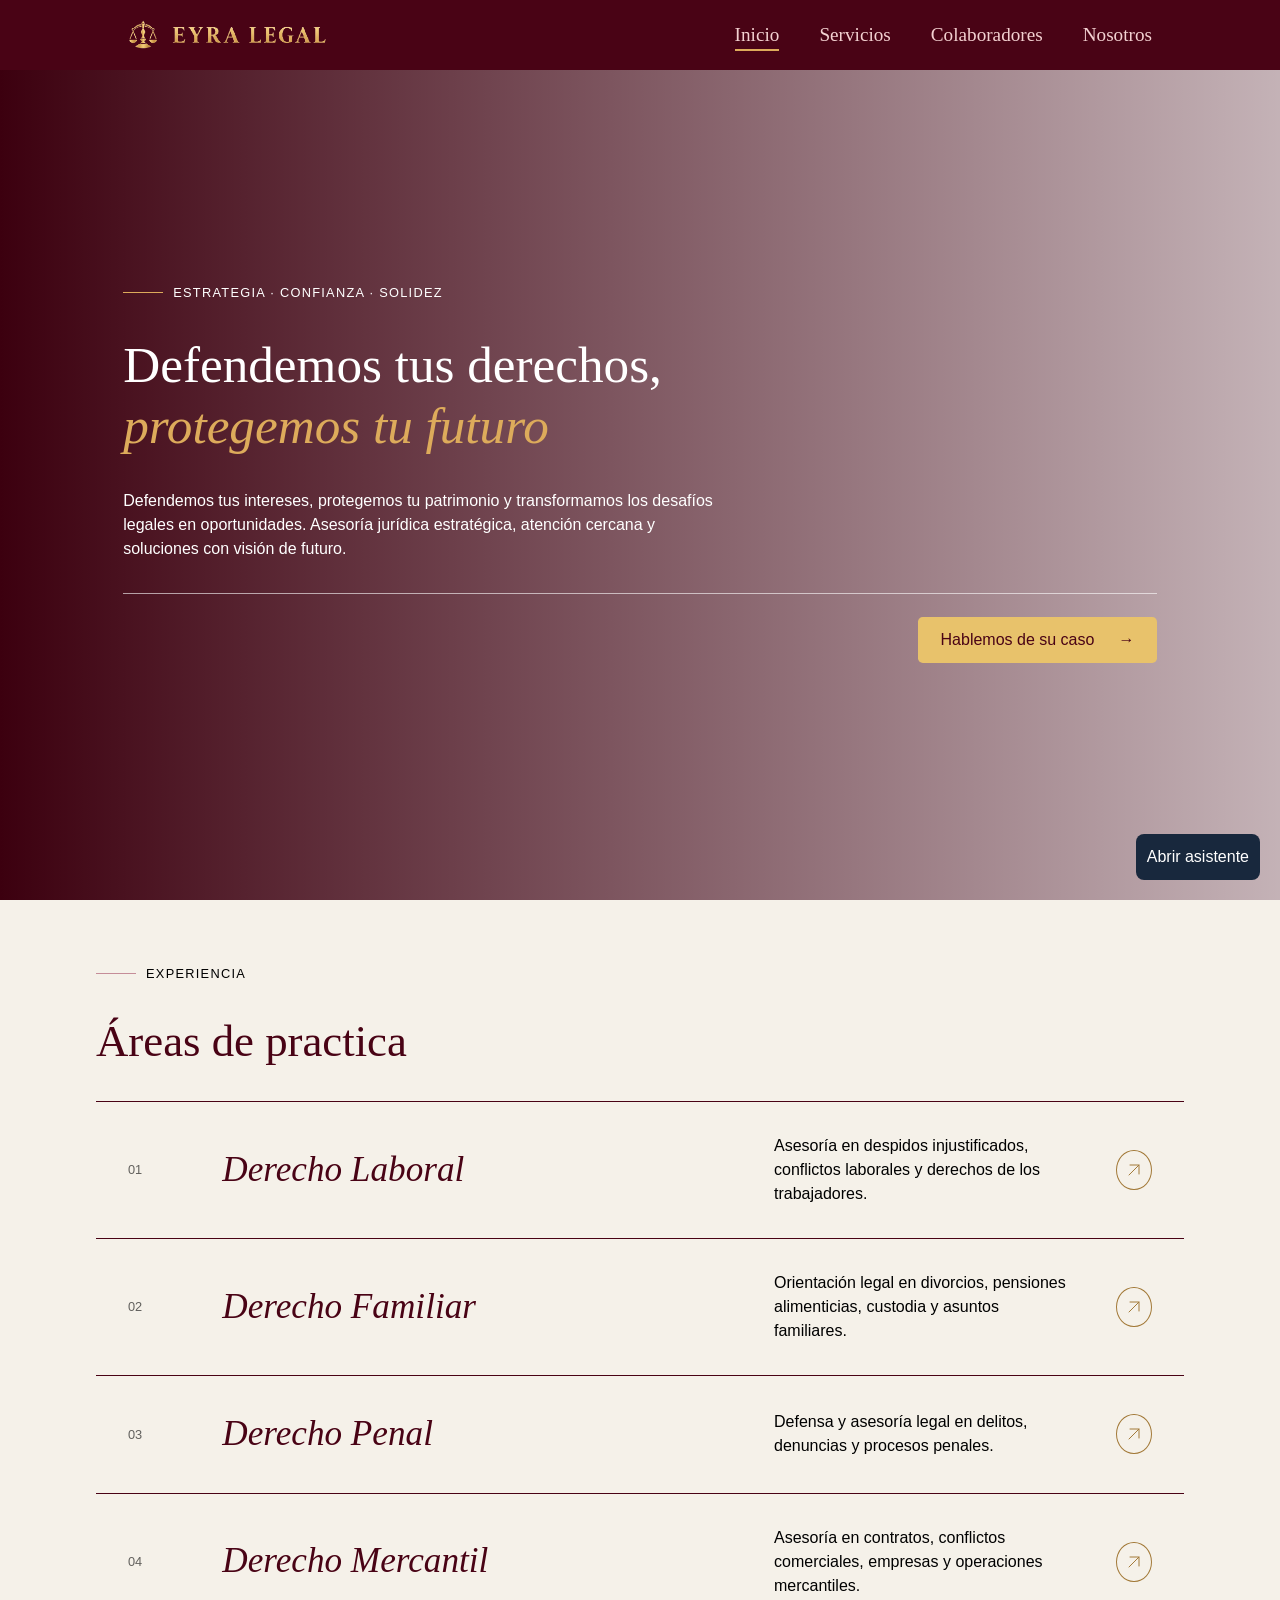
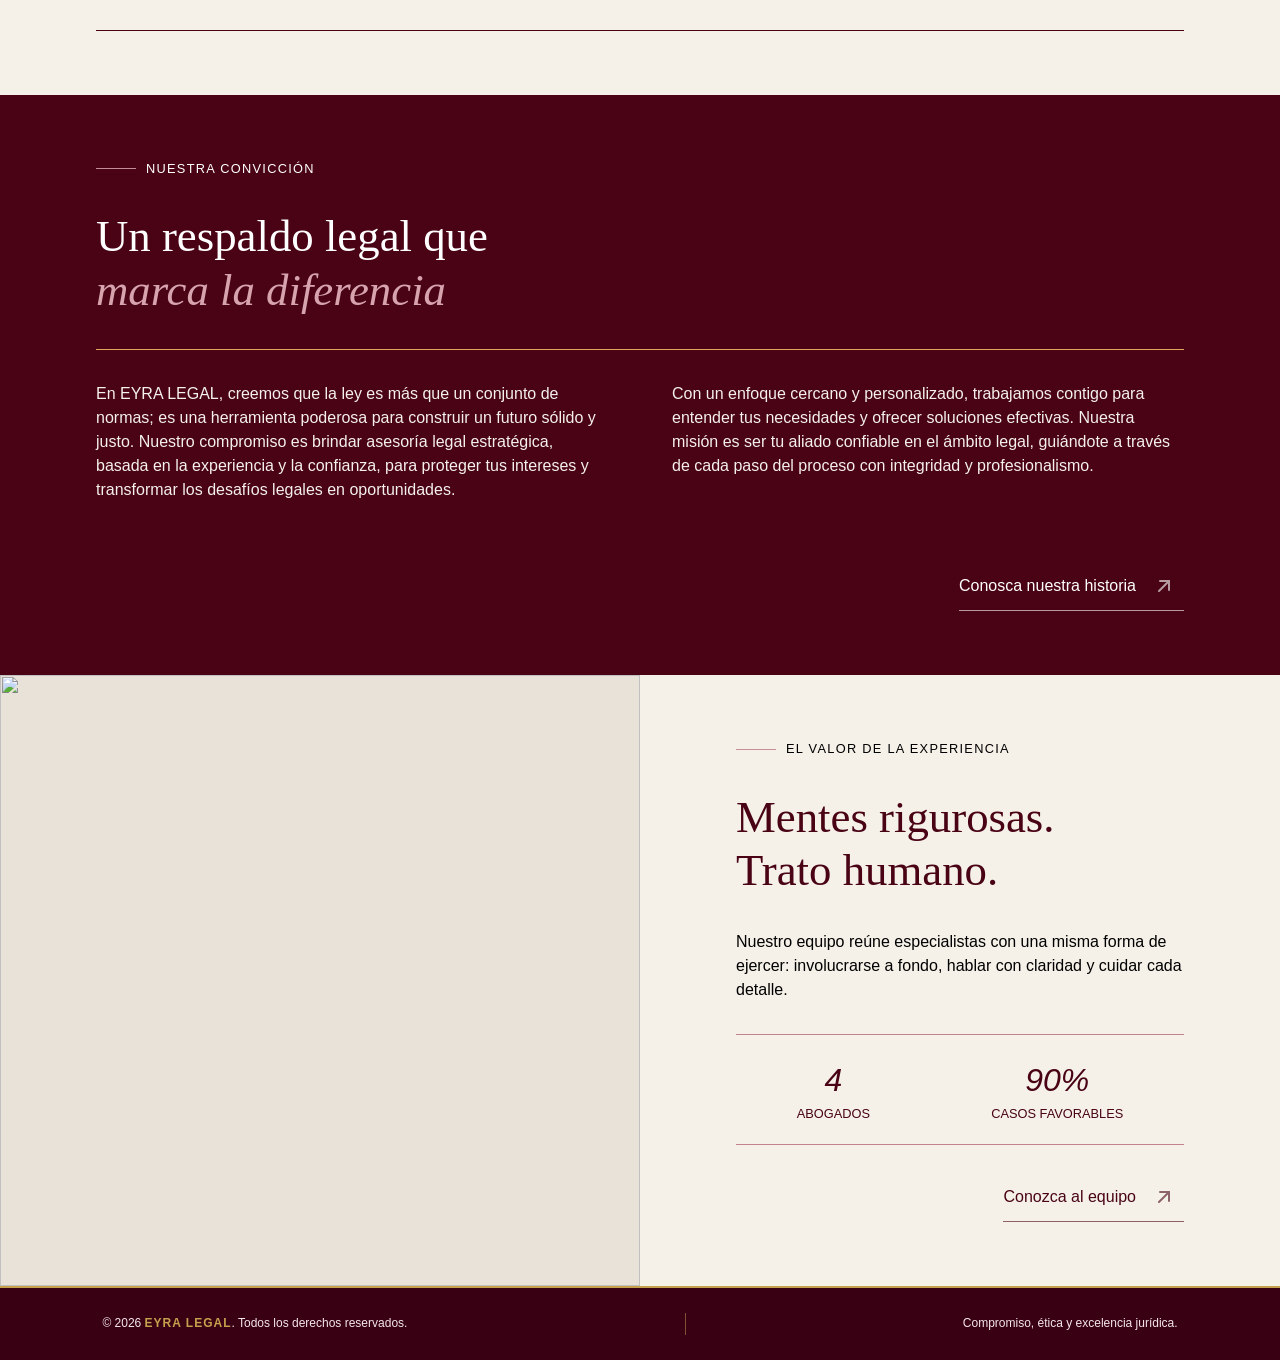
==== index.html @ f51a642e "Footer" ====
<!doctype html>
<html lang="es">
<head>
  <meta charset="utf-8">
  <meta name="viewport" content="width=device-width, initial-scale=1">

  <title>Asistente del despacho</title>

  <!-- Conexión con CSS -->
  <link rel="stylesheet" href="assets/styles/reset.css">
  <link rel="stylesheet" href="assets/styles/styles.css">
  <link rel="stylesheet" href="assets/styles/responsive.css">

  <!-- Conexión con JavaScript -->
  <script src="script.js" type="module"></script>
  <script src="header.js" type="module"></script>
</head>

<body>

  <!-- PÁGINA ORIGINAL: NO MODIFICAR -->
  <main class="legal-page">

    <section class="legal-hero" id="inicio">
      
      <header class="header" id="header"></header>

      <div class="legal-hero__background"></div>

      <div class="legal-hero__content">

        <div class="legal-hero__inner">
          <p class="legal-hero__eyebrow">
              ESTRATEGIA · CONFIANZA · SOLIDEZ
          </p>

          <h1 class="legal-hero__title">
              Defendemos tus derechos, <br>
              <span class="legal-hero__highlight">
                protegemos tu futuro
              </span>
          </h1>

          <p class="legal-hero__description">
              Defendemos tus intereses, protegemos tu patrimonio
              y transformamos los desafíos legales en oportunidades.
              Asesoría jurídica estratégica, atención cercana y
              soluciones con visión de futuro.
          </p>

          <div class="legal-hero__container-link">
            <a href="" class="legal-hero__link">Hablemos de su caso <span class="legal-hero__arrow-link">&rarr;</span></a>
          </div>



        </div>
      </div>
    </section>

    <section class="legal-areas">

      <div class="legal-areas__inner">
        <p class="legal-areas__eyebrow">EXPERIENCIA</p>
        <h2 class="legal-areas__title">Áreas de practica</h2>

        <div class="legal-areas__list">
          <a href="servicios.html#laboral" class="legal-areas__item">
            <div class="legal-areas__heading">
              <p class="legal-areas__num">01</p>
              <h3 class="legal-areas__subtitle">Derecho Laboral</h3>
            </div>
            <p class="legal-areas__description">
              Asesoría en despidos injustificados, conflictos laborales y derechos de los trabajadores.
              <span class="legal-areas__icon"><svg xmlns="http://www.w3.org/2000/svg" width="24" height="24" viewBox="0 0 24 24" fill="none" stroke="currentColor" stroke-width="1" stroke-linecap="round" stroke-linejoin="round" aria-hidden="true"><path d="M17 7l-10 10" /><path d="M8 7h9v9" /></svg></span>
            </p>
          </a>
          <a href="servicios.html#familiar" class="legal-areas__item">
            <div class="legal-areas__heading">
              <p class="legal-areas__num">02</p>
              <h3 class="legal-areas__subtitle">Derecho Familiar</h3>
            </div>
            <p class="legal-areas__description">
              Orientación legal en divorcios, pensiones alimenticias, custodia y asuntos familiares.
              <span class="legal-areas__icon"><svg xmlns="http://www.w3.org/2000/svg" width="24" height="24" viewBox="0 0 24 24" fill="none" stroke="currentColor" stroke-width="1" stroke-linecap="round" stroke-linejoin="round" aria-hidden="true"><path d="M17 7l-10 10" /><path d="M8 7h9v9" /></svg></span>
            </p>
          </a>
          <a href="servicios.html#penal" class="legal-areas__item">
            <div class="legal-areas__heading">
              <p class="legal-areas__num">03</p>
              <h3 class="legal-areas__subtitle">Derecho Penal</h3>
            </div>
            <p class="legal-areas__description">
              Defensa y asesoría legal en delitos, denuncias y procesos penales.
              <span class="legal-areas__icon"><svg xmlns="http://www.w3.org/2000/svg" width="24" height="24" viewBox="0 0 24 24" fill="none" stroke="currentColor" stroke-width="1" stroke-linecap="round" stroke-linejoin="round" aria-hidden="true"><path d="M17 7l-10 10" /><path d="M8 7h9v9" /></svg></span>
            </p>
          </a>
          <a href="servicios.html#mercantil" class="legal-areas__item">
            <div class="legal-areas__heading">
              <p class="legal-areas__num">04</p>
              <h3 class="legal-areas__subtitle">Derecho Mercantil</h3>
            </div>
            <p class="legal-areas__description">
              Asesoría en contratos, conflictos comerciales, empresas y operaciones mercantiles.
              <span class="legal-areas__icon"><svg xmlns="http://www.w3.org/2000/svg" width="24" height="24" viewBox="0 0 24 24" fill="none" stroke="currentColor" stroke-width="1" stroke-linecap="round" stroke-linejoin="round" aria-hidden="true"><path d="M17 7l-10 10" /><path d="M8 7h9v9" /></svg></span>
            </p>
          </a>
        </div>
      </div>
    </section>
    
    <section class="legal-about">
      <div class="legal-about__inner">
        <p class="legal-about__eyebrow">NUESTRA CONVICCIÓN</p>
        <h2 class="legal-about__title">Un respaldo legal que <br/> <span class="legal-about__highlight">marca la diferencia</span></h2>
        <div class="legal-about__content">
          <p class="legal-about__description">
            En EYRA LEGAL, creemos que la ley es más que un conjunto de normas; es una herramienta poderosa para construir un futuro sólido y justo. Nuestro compromiso es brindar asesoría legal estratégica, basada en la experiencia y la confianza, para proteger tus intereses y transformar los desafíos legales en oportunidades.
          </p>
          <p class="legal-about__description">
            Con un enfoque cercano y personalizado, trabajamos contigo para entender tus necesidades y ofrecer soluciones efectivas. Nuestra misión es ser tu aliado confiable en el ámbito legal, guiándote a través de cada paso del proceso con integridad y profesionalismo.
          </p>
        </div>
        <div class="legal-about__container-link">
          <a href="nosotros.html" class="legal-about__link">Conosca nuestra historia
            <span class="legal-about__link-icon">
              <svg xmlns="http://www.w3.org/2000/svg" class="legal-about__icon" width="24" height="24" viewBox="0 0 24 24" fill="none" stroke="currentColor" stroke-width="1" stroke-linecap="round" stroke-linejoin="round" aria-hidden="true">
                <path d="M17 7l-10 10" />
                <path d="M8 7h9v9" />
              </svg>
            </span>
          </a>
        </div>
      </div>
    </section>

    <section class="legal-collaborators">
      <div class="legal-collaborators__container-img">
        <img class="legal-collaborators__img" src="https://images.unsplash.com/photo-1505664194779-8beaceb93744?crop=entropy&cs=tinysrgb&fit=max&fm=jpg&ixlib=rb-4.1.0&q=85&w=1200" alt="">
      </div>
      <div class="legal-collaborators__content">
          <p class="legal-collaborators__eyebrow">EL VALOR DE LA EXPERIENCIA</p>
          <h2 class="legal-collaborators__title">Mentes rigurosas. <br>Trato humano.</h2>
          <p class="legal-collaborators__description">Nuestro equipo reúne especialistas con una misma forma de ejercer: involucrarse a fondo, hablar con claridad y cuidar cada detalle.</p>
        <div class="legal-collaborators__data">
          <p class="legal-collaborators__num">4<span class="legal-collaborators__num-title">ABOGADOS</span></p>
          <p class="legal-collaborators__num">90%<span class="legal-collaborators__num-title">CASOS FAVORABLES</span></p>
        </div>
        <div class="legal-collaborators__container-link">
          <a class="legal-collaborators__link" href="colaboradores.html">Conozca al equipo
            <span class="legal-collaborators__link-icon">
                <svg xmlns="http://www.w3.org/2000/svg" class="legal-collaborators__icon" width="24" height="24" viewBox="0 0 24 24" fill="none" stroke="currentColor" stroke-width="1" stroke-linecap="round" stroke-linejoin="round" aria-hidden="true">
                  <path d="M17 7l-10 10" />
                  <path d="M8 7h9v9" />
                </svg>
              </span>
          </a>
        </div>
      </div>
    </section>

  </main>


























  <!-- BOTÓN ORIGINAL: NO MODIFICAR -->
  <button
    id="legal-launch"
    class="legal-launch"
    type="button"
    aria-controls="legal-chat"
    aria-expanded="false">
    Abrir asistente
  </button>

  <!-- ATENEA: ASISTENTE VIRTUAL -->
  <section
    id="legal-chat"
    class="legal-chat"
    aria-labelledby="legal-title"
    hidden>

    <!-- Encabezado -->
    <header class="legal-header">

      <!-- Avatar de balanza plateada -->
      <div class="legal-avatar" aria-hidden="true">

        <svg
          viewBox="0 0 64 64"
          width="34"
          height="34"
          fill="none"
          stroke="currentColor"
          stroke-width="3"
          stroke-linecap="round"
          stroke-linejoin="round">

          <path d="M32 8V52"/>
          <path d="M19 56H45"/>
          <path d="M25 52H39"/>
          <path d="M11 20H53"/>
          <path d="M32 12L11 20"/>
          <path d="M32 12L53 20"/>

          <path d="M12 20L5 39H19L12 20Z"/>
          <path d="M52 20L45 39H59L52 20Z"/>

          <path d="M5 39Q12 48 19 39"/>
          <path d="M45 39Q52 48 59 39"/>

          <circle
            cx="32"
            cy="9"
            r="3"
            fill="currentColor"/>
        </svg>

      </div>

      <!-- Nombre del asistente -->
      <div class="legal-identity">
        <strong id="legal-title">Atenea</strong>
        <span>Asistente virtual de EYRA LEGAL</span>
      </div>

      <!-- Cerrar asistente -->
      <button
        id="legal-close"
        class="legal-close"
        type="button"
        aria-label="Cerrar asistente">
        &times;
      </button>

    </header>

    <!-- Aviso informativo -->
    <p class="legal-notice">
      Asistente automatizado de información general.
      No sustituye la asesoría jurídica ni confirma citas.
      No compartas documentos ni datos confidenciales.
    </p>

    <!-- Conversación y menús -->
    <div id="legal-content" class="legal-content">

      <!-- Mensajes -->
      <div
        id="legal-log"
        class="legal-log"
        role="log"
        aria-live="polite"
        aria-label="Conversación">
      </div>

      <!-- Botones dinámicos -->
      <nav
        id="legal-options"
        class="legal-options"
        aria-label="Opciones de Atenea">
      </nav>

    </div>

    <!-- Escribir preguntas -->
    <form id="legal-form" class="legal-form">

      <input
        id="legal-input"
        type="text"
        aria-label="Pregunta para Atenea"
        placeholder="¿En qué puedo orientarte hoy?"
        maxlength="300"
        required
        autocomplete="off">

      <button type="submit">
        Enviar
      </button>

    </form>

    <!-- WhatsApp inferior -->
    <a
      id="legal-contact"
      class="legal-contact"
      target="_blank"
      rel="noopener noreferrer"
      hidden>
      Continuar en WhatsApp
    </a>

    <!-- Aviso de privacidad -->
    <footer id="legal-footer"></footer>

  </section>

      <!-- FOOTER -->
   <footer class="footer">
    <div class="footer__contenedor">

        <p class="footer__copyright">
            © 2026 <span class="footer__marca">EYRA LEGAL</span>.
            Todos los derechos reservados.
        </p>

        <span class="footer__separador"></span>

        <p class="footer__lema">
            Compromiso, ética y excelencia jurídica.
        </p>

    </div>
    </footer>
</body>
</html>
---- assets/styles/styles.css ----
:root {
    --primary-color: rgb(73, 3, 21);
    --secondary-color: #f5f1e9;
    --tertiary-color: #ddab5b;

    --font-title:'Playfair Display', serif;
    --font-primary: 'Montserrat', sans-serif;
}

body {
  font-family: var(--font-primary);
}


/* ========================================
  HEADER
======================================== */

.header {
    position: relative;
    z-index: 2;
    display: flex;
    align-items: center;
    width: 100%;
    height: 70px;
    font-size: 1.2rem;
    background-color: var(--primary-color);
    font-family: var(--font-title);
    justify-content: center;
}

.header__inner {
    display: flex;
    position: relative;
    justify-content: space-between;
    align-items: center;
    width: 80%;
}

.header__logo {
    width: 200px;
}

.header__logo img {
    display: block;
    width: 100%;
}

.header__nav {
    display: flex;
    justify-content: center;
    gap: 2.5rem;
  
}

.header__nav--active {
    display: none;
    position: absolute;
    flex-direction: column;
    padding: 2rem 1.5rem;
    width: 100%;
    left: 0;
    top: 0;
    transform: translatey(70px);
    background-color: rgb(95, 24, 24);
}

.header__link {
    position: relative;
    color: rgb(243, 209, 209);
    text-decoration: none;
    transition: color .3s ease;

    &::before {
        content: "";
        position: absolute;
        width: 100%;
        height: 2px;
        opacity: 0;
        background-color: var(--tertiary-color);
        left: 0;
        bottom: 0;
        transform: translateY(2px);
        transition: all .3s ease-in-out;
    }

    &:hover {
        color: #e7b86b;
    }
}

.header__link--active::before {
    opacity: 1;
}

.header__btn {
    display: none;
    stroke-width: 1.5;
    justify-content: center;
    align-items: center;
    background-color: transparent;
    border: 1px solid rgba(255, 255, 255, 0.4);
    border-radius: 100%;
    padding: .2rem;
}

.header__btn--active  {
    background-color: rgb(95, 24, 24);
}

.header__icon {
    color: white;
    width: 35px;
    height: 35px;
}

/* ========================================
  HOME
======================================== */

/* LEGAL HERO */

.legal-hero {
    position: relative;
    min-height: 100vh;
    min-height: 100dvh;
    isolation: isolate;
}

.legal-hero__background {
    position: absolute;
    inset: 0;
    z-index: -1;

    background-image:
        linear-gradient(
            to right,
            rgba(60, 0, 15, 1),
            rgba(60, 0, 15, .3)
        ),
        url("https://images.unsplash.com/photo-1497366754035-f200968a6e72?crop=entropy&cs=tinysrgb&fit=max&fm=jpg&ixlib=rb-4.1.0&q=85&w=1800");

    background-size: cover;
    background-position: center;
    background-repeat: no-repeat;
}

.legal-hero__content {
    display: flex;
    justify-content: center;
    align-items: center;
    min-height: calc(100vh - 70px);
    padding: 2rem;
    color: white;
}

.legal-hero__inner, 
.legal-areas__inner, 
.legal-about__inner {
    display: flex;
    flex-direction: column;
    width: 85%;
    gap: 2rem;
}

.legal-hero__eyebrow {
    display: flex;
    align-items: center;
    gap: 10px;

    font-size: .8rem;
    letter-spacing: .1em;
}

.legal-hero__eyebrow::before {
    content: "";
    display: inline-block;
    width: 40px;
    height: 1px;
    background-color: var(--tertiary-color);
}

.legal-hero__title {
    font-family: var(--font-title);
    font-size: clamp(2rem, 4vw, 4rem);
    font-weight: 500;
    line-height: 1.2;
}

.legal-hero__highlight {
    color: var(--tertiary-color);
    font-style: italic;
}

.legal-hero__description {
    max-width: 600px;
    font-size: clamp(1rem, 1vw , 1.125rem);
}

.legal-hero__container-link {
    display: flex;
    justify-content: end;
    padding: 1.5rem 0;
    position: relative;

    &::before {
        content: "";
        position: absolute;
        width: 100%;
        height: 1px;
        background-color: white;
        opacity: .6;
        right: 0;
        top: 0;
    }
}

.legal-hero__link {
    display: flex;
    padding: .7rem 1.4rem;
    gap: 1.5rem;
    background-color: #e8c26b;
    color: var(--primary-color);
    border-radius: .3rem;
    transition: all .3s ease-in-out;

    &:hover {
        background-color: #fbd989;

        .legal-hero__arrow-link {
            transform: translateX(6px);
        }
    }
}

.legal-hero__arrow-link {
    transition: all .3s ease-in-out;
    transform: translateX(0);
}

/* LEGAL AREAS */

.legal-areas {
  background-color: var(--secondary-color);
  width: 100%;
  display: flex;
  justify-content: center;
  padding: 4rem 0;
}


.legal-areas__title, 
.legal-collaborators__title {
  font-size: clamp(1.7rem, 3.5vw, 3.5rem);
  font-family: var(--font-title);
  color: var(--primary-color);
  font-weight: 500;
  line-height: 1.2;
}

.legal-areas__eyebrow, 
.legal-about__eyebrow, 
.legal-collaborators__eyebrow {
    display: flex;
    align-items: center;
    gap: 10px;
    font-size: .8rem;
    letter-spacing: .1em;
}

.legal-areas__eyebrow::before, 
.legal-about__eyebrow::before, 
.legal-collaborators__eyebrow::before {
  content: "";
  display: inline-block;
  width: 40px;
  height: 1px;
  background-color: #c58d98;
}

.legal-areas__item {
    display: flex;
    justify-content: space-between;
    height: auto;
    gap: 1rem;
    border-top: 1px solid var(--primary-color);
    align-items: center;
    transform: translateY(1);
    padding: 2rem 2rem;

    &:last-child {
        border-bottom: 1px solid var(--primary-color);
    }
}

.legal-areas__heading {
  display: flex;
  align-items: center;
  gap: 5rem;
  width: 100%;
}

.legal-areas__num {
  font-size: .8rem;
  opacity: .6;
}

.legal-areas__subtitle {
  font-family: var(--font-title);
color: var(--primary-color);
  font-size: clamp(1.5rem, 2.8vw, 2.2rem);
  font-weight: 500;
  transform: translate(1);
  font-style: italic;
  transition: all .3s ease-in-out;
}

.legal-areas__item:hover .legal-areas__subtitle {
  transform: translate(6px);
}

.legal-areas__description {
  display: flex;
  align-items: center;
  gap: 3rem;
  font-size: clamp(1rem, 1vw , 1.125rem);
  width: 60%;
  justify-content: space-between;
}

.legal-areas__icon {
  display: flex;
  justify-content: center;
  align-items: center;
  color: #a37a39;
  border-radius: 100%;
  padding: .3rem;
  width: 40px;
  height: 40px;
  stroke-width: 1;
  border: 1px solid #a37a39;
  transition: all .3s ease-in-out;
}

.legal-areas__item:hover .legal-areas__icon {
  background-color: #a37a39;
  color: white;
}

/*  LEGAL ABOUT  */

.legal-about {
  background-color: var(--primary-color);
  width: 100%;
  display: flex;
  justify-content: center;
  padding: 4rem 0;
  color: white;
}

.legal-about__title {
  font-size: clamp(1.7rem, 3.5vw, 3.5rem);
  font-family: var(--font-title);
  font-weight: 500;
  line-height: 1.2;
}

.legal-about__highlight {
    font-family: var(--font-title);
    font-style: italic;
    color: #d7a4ae;
}

.legal-about__content {
    display: flex;
    border-top: 1px solid var(--tertiary-color);
    justify-content: space-between;
    padding: 2rem 0;
    color: var(--secondary-color);
    gap: 4rem;
}

.legal-about__description {
    display: flex;
    flex-basis: 50%;
    font-size: clamp(1rem, 1vw , 1.125rem);
}

.legal-about__container-link, 
.legal-collaborators__container-link {
    display: flex;
    justify-content: end;
}

.legal-about__link, 
.legal-collaborators__link {
    display: flex;
    position: relative;
    gap: .5rem;
    align-items: center;
    padding-bottom: 5px;
    transition: all .3s ease-in-out;
}

.legal-about__link::after,
.legal-collaborators__link::after {
    position: absolute;
    content: "";
    width: 100%;
    height: 1px;
    bottom: 0;
    left: 0;
    opacity: 0.6;
    transform: translateX(0);
    transition: all .3s ease-in-out;
}

.legal-about__link::after {
    background-color: white;
}

.legal-collaborators__link::after {
    background-color: var(--primary-color);
}

.legal-about__link-icon,
.legal-collaborators__link-icon {
    display: flex;
    align-items: center;
    justify-content: center;
    width: 40px;
    height: 40px;
    opacity: 0.6;
    stroke-width: 8;
    size: 4rem;
    transform: translateX(0);
    transition: all .3s ease-in-out;
}

.legal-about__link:hover::after,
.legal-about__link:hover .legal-about__link-icon,
.legal-collaborators__link:hover::after,
.legal-collaborators__link:hover .legal-collaborators__link-icon {
    opacity: 1;
    transform: translateX(3px);
}

.legal-about__icon,
.legal-collaborators__icon {
    stroke-width: 2;
}

/* LEGAL COLLABORATORS */

.legal-collaborators {
    background-color: #e9e2d8;
    display: flex;
}

.legal-collaborators__container-img {
    flex-basis: 50%;
    overflow: hidden;
}

.legal-collaborators__img {
    width: 100%;
    height: 100%;
}

.legal-collaborators__content {
  background-color: var(--secondary-color);
  flex-basis: 50%;
  display: flex;
  flex-direction: column;
  padding: 4rem 6rem;
  gap: 2rem;
}

.legal-collaborators__description {
    font-size: clamp(1rem, 1vw , 1.125rem);
}

.legal-collaborators__data {
    display: flex;
    border-top: 1px solid #c28390;
    border-bottom: 1px solid #c28390;
    padding: 1.3rem 0;
    justify-content: space-around;
}

.legal-collaborators__num {
    display: flex;
    flex-direction: column;
    align-items: center;
    font-style: italic;
    font-size: clamp(1.25rem, 2.5vw , 2.5rem);
    color: var(--primary-color);
}

.legal-collaborators__num-title {
    font-style: normal;
    font-size: clamp(0.5rem, 1vw , 0.8rem);
    color: var(--primary-color);
}

.legal-collaborators__link {
    color: var(--primary-color);
}


/* =========== Servicios =========== */


.practicas,
.laboral,
.familiar,
.penal,
.mercantil {
    font-family: var(--font-titles);
}

.practicas *,
.laboral *,
.familiar *,
.penal *,
.mercantil * {
    box-sizing: border-box;
}


.practicas {
    padding: 40px 0;
    background: #f8f3f4;
}

.practicas__contenedor {
    width: 90%;
    max-width: 1300px;
    margin: auto;
}

.practicas__principal {
    display: grid;
    grid-template-columns: minmax(0, 1.45fr) minmax(300px, 1fr);
    align-items: center;
    gap: 35px;
}

.practicas__encabezado {
    display: flex;
    align-items: center;
    flex-wrap: wrap;
    gap: 8px;
    margin-bottom: 15px;
}

.practicas__etiqueta,
.practicas__navegacion-titulo {
    color: #704327;
    font-size: 9px;
    font-weight: 700;
    letter-spacing: .5px;
}

.practicas__linea {
    width: 25px;
    height: 1px;
    background: #c6a47f;
}

.practicas__titulo {
    margin: 0 0 8px;
    color: #490519;
    font: 500 clamp(31px, 3.5vw, 46px) Georgia, serif;
    letter-spacing: -1.5px;
    line-height: 1.15;
}

.practicas__descripcion {
    max-width: 520px;
    margin: 0;
    color: #765050;
    font-size: 14px;
    line-height: 1.6;
}

/* ESTADÍSTICAS */

.practicas__estadisticas {
    padding: 18px;
    background: #fff;
    border-radius: 3px;
    box-shadow: 0 2px 3px #0000000d;
}

.practicas__datos {
    display: grid;
    grid-template-columns: repeat(3, minmax(0, 1fr));
    margin-bottom: 12px;
}

.practicas__dato {
    display: flex;
    flex-direction: column;
    align-items: center;
    text-align: center;
    padding: 4px 8px;
}

.practicas__dato:not(:last-child) {
    border-right: 1px solid #f0e7e9;
}

.practicas__cantidad {
    color: #490519;
    font: 22px Georgia, serif;
    margin-bottom: 4px;
}

.practicas__detalle {
    color: #79512e;
    font-size: 9px;
    font-weight: 700;
}

.practicas__validacion {
    display: flex;
    justify-content: space-between;
    flex-wrap: wrap;
    gap: 8px;
    padding: 10px;
    background: #f9f5f6;
}

.practicas__validacion-texto {
    color: #805d63;
    font-size: 10px;
}

.practicas__cedula {
    color: #570b20;
    font-size: 9px;
    font-weight: 700;
}

/* NAVEGACIÓN */

.practicas__navegacion,
.practicas__enlaces {
    display: flex;
    align-items: center;
    flex-wrap: wrap;
    gap: 8px;
}

.practicas__navegacion {
    margin-top: 46px;
}

.practicas__enlaces {
    flex: 1;
}

.practicas__enlace {
    display: inline-flex;
    align-items: center;
    gap: 6px;
    padding: 5px 11px;
    background: #f2ebed;
    color: #351323;
    border-radius: 3px;
    font-size: 10px;
    font-weight: 700;
    text-decoration: none;
    transition: background .3s, color .3s;
}

.practicas__icono {
    color: #8a653d;
    font-size: 12px;
}

.practicas__enlace:hover {
    background: #580f29;
    color: #fff;
}

.practicas__enlace:hover .practicas__icono {
    color: #fff;
}

.practicas__enlace:focus-visible {
    outline: 2px solid #580f29;
    outline-offset: 3px;
}

/* ==========================================
   2. ESPECIALIDADES JURÍDICAS
   LABORAL - FAMILIAR - PENAL - MERCANTIL
========================================== */

/* BLOQUES PRINCIPALES */

.laboral,
.familiar,
.penal,
.mercantil {
    padding: 65px 25px;
    background: #faf5f6;
}

/* CONTENEDORES */

.laboral__contenedor,
.familiar__contenedor,
.penal__contenedor,
.mercantil__contenedor {
    max-width: 1100px;
    margin: auto;
}

/* ENCABEZADOS */

.laboral__encabezado,
.familiar__encabezado,
.penal__encabezado,
.mercantil__encabezado {
    margin-bottom: 32px;
}

/* ETIQUETAS */

.laboral__etiqueta,
.familiar__etiqueta,
.penal__etiqueta,
.mercantil__etiqueta {
    display: inline-block;
    padding: 6px 12px;
    margin-bottom: 14px;
    background: #581126;
    color: #fff;
    border-radius: 3px;
    font-size: 10px;
    font-weight: 700;
    letter-spacing: 1px;
}

/* COLOR ESPECIAL PARA FAMILIAR */

.familiar__etiqueta {
    background: #694c27;
}

/* TÍTULOS */

.laboral__titulo,
.familiar__titulo,
.penal__titulo,
.mercantil__titulo {
    margin: 0 0 12px;
    color: #480b1f;
    font: 500 38px Georgia, serif;
}

/* DESCRIPCIONES */

.laboral__descripcion,
.familiar__descripcion,
.penal__descripcion,
.mercantil__descripcion {
    max-width: 750px;
    margin: 0;
    color: #76515b;
    font-size: 15px;
    line-height: 1.8;
}

/* ==========================================
   3. TARJETAS DE SERVICIOS
========================================== */

/* CUADRÍCULAS */

.laboral__servicios,
.familiar__servicios,
.penal__servicios,
.mercantil__servicios {
    display: grid;
    grid-template-columns: repeat(2, minmax(0, 1fr));
    gap: 20px;
    margin-bottom: 30px;
}

/* TARJETAS */

.laboral__tarjeta,
.familiar__tarjeta,
.penal__tarjeta,
.mercantil__tarjeta {
    padding: 25px;
    background: #fff;
    border: 1px solid #eadce1;
    border-radius: 7px;
    transition: transform .3s, box-shadow .3s;
}

/* EFECTO HOVER */

.laboral__tarjeta:hover,
.familiar__tarjeta:hover,
.penal__tarjeta:hover,
.mercantil__tarjeta:hover {
    transform: translateY(-4px);
    box-shadow: 0 8px 20px #480b1f14;
}

/* ICONOS */

.laboral__icono,
.familiar__icono,
.penal__icono,
.mercantil__icono {
    display: flex;
    align-items: center;
    justify-content: center;
    width: 42px;
    height: 42px;
    margin-bottom: 15px;
    background: #f6edf0;
    color: #681c37;
    border-radius: 6px;
    font-size: 22px;
}

/* SUBTÍTULOS */

.laboral__subtitulo,
.familiar__subtitulo,
.penal__subtitulo,
.mercantil__subtitulo {
    margin: 0 0 9px;
    color: #490c23;
    font-size: 17px;
    font-weight: 600;
}

/* TEXTOS */

.laboral__texto,
.familiar__texto,
.penal__texto,
.mercantil__texto {
    margin: 0;
    color: #745b63;
    font-size: 14px;
    line-height: 1.7;
}

/* ==========================================
   4. CONTACTO
========================================== */

.laboral__contacto,
.familiar__contacto,
.penal__contacto,
.mercantil__contacto {
    display: flex;
    align-items: center;
    justify-content: space-between;
    gap: 25px;
    padding: 25px 30px;
    background: #581126;
    border-radius: 7px;
}

.laboral__contacto-informacion,
.familiar__contacto-informacion,
.penal__contacto-informacion,
.mercantil__contacto-informacion {
    flex: 1;
}

/* TÍTULOS DE CONTACTO */

.laboral__contacto-titulo,
.familiar__contacto-titulo,
.penal__contacto-titulo,
.mercantil__contacto-titulo {
    margin: 0 0 7px;
    color: #fff;
    font-size: 18px;
    font-weight: 600;
}

/* TEXTOS DE CONTACTO */

.laboral__contacto-texto,
.familiar__contacto-texto,
.penal__contacto-texto,
.mercantil__contacto-texto {
    margin: 0;
    color: #efdce2;
    font-size: 13px;
    line-height: 1.5;
}

/* BOTONES */

.laboral__boton,
.familiar__boton,
.penal__boton,
.mercantil__boton {
    display: inline-flex;
    align-items: center;
    justify-content: center;
    gap: 12px;
    padding: 12px 20px;
    background: #fff;
    color: #581126;
    border-radius: 4px;
    font-size: 13px;
    font-weight: 700;
    text-decoration: none;
    transition: background .3s;
}

/* HOVER DE BOTONES */

.laboral__boton:hover,
.familiar__boton:hover,
.penal__boton:hover,
.mercantil__boton:hover {
    background: #f2dfe5;
}

/* ACCESIBILIDAD */

.laboral__boton:focus-visible,
.familiar__boton:focus-visible,
.penal__boton:focus-visible,
.mercantil__boton:focus-visible {
    outline: 3px solid #d4a6b5;
    outline-offset: 3px;
}

/* ==========================================
   5. DISEÑO RESPONSIVO
========================================== */

/* TABLET */

@media (max-width: 900px) {

    .practicas__principal {
        grid-template-columns: 1fr;
    }

    .practicas__estadisticas {
        max-width: 500px;
    }

    .practicas__navegacion {
        margin-top: 30px;
    }
}

/* CELULAR Y TABLET PEQUEÑA */

@media (max-width: 768px) {

    .laboral,
    .familiar,
    .penal,
    .mercantil {
        padding: 45px 20px;
    }

    .laboral__titulo,
    .familiar__titulo,
    .penal__titulo,
    .mercantil__titulo {
        font-size: 32px;
    }

    .laboral__contacto,
    .familiar__contacto,
    .penal__contacto,
    .mercantil__contacto {
        flex-direction: column;
        align-items: flex-start;
    }
}

/* CELULAR */

@media (max-width: 550px) {

    .practicas {
        padding: 35px 20px;
    }

    .practicas__contenedor {
        width: 100%;
    }

    .practicas__titulo {
        font-size: 30px;
    }

    .practicas__navegacion,
    .practicas__enlaces {
        flex-direction: column;
        align-items: stretch;
    }

    .practicas__enlace {
        padding: 10px;
    }

    .laboral__titulo,
    .familiar__titulo,
    .penal__titulo,
    .mercantil__titulo {
        font-size: 29px;
    }

    .laboral__servicios,
    .familiar__servicios,
    .penal__servicios,
    .mercantil__servicios {
        grid-template-columns: 1fr;
        gap: 15px;
    }

    .laboral__tarjeta,
    .familiar__tarjeta,
    .penal__tarjeta,
    .mercantil__tarjeta {
        padding: 20px;
    }

    .laboral__contacto,
    .familiar__contacto,
    .penal__contacto,
    .mercantil__contacto {
        padding: 22px;
    }

    .laboral__boton,
    .familiar__boton,
    .penal__boton,
    .mercantil__boton {
        width: 100%;
    }
}

/* BOTÓN FLOTANTE - BEM */

.volver {
    position: fixed;
    bottom: 25px;
    right: 25px;
    width: 50px;
    height: 50px;
    display: flex;
    align-items: center;
    justify-content: center;
    background: #581126;
    color: #fff;
    border-radius: 50%;
    text-decoration: none;
    box-shadow: 0 4px 12px #0003;
    z-index: 1000;
    transition: .3s;
}

.volver__icono {
    font-size: 26px;
}

.volver:hover {
    background: #350818;
    transform: translateY(-4px);
}

.volver:focus-visible {
    outline: 3px solid #c6a47f;
    outline-offset: 3px;
}


/*===========Colaboradores===========*/

/* SECCIÓN COLABORADORES */

.colaboradores {
    padding: 70px 8%;
    background: #faf6f7;
    font-family: 'Montserrat', sans-serif;
}

/* TÍTULO PRINCIPAL */

.colaboradores h2 {
    margin: 0 0 20px;
    color: #490519;
    font-family: 'Playfair Display', serif;
    font-size: 54px;
    font-weight: 400;
    line-height: 1.2;
    letter-spacing: -1px;
    text-align: left;
}

/* LÍNEA DORADA */

.colaboradores .linea-dorada {
    width: 490px;
    height: 3px;
    margin: 0 0 20px;
    background: #C5A04D;
}

/* DESCRIPCIÓN PRINCIPAL */

.colaboradores .introduccion {
    max-width: 700px;
    margin: 0 0 45px;
    color: #765050;
    font-size: 16px;
    font-weight: 400;
    line-height: 1.8;
    text-align: left;
}

/* ==========================================
   CONTENEDOR DE TARJETAS
========================================== */

.colaboradores .contenedor {
    display: grid;
    grid-template-columns: repeat(4, minmax(0, 1fr));
    gap: 25px;
    max-width: 1400px;
    margin: 0 auto;
}

/* TARJETAS */

.colaboradores .tarjeta {
    background: #FFFFFF;
    border-radius: 12px;
    overflow: hidden;
    border-bottom: 4px solid #C5A04D;
    box-shadow: 0 4px 12px rgba(0, 0, 0, 0.10);
    transition: transform 0.3s ease, box-shadow 0.3s ease;
}

.colaboradores .tarjeta:hover {
    transform: translateY(-8px);
    box-shadow: 0 10px 22px rgba(88, 17, 38, 0.15);
}

/* FOTOGRAFÍAS */
.colaboradores .tarjeta img {
    display: block;
    width: 100%;
    height: auto;
    object-fit: contain;
    box-sizing: border-box;
    border: 4px solid #641E35;
    border-bottom: 6px solid #C5A04D;
    border-radius: 12px 12px 0 0;
}



/* ==========================================
   INFORMACIÓN DE COLABORADORES
========================================== */

.colaboradores .informacion {
    padding: 24px 18px;
    text-align: center;
}

/* NOMBRES */

.colaboradores .informacion h3 {
    margin: 0 0 10px;
    color: #490519;
    font-family: 'Playfair Display', serif;
    font-size: 23px;
    font-weight: 400;
    line-height: 1.3;
}

/* ESPECIALIDADES */

.colaboradores .especialidad {
    margin: 0 0 14px;
    color: #A47B2C;
    font-family: 'Montserrat', sans-serif;
    font-size: 12px;
    font-weight: 700;
    letter-spacing: 1px;
    line-height: 1.5;
}

/* DESCRIPCIONES */

.colaboradores .informacion p {
    color: #765050;
    font-family: 'Montserrat', sans-serif;
    font-size: 14px;
    font-weight: 400;
    line-height: 1.7;
}

/* ==========================================
   EYRA LEGAL - FOOTER
   METODOLOGÍA BEM
========================================== */

.footer {
    width: 100%;
    padding: 25px 8%;
    background: #390013;
    border-top: 2px solid #C5A04D;
    font-family: 'Montserrat', sans-serif;
    box-sizing: border-box;
}

.footer__contenedor {
    max-width: 1400px;
    margin: 0 auto;
    display: flex;
    align-items: center;
    justify-content: space-between;
    gap: 20px;
}

.footer__copyright,
.footer__lema {
    margin: 0;
    color: #F5E6EA;
    font-size: 12px;
    font-weight: 400;
    line-height: 1.6;
}

.footer__marca {
    color: #C5A04D;
    font-weight: 700;
    letter-spacing: 1px;
}

.footer__separador {
    width: 1px;
    height: 22px;
    background: rgba(197, 160, 77, 0.5);
}

.footer__lema {
    text-align: right;
}


/* ==========================================
   DISEÑO RESPONSIVO
========================================== */

/* TABLET */

@media (max-width: 1100px) {

    .colaboradores .contenedor {
        grid-template-columns: repeat(2, minmax(0, 1fr));
    }

    .colaboradores h2 {
        font-size: 44px;
    }
}

/* CELULARES */

@media (max-width: 600px) {

    .colaboradores {
        padding: 45px 7%;
    }

    .colaboradores h2 {
        font-size: 34px;
        letter-spacing: 0;
    }

    .colaboradores .introduccion {
        margin-bottom: 30px;
        font-size: 14px;
    }

    .colaboradores .contenedor {
        grid-template-columns: 1fr;
        gap: 22px;
    }

    .colaboradores .tarjeta img {
        height: 300px;
    }

    .colaboradores .informacion h3 {
        font-size: 22px;
    }
}


/* ==========================================
   EYRA LEGAL - FOOTER
   METODOLOGÍA BEM
========================================== */

.footer {
    width: 100%;
    padding: 25px 8%;
    background: #390013;
    border-top: 2px solid #C5A04D;
    font-family: 'Montserrat', sans-serif;
    box-sizing: border-box;
}

.footer__contenedor {
    max-width: 1400px;
    margin: 0 auto;
    display: flex;
    align-items: center;
    justify-content: space-between;
    gap: 20px;
}

.footer__copyright,
.footer__lema {
    margin: 0;
    color: #F5E6EA;
    font-size: 12px;
    font-weight: 400;
    line-height: 1.6;
}

.footer__marca {
    color: #C5A04D;
    font-weight: 700;
    letter-spacing: 1px;
}

.footer__separador {
    width: 1px;
    height: 22px;
    background: rgba(197, 160, 77, 0.5);
}

.footer__lema {
    text-align: right;
}

/* RESPONSIVE */

@media (max-width: 600px) {

    .footer {
        padding: 25px 20px;
    }

    .footer__contenedor {
        flex-direction: column;
        gap: 10px;
        text-align: center;
    }

    .footer__separador {
        width: 45px;
        height: 1px;
    }

    .footer__lema {
        text-align: center;
    }
}




/*============Nosotros================*/

/* ==========================================
   EYRA LEGAL - NOSOTROS
   METODOLOGÍA BEM
========================================== */

/* ESTILOS GENERALES */

.nosotros,
.historia,
.identidad,
.pilares,
.separador,
.contacto-banner {
    font-family: 'Montserrat', sans-serif;
}

.nosotros__contenedor,
.historia__contenedor,
.identidad__contenedor,
.pilares__contenedor,
.contacto-banner__contenedor {
    max-width: 1100px;
    margin: auto;
}

/* TIPOGRAFÍA */

.nosotros__titulo,
.historia__titulo,
.identidad__titulo,
.identidad__subtitulo,
.pilares__titulo,
.pilares__subtitulo,
.contacto-banner__titulo {
    font-family: 'Playfair Display', serif;
    font-weight: 400;
}

.nosotros__titulo,
.historia__titulo,
.identidad__titulo,
.identidad__subtitulo,
.pilares__titulo,
.pilares__subtitulo {
    color: #490519;
}

.nosotros__descripcion,
.historia__texto,
.identidad__descripcion,
.pilares__descripcion,
.pilares__texto {
    color: #765050;
    font-weight: 400;
}

/* ==========================================
   1. PRESENTACIÓN
========================================== */

.nosotros {
    padding: 55px 20px 60px;
    background: var(--fondo);
    text-align: center;
}

.nosotros__encabezado {
    margin-bottom: 20px;
}

.nosotros__etiqueta {
    display: inline-flex;
    align-items: center;
    gap: 7px;
    padding: 7px 14px;
    background: #f3e9eb;
    color: #641e35;
    border-radius: 25px;
    font-size: 9px;
    font-weight: 700;
    letter-spacing: 1.2px;
}

.nosotros__punto {
    color: var(--dorado);
    font-size: 9px;
}

.nosotros__titulo {
    max-width: 850px;
    margin: 0 auto 18px;
    font-size: clamp(30px, 4vw, 42px);
    line-height: 1.15;
}

.nosotros__descripcion {
    max-width: 650px;
    margin: auto;
    font-size: 13px;
    line-height: 1.7;
}

/* ==========================================
   2. NUESTRA HISTORIA
========================================== */

.historia {
    padding: 70px 25px;
    background: #fff;
}

.historia__contenedor {
    display: grid;
    grid-template-columns: repeat(2, minmax(0, 1fr));
    align-items: center;
    gap: 40px;
}

.historia__imagen img {
    display: block;
    width: 100%;
    height: 400px;
    object-fit: cover;
    border: 4px solid #641e35;
    border-bottom: 7px solid var(--dorado);
    border-radius: 14px;
    box-shadow: 0 10px 25px #00000014;
}

.historia__contenido {
    text-align: left;
}

.historia__etiqueta,
.identidad__etiqueta,
.pilares__etiqueta,
.contacto-banner__etiqueta {
    display: block;
    margin-bottom: 12px;
    color: #a47b2c;
    font-size: 10px;
    font-weight: 700;
    letter-spacing: 2px;
}

.historia__titulo {
    margin: 0 0 18px;
    font-size: clamp(28px, 4vw, 40px);
    line-height: 1.2;
}

.historia__texto {
    margin: 0 0 16px;
    font-size: 14px;
    line-height: 1.8;
}

.historia__datos {
    display: flex;
    flex-wrap: wrap;
    gap: 20px;
    margin-top: 22px;
}

.historia__dato {
    min-width: 180px;
    padding: 14px 16px;
    background: #faf2f4;
    border: 1px solid #efe3e7;
    border-radius: 8px;
}

.historia__numero {
    display: block;
    margin-bottom: 5px;
    color: #490519;
    font-family: 'Playfair Display', serif;
    font-size: 28px;
    font-weight: 400;
}

.historia__detalle {
    color: #765050;
    font-size: 12px;
    line-height: 1.5;
}

/* ==========================================
   3. MISIÓN Y VISIÓN
========================================== */

.identidad {
    padding: 65px 25px;
    background: var(--fondo);
}

.identidad__encabezado,
.pilares__encabezado {
    text-align: center;
    margin-bottom: 35px;
}

.identidad__titulo,
.pilares__titulo {
    margin: 0;
    font-size: clamp(25px, 3vw, 32px);
}

.identidad__linea {
    display: block;
    width: 35px;
    height: 2px;
    margin: 10px auto 0;
    background: var(--dorado);
}

.identidad__tarjetas {
    display: grid;
    grid-template-columns: repeat(2, minmax(0, 1fr));
    gap: 22px;
}

.identidad__tarjeta {
    display: flex;
    flex-direction: column;
    min-height: 275px;
    padding: 32px;
    background: #fff;
    border: 1px solid #eee4e7;
    border-radius: 6px;
    box-shadow: 0 3px 12px #00000008;
}

.identidad__cabecera,
.pilares__cabecera {
    display: flex;
    align-items: center;
    justify-content: space-between;
}

.identidad__cabecera {
    padding-bottom: 18px;
    margin-bottom: 18px;
    border-bottom: 1px solid #f3ecee;
}

.identidad__categoria {
    color: #9a702d;
    font-size: 10px;
    font-weight: 700;
    letter-spacing: 1.5px;
}

.identidad__icono,
.pilares__icono {
    display: flex;
    align-items: center;
    justify-content: center;
    color: #490519;
    font-size: 16px;
}

.identidad__icono {
    width: 30px;
    height: 30px;
    background: #f8f0f2;
    border-radius: 50%;
}

.identidad__subtitulo {
    margin: 0 0 14px;
    font-size: 25px;
}

.identidad__descripcion {
    margin: 0 0 25px;
    font-size: 13px;
    line-height: 1.8;
}

.identidad__pie {
    display: block;
    margin-top: auto;
    color: #9a702d;
    font-size: 9px;
    font-weight: 600;
    letter-spacing: .5px;
}

/* TARJETA VINO */

.identidad__tarjeta--vino {
    background: #581b2c;
    border-color: #581b2c;
    box-shadow: 0 8px 20px #581b2c1f;
}

.identidad__tarjeta--vino .identidad__cabecera {
    border-bottom-color: #ffffff1a;
}

.identidad__tarjeta--vino :is(.identidad__categoria, .identidad__pie) {
    color: #f0d28f;
}

.identidad__tarjeta--vino .identidad__icono {
    background: #481021;
    color: #f0d28f;
}

.identidad__tarjeta--vino :is(.identidad__subtitulo, .identidad__descripcion) {
    color: #fff;
}

/* ==========================================
   4. PILARES INNEGOCIABLES
========================================== */

.pilares {
    padding: 65px 25px;
    background: #fff;
}

.pilares__encabezado {
    margin-bottom: 45px;
}

.pilares__titulo {
    margin-bottom: 10px;
}

.pilares__descripcion {
    max-width: 650px;
    margin: auto;
    font-size: 13px;
    line-height: 1.7;
}

.pilares__tarjetas {
    display: grid;
    grid-template-columns: repeat(4, minmax(0, 1fr));
    gap: 20px;
}

.pilares__tarjeta {
    display: flex;
    flex-direction: column;
    min-height: 250px;
    padding: 25px 22px;
    background: var(--fondo);
    border: 1px solid #f1e9ec;
    border-radius: 7px;
    transition: transform .3s, box-shadow .3s;
}

.pilares__tarjeta:hover {
    transform: translateY(-5px);
    box-shadow: 0 8px 20px #58112614;
}

.pilares__cabecera {
    margin-bottom: 22px;
}

.pilares__numero {
    color: #9a702d;
    font-family: 'Playfair Display', serif;
    font-size: 13px;
    font-weight: 600;
}

.pilares__icono {
    width: 28px;
    height: 28px;
    background: #f3ebee;
    border-radius: 4px;
}

.pilares__subtitulo {
    margin: 0 0 12px;
    font-size: 17px;
    line-height: 1.4;
}

.pilares__texto {
    margin: 0 0 25px;
    font-size: 12px;
    line-height: 1.8;
}

.pilares__pie {
    margin-top: auto;
    padding-top: 15px;
    border-top: 1px solid #f0e8eb;
    color: #9a702d;
    font-size: 9px;
    font-weight: 600;
    letter-spacing: .4px;
}

/* ==========================================
   5. SEPARADORES
========================================== */

.separador {
    display: flex;
    align-items: center;
    justify-content: center;
    gap: 14px;
    padding: 15px 20px;
    background: var(--fondo);
}

.separador__linea {
    width: 75px;
    height: 1px;
    background: var(--dorado);
}

/* OCULTAR TEXTO DE LOS SEPARADORES */

.separador__texto {
    display: none;
}

/* ==========================================
   6. BANNER DE CONTACTO
========================================== */

.contacto-banner {
    padding: 55px 25px 80px;
    background: var(--fondo);
}

.contacto-banner__contenedor {
    display: flex;
    align-items: center;
    justify-content: space-between;
    gap: 30px;
    padding: 38px 35px;
    background: linear-gradient(135deg, #581126, #6a1831);
    border: 1px solid var(--dorado);
    border-radius: 16px;
    box-shadow: 0 12px 25px #5811261f;
}

.contacto-banner__contenido {
    flex: 1;
}

.contacto-banner__etiqueta {
    color: #f0d28f;
}

.contacto-banner__titulo {
    margin: 0 0 14px;
    color: #fff;
    font-size: clamp(26px, 4vw, 38px);
    line-height: 1.2;
}

.contacto-banner__texto {
    max-width: 650px;
    margin: 0;
    color: #f5e6ea;
    font-size: 14px;
    line-height: 1.8;
}

.contacto-banner__acciones {
    flex-shrink: 0;
}

.contacto-banner__boton {
    display: inline-block;
    padding: 14px 26px;
    background: #fff;
    color: #490519;
    border: 2px solid #fff;
    border-radius: 8px;
    font-size: 14px;
    font-weight: 700;
    text-decoration: none;
    transition: background .3s, border-color .3s;
}

.contacto-banner__boton:hover {
    background: #f0d28f;
    border-color: #f0d28f;
}

.contacto-banner__boton:focus-visible {
    outline: 3px solid #c5a04d;
    outline-offset: 3px;
}

/* ==========================================
   7. DISEÑO RESPONSIVO
========================================== */

@media (max-width: 950px) {
    .pilares__tarjetas {
        grid-template-columns: repeat(2, minmax(0, 1fr));
    }
}

@media (max-width: 900px) {
    .historia__contenedor {
        grid-template-columns: 1fr;
        gap: 30px;
    }

    .contacto-banner__contenedor {
        flex-direction: column;
        align-items: flex-start;
    }
}

@media (max-width: 768px) {
    .identidad__tarjetas {
        grid-template-columns: 1fr;
    }

    .identidad__tarjeta {
        min-height: auto;
        padding: 25px;
    }
}

@media (max-width: 600px) {
    .nosotros,
    .historia,
    .identidad,
    .pilares,
    .contacto-banner {
        padding: 45px 20px;
    }

    .nosotros__titulo,
    .identidad__titulo {
        font-size: 30px;
    }

    .nosotros__descripcion {
        font-size: 12px;
    }

    .nosotros__etiqueta {
        font-size: 8px;
        letter-spacing: .5px;
    }

    .historia__imagen img {
        height: 300px;
    }

    .historia__titulo,
    .contacto-banner__titulo {
        font-size: 28px;
    }

    .historia__datos {
        flex-direction: column;
    }

    .pilares__tarjetas {
        grid-template-columns: 1fr;
    }

    .pilares__tarjeta {
        min-height: 220px;
    }

    .pilares__titulo {
        font-size: 27px;
    }

    .separador__linea {
        width: 40px;
    }

    .contacto-banner__contenedor {
        padding: 28px 22px;
    }

    .contacto-banner__acciones,
    .contacto-banner__boton {
        width: 100%;
        text-align: center;
    }
}











/* ==========================================
   2. BOTÓN ORIGINAL PARA ABRIR
========================================== */

.legal-launch {
    position: fixed;
    right: 20px;
    bottom: 20px;

    z-index: 1001;

    background: #18283d;
    color: white;
    border: 0;
    border-radius: 8px;
    padding: 11px;

    font: inherit;
    cursor: pointer;
}
/* ==========================================
   3. VENTANA DE ATENEA
   COLORES EXCLUSIVOS DEL CHATBOT
========================================== */

.legal-chat {
  --vino: #49091c;
  --vino-claro: #671c32;
  --plateado: #c0c0c0;
  --plata-clara: #e9e8eb;
  --texto-chat: #35232b;

  position: fixed;
  right: 20px;
  bottom: 80px;

  width: min(380px, calc(100vw - 40px));
  height: min(560px, calc(100dvh - 100px));
  min-height: 0;

  display: flex;
  flex-direction: column;

  background: white;
  border: 1px solid #d5d2d6;
  border-radius: 16px;
  box-shadow: 0 15px 60px #18283d33;

  overflow: hidden;
  z-index: 1000;
}

/* Ocultar asistente */
.legal-chat[hidden] {
  display: none;
}

/* ==========================================
   4. ENCABEZADO DE ATENEA
========================================== */

.legal-chat .legal-header {
  background: var(--vino);
  color: white;

  padding: 12px 14px;

  display: flex;
  align-items: center;
  justify-content: space-between;
  gap: 10px;

  flex-shrink: 0;
}

/* ==========================================
   5. AVATAR PLATEADO
========================================== */

.legal-chat .legal-avatar {
  width: 44px;
  height: 44px;
  border-radius: 50%;

  background: var(--vino-claro);
  color: #e3e4e8;
  border: 1px solid var(--plateado);

  display: flex;
  align-items: center;
  justify-content: center;

  flex-shrink: 0;
}

.legal-chat .legal-avatar svg {
  display: block;
}

/* ==========================================
   6. NOMBRE DEL ASISTENTE
========================================== */

.legal-chat .legal-identity {
  flex: 1;
  min-width: 0;

  display: flex;
  flex-direction: column;
  gap: 3px;
}

.legal-chat .legal-identity strong {
  color: white;
  font-size: 15px;
  font-weight: 600;
}

.legal-chat .legal-identity span {
  color: #e3e4e8;
  font-size: 11px;
}

/* ==========================================
   7. BOTÓN PARA CERRAR ATENEA
========================================== */

.legal-chat .legal-close {
  background: transparent;
  color: white;

  border: 1px solid #b9b6bc;
  border-radius: 6px;
  padding: 5px 10px;

  font-size: 18px;
  cursor: pointer;
  flex-shrink: 0;
}

.legal-chat .legal-close:hover {
  background: var(--vino-claro);
}

/* ==========================================
   8. AVISO INFORMATIVO
========================================== */

.legal-chat .legal-notice {
  padding: 9px 12px;
  margin: 0;

  background: #f4f2f3;
  color: #63555c;

  font-size: 11px;
  line-height: 1.5;
  flex-shrink: 0;
}

/* ==========================================
   9. CONTENIDO DEL ASISTENTE
========================================== */

.legal-chat .legal-content {
  flex: 1;
  min-height: 0;

  overflow-y: auto;
  overscroll-behavior: contain;

  padding: 12px;

  display: flex;
  flex-direction: column;
  gap: 12px;

  scrollbar-width: thin;
  scrollbar-color: #c0c0c0 transparent;
}

/* ==========================================
   10. HISTORIAL DE MENSAJES
========================================== */

.legal-chat .legal-log {
  height: auto;
  min-height: 0;
  max-height: none;

  overflow: visible;
  padding: 0;

  display: flex;
  flex-direction: column;
  gap: 10px;

  flex-shrink: 0;
}

/* ==========================================
   11. MENSAJES DE ATENEA
========================================== */

.legal-chat .legal-message {
  margin: 0;
  padding: 10px 12px;

  border-radius: 12px;
  background: #f0eff1;
  color: var(--texto-chat);

  white-space: pre-wrap;
  overflow-wrap: anywhere;

  font-size: 13px;
  line-height: 1.5;

  align-self: flex-start;
  max-width: 95%;
}

/* Mensajes del visitante */
.legal-chat .legal-user {
  background: var(--vino);
  color: white;

  align-self: flex-end;
  max-width: 90%;
}

/* ==========================================
   12. CONTENEDOR DE BOTONES DINÁMICOS
========================================== */

.legal-chat .legal-options {
  display: flex;
  flex-direction: column;
  align-items: center;

  width: 100%;
  gap: 7px;
  padding: 5px 0 10px;

  overflow: visible;
  flex-shrink: 0;
}

/* ==========================================
   13. BOTONES PEQUEÑOS Y REDONDEADOS
========================================== */

.legal-chat .legal-options button {
  width: 85%;
  min-height: 33px;
  flex-shrink: 0;

  background: var(--plata-clara);
  color: var(--vino-claro);

  border: 1px solid #d5d2d6;
  border-radius: 25px;

  padding: 7px 12px;

  font-family: inherit;
  font-size: 12px;
  font-weight: 500;
  text-align: center;

  cursor: pointer;
  transition: all 0.2s ease;
}

/* Efecto hover */
.legal-chat .legal-options button:hover {
  background: var(--plateado);
  color: var(--vino);
  transform: translateY(-2px);
}

/* Efecto clic */
.legal-chat .legal-options button:active {
  transform: scale(0.98);
}

/* ==========================================
   14. FORMULARIO PARA ESCRIBIR
========================================== */

.legal-chat .legal-form {
  display: flex;
  align-items: center;
  gap: 8px;

  padding: 10px;
  border-top: 1px solid #ded9dc;

  background: white;
  flex-shrink: 0;
}

.legal-chat .legal-form input {
  min-width: 0;
  flex: 1;

  padding: 10px;
  border: 1px solid #c8c4c7;
  border-radius: 6px;

  font: inherit;
  font-size: 12px;
}

.legal-chat .legal-form input::placeholder {
  color: #81757b;
}

/* Botón enviar */
.legal-chat .legal-form button {
  background: var(--vino);
  color: white;

  border: none;
  border-radius: 8px;

  padding: 10px 12px;

  font: inherit;
  font-size: 12px;
  cursor: pointer;
}

.legal-chat .legal-form button:hover {
  background: var(--vino-claro);
}

/* ==========================================
   15. WHATSAPP INFERIOR
========================================== */

.legal-chat .legal-contact {
  display: block;

  margin: 0 12px 8px;
  padding: 9px;

  background: #e7f5ec;
  color: #165330;

  text-decoration: none;
  text-align: center;

  border-radius: 8px;
  font-size: 12px;

  flex-shrink: 0;
}

.legal-chat .legal-contact[hidden] {
  display: none;
}

.legal-chat .legal-contact:hover {
  background: #d0eadb;
}

/* ==========================================
   16. PIE Y AVISO DE PRIVACIDAD
========================================== */

.legal-chat footer {
  padding: 2px 12px 10px;
  font-size: 10px;
  text-align: center;
  color: #81757b;

  flex-shrink: 0;
}

.legal-chat footer a {
  color: var(--vino-claro);
}

/* ==========================================
   17. ACCESIBILIDAD DEL ASISTENTE
========================================== */

.legal-chat :focus-visible {
  outline: 3px solid #a9a3aa;
  outline-offset: 2px;
}

/* ==========================================
   18. DISEÑO RESPONSIVO
========================================== */

@media (max-width: 480px) {

  .legal-chat {
    right: 10px;
    bottom: 70px;

    width: calc(100vw - 20px);
    height: min(540px, calc(100dvh - 85px));
  }

  .legal-chat .legal-options button {
    width: 90%;
  }
}

@media (max-height: 480px) {

  .legal-chat {
    bottom: 60px;
    height: calc(100dvh - 70px);
  }

  .legal-chat .legal-header {
    padding: 7px 12px;
  }

  .legal-chat .legal-notice {
    padding: 6px 10px;
  }
}

@media (prefers-reduced-motion: reduce) {
  .legal-chat .legal-options button {
    transition: none;
  }
}
---- assets/styles/responsive.css ----
@media (max-width: 1024PX) {

    
    /* ========================================
        HEADER
    ======================================== */

    .header {
        justify-content: center;
        padding: 0 1rem;
    }

    .header__inner {
        width: 100%;
    }

    .header__logo {
        width: 180px;
    }

    .header__nav {
        display: none;
    }

    .header__nav.header__nav--active {
        display: flex;
    }

    .header__btn {
        display: flex;
    }

    /* ========================================
        HOME
    ======================================== */

    /* Legal Areas */
    .legal-areas__item {
        flex-direction: column;
        justify-content: left;
    }

    .legal-areas__heading {
        gap: 2rem;
    }

    .legal-areas__description {
        gap: 1rem;
        width: auto;
    }

    /* LEGAL ABOUT */
    .legal-about__content {
        gap: 2rem;
    }

    .legal-about__content {
        flex-direction: column;
    }

    /* LEGAL COLLABORATORS */

    .legal-collaborators {
        flex-direction: column;
    }

    .legal-collaborators__content {
        padding: 4rem 2rem;
    }



}


@media (max-width: 640px){

    
}
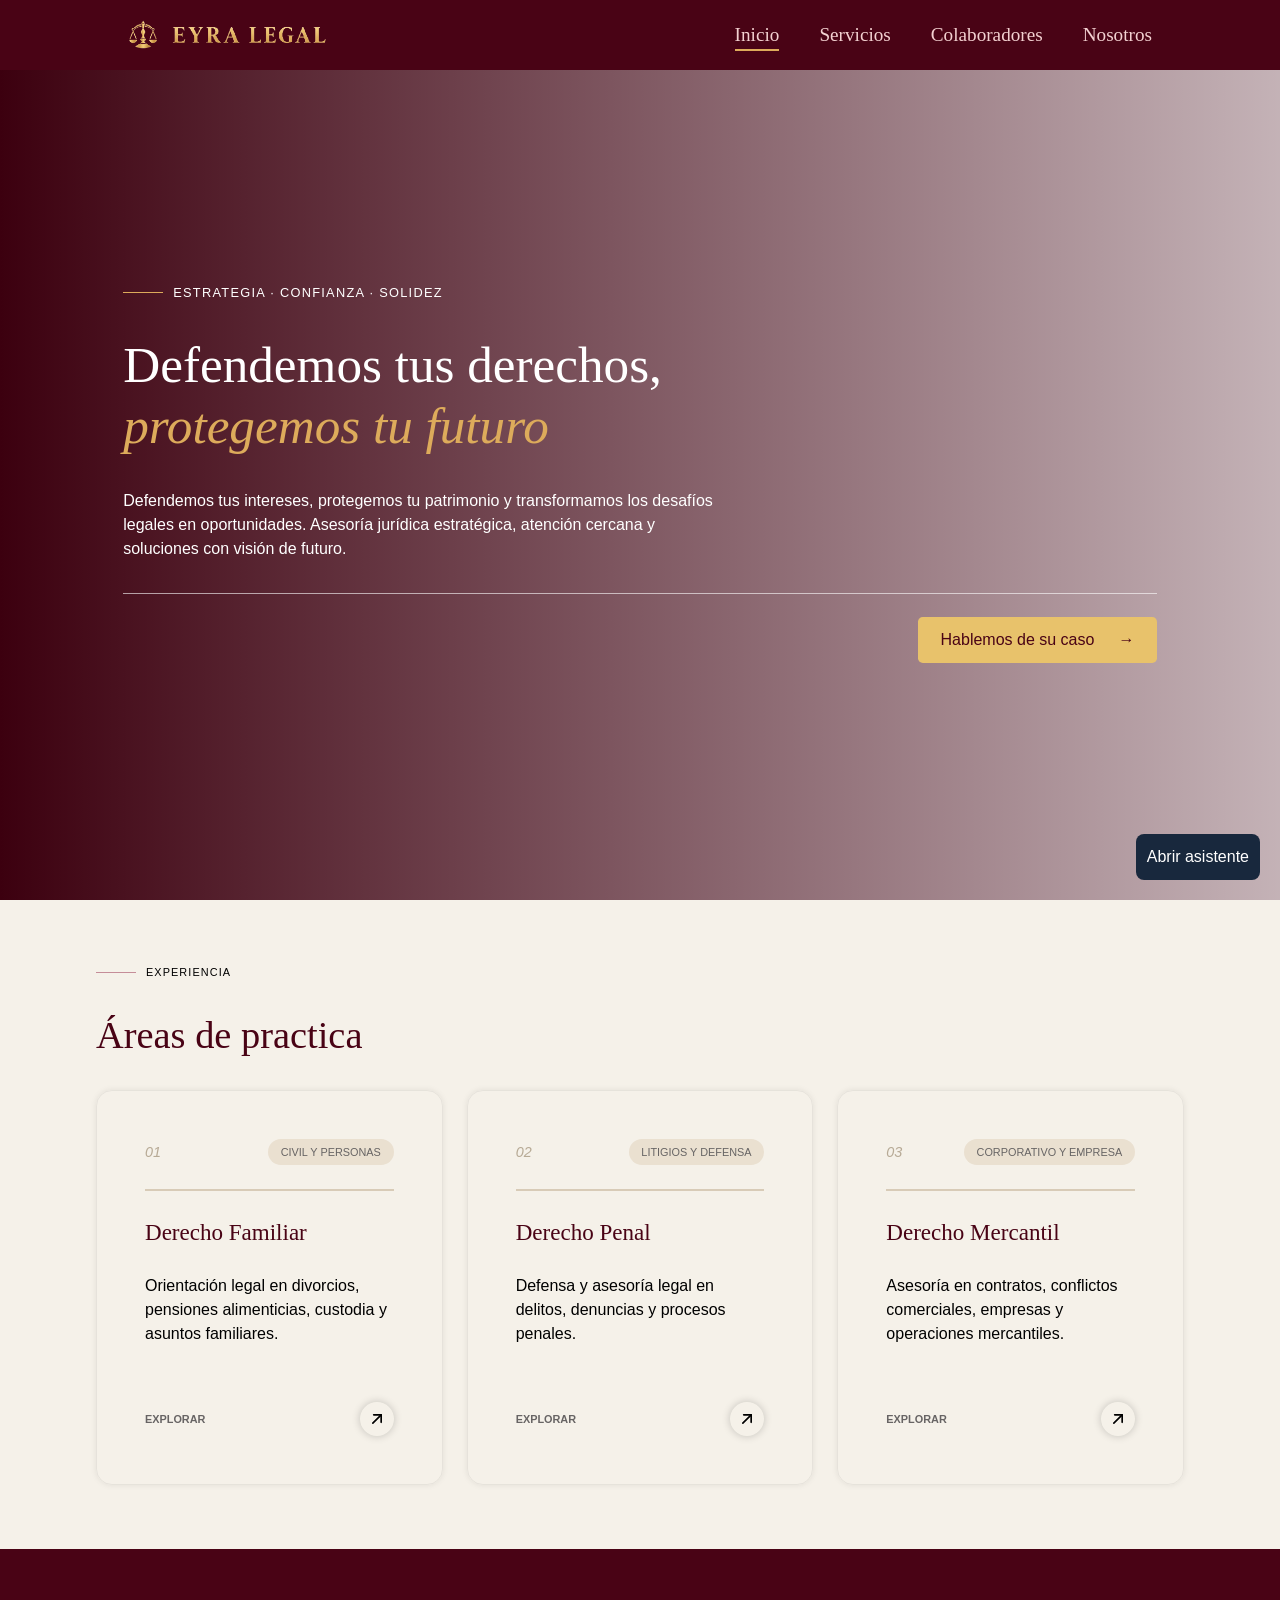
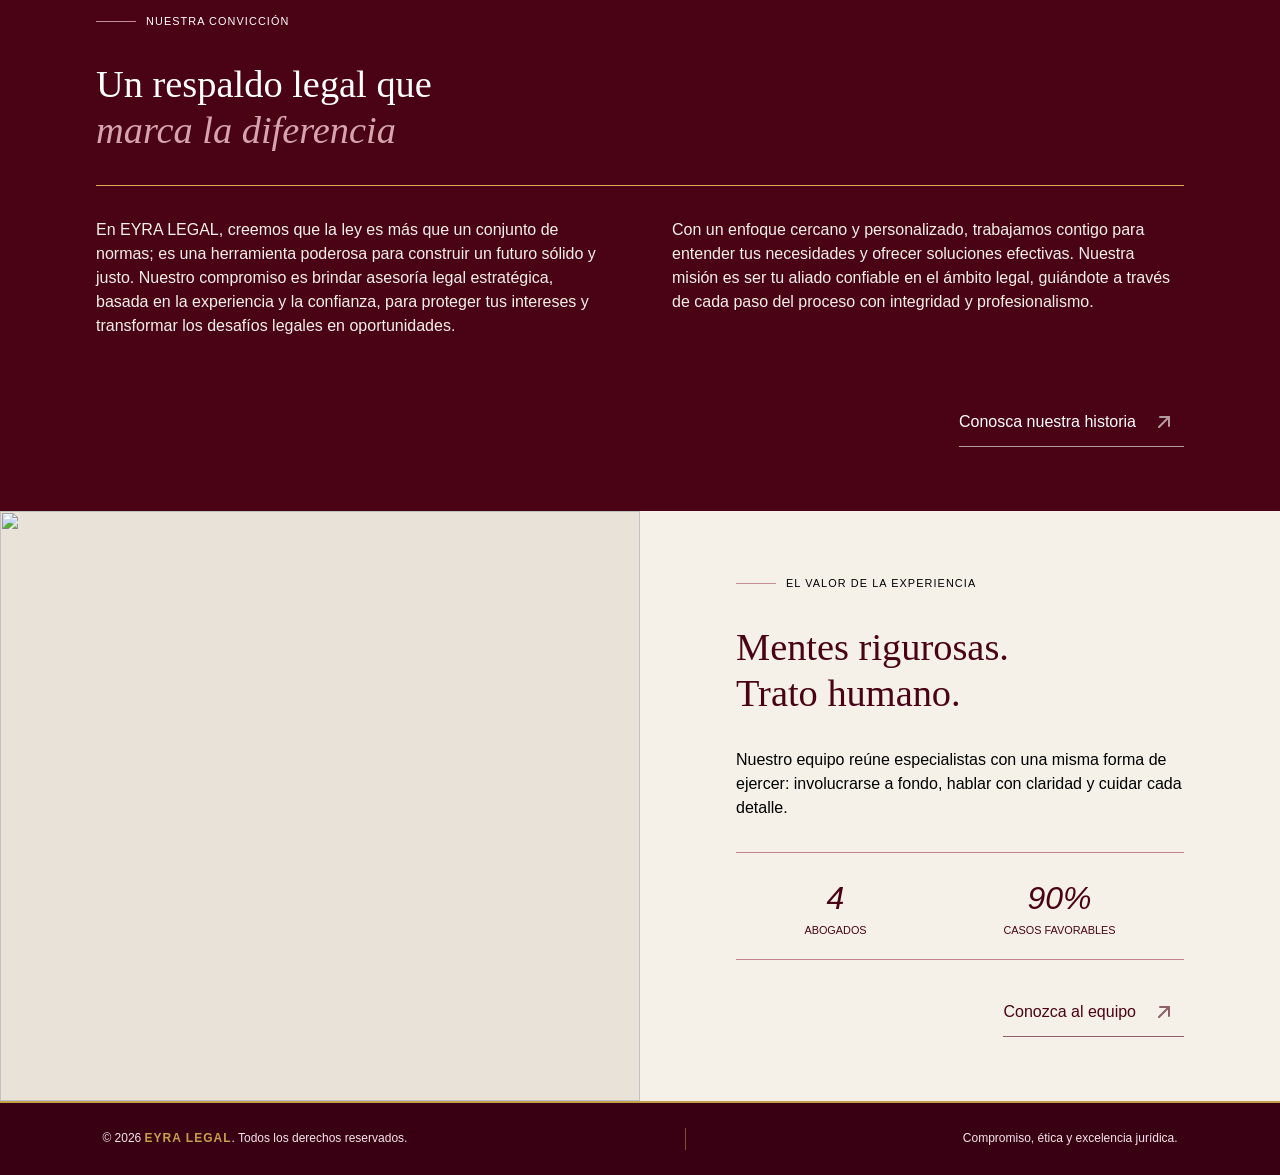
==== commit fc14aff2: "Se cambió el estilo de la lista de áreas de practica y se adaptó a diferentes pantallas." ====
--- a/index.html
+++ b/index.html
@@ -66,45 +66,59 @@
         <h2 class="legal-areas__title">Áreas de practica</h2>
 
         <div class="legal-areas__list">
-          <a href="servicios.html#laboral" class="legal-areas__item">
+          <a href="servicios.html#familiar" class="legal-areas__item">
             <div class="legal-areas__heading">
               <p class="legal-areas__num">01</p>
-              <h3 class="legal-areas__subtitle">Derecho Laboral</h3>
-            </div>
+              <p class="legal-areas__category">CIVIL Y PERSONAS</p>
+            </div>
+            <hr class="legal-areas__line-card">
+            <h3 class="legal-areas__subtitle">Derecho Familiar</h3>
             <p class="legal-areas__description">
-              Asesoría en despidos injustificados, conflictos laborales y derechos de los trabajadores.
-              <span class="legal-areas__icon"><svg xmlns="http://www.w3.org/2000/svg" width="24" height="24" viewBox="0 0 24 24" fill="none" stroke="currentColor" stroke-width="1" stroke-linecap="round" stroke-linejoin="round" aria-hidden="true"><path d="M17 7l-10 10" /><path d="M8 7h9v9" /></svg></span>
+              Orientación legal en divorcios, pensiones alimenticias, custodia y asuntos familiares.
             </p>
-          </a>
-          <a href="servicios.html#familiar" class="legal-areas__item">
+            <div class="legal-areas__footer-card">
+              <p class="legal-areas__text-footer">EXPLORAR</p>
+              <svg xmlns="http://www.w3.org/2000/svg" class="legal-areas__icon-card" width="24" height="24" viewBox="0 0 24 24" fill="none" stroke="currentColor" stroke-width="1" stroke-linecap="round" stroke-linejoin="round" aria-hidden="true">
+                <path d="M17 7l-10 10" />
+                <path d="M8 7h9v9" />
+              </svg>
+            </div>
+          </a>
+          <a href="servicios.html#penal" class="legal-areas__item">
             <div class="legal-areas__heading">
               <p class="legal-areas__num">02</p>
-              <h3 class="legal-areas__subtitle">Derecho Familiar</h3>
-            </div>
+              <p class="legal-areas__category">LITIGIOS Y DEFENSA</p>
+            </div>
+            <hr class="legal-areas__line-card">
+            <h3 class="legal-areas__subtitle">Derecho Penal</h3>
             <p class="legal-areas__description">
-              Orientación legal en divorcios, pensiones alimenticias, custodia y asuntos familiares.
-              <span class="legal-areas__icon"><svg xmlns="http://www.w3.org/2000/svg" width="24" height="24" viewBox="0 0 24 24" fill="none" stroke="currentColor" stroke-width="1" stroke-linecap="round" stroke-linejoin="round" aria-hidden="true"><path d="M17 7l-10 10" /><path d="M8 7h9v9" /></svg></span>
+              Defensa y asesoría legal en delitos, denuncias y procesos penales.
             </p>
-          </a>
-          <a href="servicios.html#penal" class="legal-areas__item">
+            <div class="legal-areas__footer-card">
+              <p class="legal-areas__text-footer">EXPLORAR</p>
+              <svg xmlns="http://www.w3.org/2000/svg" class="legal-areas__icon-card" width="24" height="24" viewBox="0 0 24 24" fill="none" stroke="currentColor" stroke-width="1" stroke-linecap="round" stroke-linejoin="round" aria-hidden="true">
+                <path d="M17 7l-10 10" />
+                <path d="M8 7h9v9" />
+              </svg>
+            </div>
+          </a>
+          <a href="servicios.html#mercantil" class="legal-areas__item">
             <div class="legal-areas__heading">
               <p class="legal-areas__num">03</p>
-              <h3 class="legal-areas__subtitle">Derecho Penal</h3>
-            </div>
-            <p class="legal-areas__description">
-              Defensa y asesoría legal en delitos, denuncias y procesos penales.
-              <span class="legal-areas__icon"><svg xmlns="http://www.w3.org/2000/svg" width="24" height="24" viewBox="0 0 24 24" fill="none" stroke="currentColor" stroke-width="1" stroke-linecap="round" stroke-linejoin="round" aria-hidden="true"><path d="M17 7l-10 10" /><path d="M8 7h9v9" /></svg></span>
-            </p>
-          </a>
-          <a href="servicios.html#mercantil" class="legal-areas__item">
-            <div class="legal-areas__heading">
-              <p class="legal-areas__num">04</p>
-              <h3 class="legal-areas__subtitle">Derecho Mercantil</h3>
-            </div>
+              <p class="legal-areas__category">CORPORATIVO Y EMPRESA</p>
+            </div>
+            <hr class="legal-areas__line-card">
+            <h3 class="legal-areas__subtitle">Derecho Mercantil</h3>
             <p class="legal-areas__description">
               Asesoría en contratos, conflictos comerciales, empresas y operaciones mercantiles.
-              <span class="legal-areas__icon"><svg xmlns="http://www.w3.org/2000/svg" width="24" height="24" viewBox="0 0 24 24" fill="none" stroke="currentColor" stroke-width="1" stroke-linecap="round" stroke-linejoin="round" aria-hidden="true"><path d="M17 7l-10 10" /><path d="M8 7h9v9" /></svg></span>
             </p>
+            <div class="legal-areas__footer-card">
+              <p class="legal-areas__text-footer">EXPLORAR</p>
+              <svg xmlns="http://www.w3.org/2000/svg" class="legal-areas__icon-card" width="24" height="24" viewBox="0 0 24 24" fill="none" stroke="currentColor" stroke-width="1" stroke-linecap="round" stroke-linejoin="round" aria-hidden="true">
+                <path d="M17 7l-10 10" />
+                <path d="M8 7h9v9" />
+              </svg>
+            </div>
           </a>
         </div>
       </div>
--- a/assets/styles/styles.css
+++ b/assets/styles/styles.css
@@ -5,12 +5,16 @@
 
     --font-title:'Playfair Display', serif;
     --font-primary: 'Montserrat', sans-serif;
+
+    --text-size-title: clamp(2rem, 3vw, 3rem);
+    --text-size-subtitle: clamp(1rem, 1.8vw, 1.5rem);
+    --text-size-primary: clamp(1rem, 1vw , 1.125rem);
+    --text-size-secondary: clamp(0.675rem, 0.85vw, .8rem);
 }
 
 body {
   font-family: var(--font-primary);
 }
-
 
 /* ========================================
   HEADER
@@ -114,6 +118,7 @@
     height: 35px;
 }
 
+
 /* ========================================
   HOME
 ======================================== */
@@ -194,7 +199,7 @@
 
 .legal-hero__description {
     max-width: 600px;
-    font-size: clamp(1rem, 1vw , 1.125rem);
+    font-size: var(--text-size-primary);
 }
 
 .legal-hero__container-link {
@@ -250,8 +255,9 @@
 
 
 .legal-areas__title, 
-.legal-collaborators__title {
-  font-size: clamp(1.7rem, 3.5vw, 3.5rem);
+.legal-collaborators__title,
+.legal-about__title {
+  font-size: var(--text-size-title);
   font-family: var(--font-title);
   color: var(--primary-color);
   font-weight: 500;
@@ -264,7 +270,7 @@
     display: flex;
     align-items: center;
     gap: 10px;
-    font-size: .8rem;
+    font-size: var(--text-size-secondary);
     letter-spacing: .1em;
 }
 
@@ -278,74 +284,109 @@
   background-color: #c58d98;
 }
 
+.legal-areas__list {
+    display: grid;
+    grid-template-columns: repeat(3, 1fr);
+    gap: 1.5rem;
+}
+
 .legal-areas__item {
     display: flex;
+    width: 100%;
+    flex-direction: column;
+    height: auto;
+    gap: 1.5rem;
+    border: 1px solid rgba(103, 103, 103,0.1);
+    box-shadow: 0 0 6px rgba(0, 0, 0, 0.08);
+    transform: translateY(1);
+    border-radius: 1rem;
+    padding: 3rem 3rem;
+    transition: all 0.3s ease-in-out;
+}
+
+.legal-areas__heading {
+    display: flex;
+    flex-wrap: wrap;
+    gap: 0.5rem;
     justify-content: space-between;
-    height: auto;
-    gap: 1rem;
-    border-top: 1px solid var(--primary-color);
-    align-items: center;
-    transform: translateY(1);
-    padding: 2rem 2rem;
-
-    &:last-child {
-        border-bottom: 1px solid var(--primary-color);
-    }
-}
-
-.legal-areas__heading {
-  display: flex;
-  align-items: center;
-  gap: 5rem;
-  width: 100%;
+    font-size: var(--text-size-secondary);
+    align-items: center;
+    width: 100%;
 }
 
 .legal-areas__num {
-  font-size: .8rem;
-  opacity: .6;
+    font-size: .9rem;
+    opacity: .6;
+    font-style: italic;
+    color: #8e7b5e;
+}
+
+.legal-areas__category {
+    background-color: #eae0d0;
+    padding: 0.3rem 0.8rem;
+    border-radius: 4rem;
+    color: rgb(103, 100, 100);
+}
+
+.legal-areas__line-card {
+    border: 1px solid #d8cbb7;
 }
 
 .legal-areas__subtitle {
-  font-family: var(--font-title);
-color: var(--primary-color);
-  font-size: clamp(1.5rem, 2.8vw, 2.2rem);
-  font-weight: 500;
-  transform: translate(1);
-  font-style: italic;
-  transition: all .3s ease-in-out;
-}
-
-.legal-areas__item:hover .legal-areas__subtitle {
-  transform: translate(6px);
+    font-family: var(--font-title);
+    color: var(--primary-color);
+    font-size: var(--text-size-subtitle);
+    font-weight: 500;
 }
 
 .legal-areas__description {
   display: flex;
   align-items: center;
   gap: 3rem;
-  font-size: clamp(1rem, 1vw , 1.125rem);
-  width: 60%;
+  font-size: var(--text-size-primary);
   justify-content: space-between;
 }
 
-.legal-areas__icon {
-  display: flex;
-  justify-content: center;
-  align-items: center;
-  color: #a37a39;
-  border-radius: 100%;
-  padding: .3rem;
-  width: 40px;
-  height: 40px;
-  stroke-width: 1;
-  border: 1px solid #a37a39;
-  transition: all .3s ease-in-out;
-}
-
-.legal-areas__item:hover .legal-areas__icon {
-  background-color: #a37a39;
-  color: white;
-}
+.legal-areas__footer-card {
+    display: flex;
+    justify-content: space-between;
+    margin-top: 2rem;
+    align-items: center;
+}
+
+.legal-areas__text-footer {
+    color: rgb(103, 100, 100);
+    font-size: var(--text-size-secondary);
+    transition: all 0.3s ease-in-out;
+    font-weight: 600;
+}
+
+.legal-areas__icon-card {
+    width: 20px;
+    height: 20px;
+    border-radius: 100%;
+    box-sizing: content-box;
+    box-shadow: 0 0 8px rgba(0, 0, 0, 0.2);
+    padding: 7px;
+    stroke-width: 2px;
+    transition: all 0.3s ease-in-out;
+}
+
+.legal-areas__item:hover {
+    box-shadow: 0 8px 10px rgba(0, 0, 0, 0.1);
+    transform: translateY(-5px);
+}
+
+.legal-areas__item:hover .legal-areas__text-footer{
+    color: var(--primary-color);
+}
+
+.legal-areas__item:hover .legal-areas__icon-card{
+    transform: rotate(45deg);
+    background-color: var(--primary-color);
+    color: white;
+}
+
 
 /*  LEGAL ABOUT  */
 
@@ -359,10 +400,8 @@
 }
 
 .legal-about__title {
-  font-size: clamp(1.7rem, 3.5vw, 3.5rem);
-  font-family: var(--font-title);
-  font-weight: 500;
-  line-height: 1.2;
+  color: white;
+
 }
 
 .legal-about__highlight {
@@ -383,7 +422,7 @@
 .legal-about__description {
     display: flex;
     flex-basis: 50%;
-    font-size: clamp(1rem, 1vw , 1.125rem);
+    font-size: var(--text-size-primary);
 }
 
 .legal-about__container-link, 
@@ -398,6 +437,7 @@
     position: relative;
     gap: .5rem;
     align-items: center;
+    font-size: var(--text-size-primary);
     padding-bottom: 5px;
     transition: all .3s ease-in-out;
 }
@@ -432,7 +472,6 @@
     height: 40px;
     opacity: 0.6;
     stroke-width: 8;
-    size: 4rem;
     transform: translateX(0);
     transition: all .3s ease-in-out;
 }
@@ -477,7 +516,7 @@
 }
 
 .legal-collaborators__description {
-    font-size: clamp(1rem, 1vw , 1.125rem);
+    font-size: var(--text-size-primary);
 }
 
 .legal-collaborators__data {
@@ -493,13 +532,13 @@
     flex-direction: column;
     align-items: center;
     font-style: italic;
-    font-size: clamp(1.25rem, 2.5vw , 2.5rem);
+    font-size: clamp(1.5rem, 2.5vw , 2.5rem);
     color: var(--primary-color);
 }
 
 .legal-collaborators__num-title {
     font-style: normal;
-    font-size: clamp(0.5rem, 1vw , 0.8rem);
+    font-size: var(--text-size-secondary);
     color: var(--primary-color);
 }
 
@@ -508,8 +547,9 @@
 }
 
 
-/* =========== Servicios =========== */
-
+/* ========================================
+  SERVICES
+======================================== */
 
 .practicas,
 .laboral,
--- a/assets/styles/responsive.css
+++ b/assets/styles/responsive.css
@@ -35,13 +35,8 @@
     ======================================== */
 
     /* Legal Areas */
-    .legal-areas__item {
-        flex-direction: column;
-        justify-content: left;
-    }
-
-    .legal-areas__heading {
-        gap: 2rem;
+    .legal-areas__list {
+        grid-template-columns: repeat(2, 1fr);
     }
 
     .legal-areas__description {
@@ -73,7 +68,18 @@
 }
 
 
-@media (max-width: 640px){
+@media (max-width: 768px){
+    /* ========================================
+    HOME
+    ======================================== */
+
+    /* Legal Areas */
+    .legal-areas__list {
+        grid-template-columns: repeat(1, 1fr);
+    }
+
+
+
 
     
 }
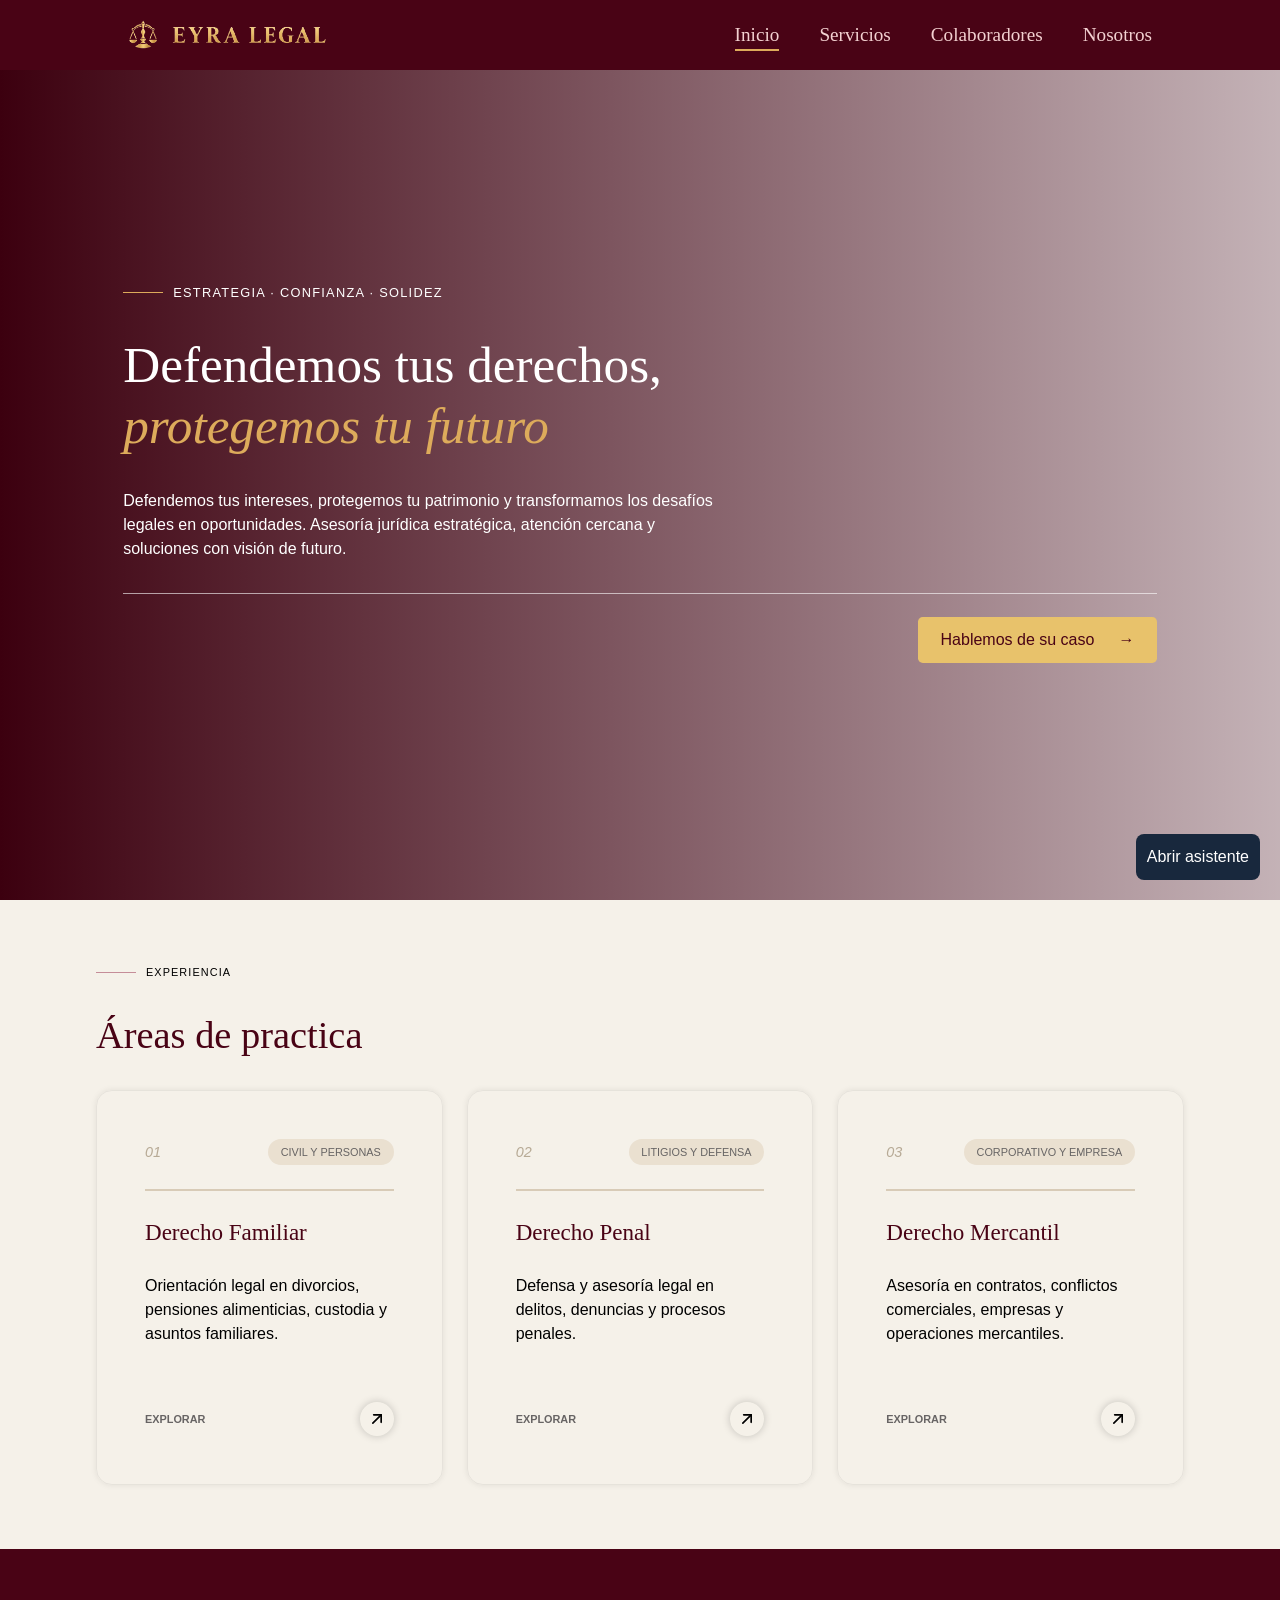
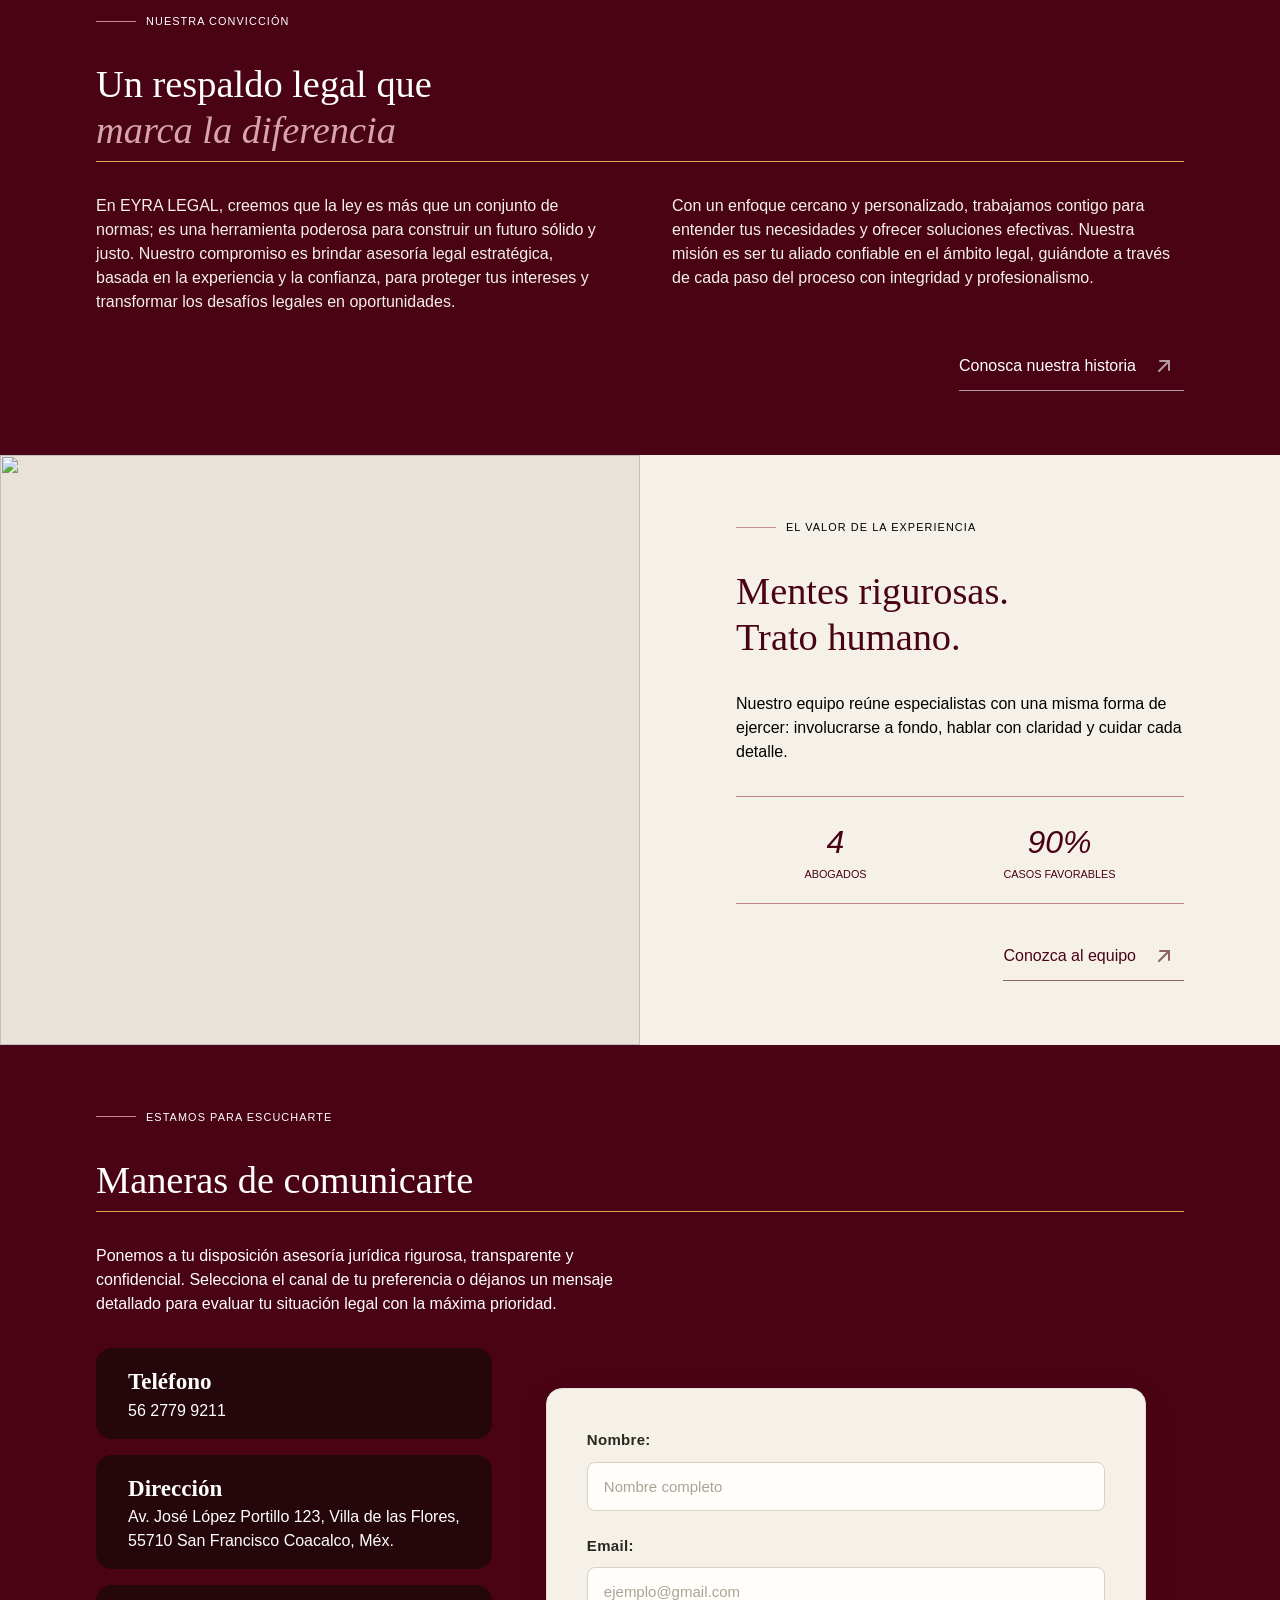
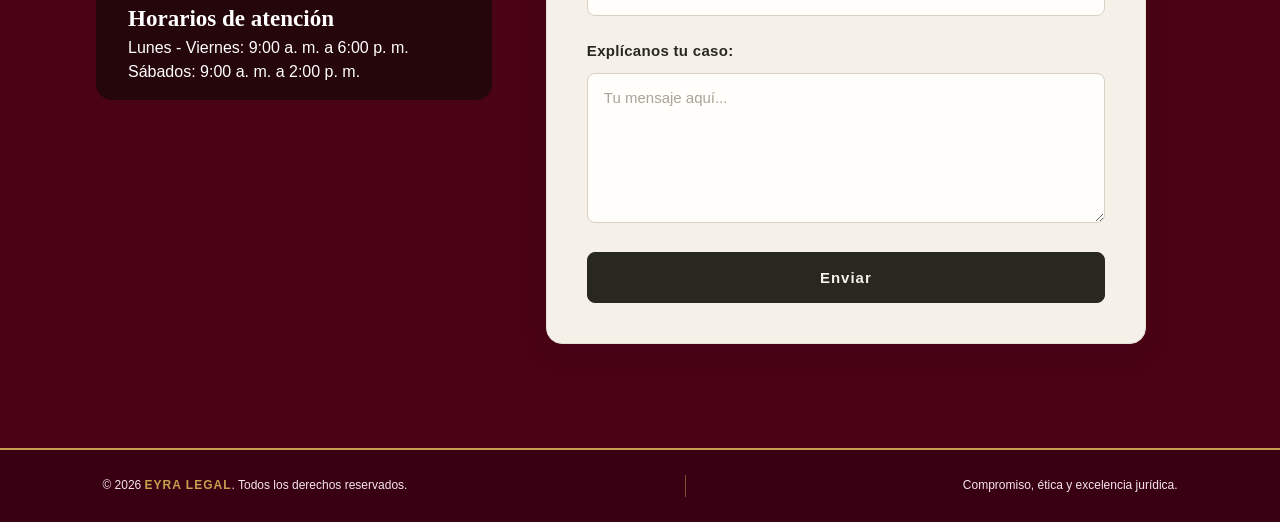
==== commit d2e8b120: "Creando una organización." ====
--- a/index.html
+++ b/index.html
@@ -174,6 +174,47 @@
       </div>
     </section>
 
+    <section class="legal-contact">
+      <div class="legal-contact__inner">
+        <p class="legal-contact__eyebrow">ESTAMOS PARA ESCUCHARTE</p>
+        <h2 class="legal-contact__title">Maneras de comunicarte</h2>
+        <p class="legal-contact__description">Ponemos a tu disposición asesoría jurídica rigurosa, transparente y confidencial. Selecciona el canal de tu preferencia o déjanos un mensaje detallado para evaluar tu situación legal con la máxima prioridad.</p>
+        <div class="legal-contact__list">
+          <div class="legal-contact__items">
+            <div class="legal-contact__item">
+              <h3 class="legal-contact__subtitle">Teléfono</h3>
+              <p class="legal-contact__text">56 2779 9211</p>
+            </div>
+            <div class="legal-contact__item">
+              <h3 class="legal-contact__subtitle">Dirección</h3>
+              <p class="legal-contact__text">Av. José López Portillo 123, Villa de las Flores, <br>
+                 55710 San Francisco Coacalco, Méx.</p>
+            </div>
+            <div class="legal-contact__item">
+              <h3 class="legal-contact__subtitle">Horarios de atención</h3>
+              <p class="legal-contact__text">Lunes - Viernes: 9:00 a. m. a 6:00 p. m.</p>
+              <p class="legal-contact__text">Sábados: 9:00 a. m. a 2:00 p. m.</p>
+            </div>
+          </div>
+          
+          <form class="legal-contact__form" action="https://formspree.io/f/mvkabqpb" method="POST">
+            <label class="legal-contact__label">Nombre:
+              <input  class="legal-contact__input" type="text" name="name" placeholder="Nombre completo">
+            </label>
+            <label class="legal-contact__label">
+              Email:
+              <input class="legal-contact__input" type="email" name="email" placeholder="ejemplo@gmail.com">
+            </label>
+            <label class="legal-contact__label">
+              Explícanos tu caso:
+              <textarea class="legal-contact__input" name="message" placeholder="Tu mensaje aquí..."></textarea>
+            </label>
+            <button type="submit">Enviar</button>
+          </form>
+        </div>
+      </div>
+    </section>
+
   </main>
 
 
--- a/assets/styles/styles.css
+++ b/assets/styles/styles.css
@@ -161,7 +161,8 @@
 
 .legal-hero__inner, 
 .legal-areas__inner, 
-.legal-about__inner {
+.legal-about__inner,
+.legal-contact__inner {
     display: flex;
     flex-direction: column;
     width: 85%;
@@ -256,7 +257,8 @@
 
 .legal-areas__title, 
 .legal-collaborators__title,
-.legal-about__title {
+.legal-about__title,
+.legal-contact__title {
   font-size: var(--text-size-title);
   font-family: var(--font-title);
   color: var(--primary-color);
@@ -266,7 +268,8 @@
 
 .legal-areas__eyebrow, 
 .legal-about__eyebrow, 
-.legal-collaborators__eyebrow {
+.legal-collaborators__eyebrow,
+.legal-contact__eyebrow {
     display: flex;
     align-items: center;
     gap: 10px;
@@ -276,7 +279,8 @@
 
 .legal-areas__eyebrow::before, 
 .legal-about__eyebrow::before, 
-.legal-collaborators__eyebrow::before {
+.legal-collaborators__eyebrow::before,
+.legal-contact__eyebrow::before {
   content: "";
   display: inline-block;
   width: 40px;
@@ -390,7 +394,8 @@
 
 /*  LEGAL ABOUT  */
 
-.legal-about {
+.legal-about, 
+.legal-contact {
   background-color: var(--primary-color);
   width: 100%;
   display: flex;
@@ -399,9 +404,11 @@
   color: white;
 }
 
-.legal-about__title {
+.legal-about__title,
+.legal-contact__title {
   color: white;
-
+  padding-bottom: 0.5rem;
+  border-bottom: 1px solid var(--tertiary-color);
 }
 
 .legal-about__highlight {
@@ -412,9 +419,7 @@
 
 .legal-about__content {
     display: flex;
-    border-top: 1px solid var(--tertiary-color);
     justify-content: space-between;
-    padding: 2rem 0;
     color: var(--secondary-color);
     gap: 4rem;
 }
@@ -544,6 +549,123 @@
 
 .legal-collaborators__link {
     color: var(--primary-color);
+}
+
+/* LEGAL CONTACT */
+
+.legal-contact__description {
+    color: white;
+    font-size: var(--text-size-primary);
+    width: 50%;
+}
+
+.legal-contact__list {
+    display: flex;
+    gap: 1rem;
+}
+
+.legal-contact__items {
+    display: flex;
+    flex-direction: column;
+    gap: 1rem;
+}
+
+.legal-contact__item {
+    background-color: #25060a;
+    padding: 1rem 2rem;
+    border-radius: 1rem;
+}
+
+.legal-contact__subtitle {
+    font-size: var(--text-size-subtitle);
+    font-family: var(--font-title);
+}
+
+.legal-contact__text {
+    font-size: var(--text-size-primary);
+}
+
+
+.legal-contact__form {
+  width: 100%;
+  max-width: 600px;
+  margin: 40px auto;
+  padding: 40px;
+  background-color: #f5f1e9;
+  border: 1px solid #e5ded1;
+  border-radius: 16px;
+  display: flex;
+  flex-direction: column;
+  gap: 24px;
+  box-shadow: 0 10px 35px rgba(40, 35, 25, 0.07);
+  box-sizing: border-box;
+}
+
+.legal-contact__label {
+  display: flex;
+  flex-direction: column;
+  gap: 10px;
+  color: #292820;
+  font-size: 15px;
+  font-weight: 600;
+  letter-spacing: 0.3px;
+}
+
+.legal-contact__input {
+  width: 100%;
+  padding: 15px 16px;
+  background-color: #fffefa;
+  border: 1px solid #d9d1c3;
+  border-radius: 8px;
+  outline: none;
+  color: #292820;
+  font-family: inherit;
+  font-size: 15px;
+  font-weight: 400;
+  box-sizing: border-box;
+  transition: all 0.3s ease;
+}
+
+.legal-contact__input::placeholder {
+  color: #aaa397;
+}
+
+.legal-contact__input:focus {
+  border-color: #84745b;
+  box-shadow: 0 0 0 3px rgba(132, 116, 91, 0.12);
+  background-color: #ffffff;
+}
+
+.legal-contact__form textarea {
+  min-height: 150px;
+  resize: vertical;
+}
+
+.legal-contact__form button {
+  width: 100%;
+  padding: 16px 24px;
+  margin-top: 5px;
+  background-color: #292820;
+  color: #f5f1e9;
+  border: 1px solid #292820;
+  border-radius: 8px;
+  font-family: inherit;
+  font-size: 15px;
+  font-weight: 600;
+  letter-spacing: 1px;
+  cursor: pointer;
+  transition: all 0.3s ease;
+}
+
+.legal-contact__form button:hover {
+  background-color: #84745b;
+  border-color: #84745b;
+  transform: translateY(-2px);
+  box-shadow: 0 5px 15px rgba(40, 35, 25, 0.15);
+}
+
+.legal-contact__form button:active {
+  transform: translateY(0);
 }
 
 
--- a/assets/styles/responsive.css
+++ b/assets/styles/responsive.css
@@ -78,6 +78,20 @@
         grid-template-columns: repeat(1, 1fr);
     }
 
+    /* LEGAL CONTACT */
+
+    .legal-contact__form {
+        padding: 25px 20px;
+        gap: 20px;
+        margin: 25px auto;
+    }
+
+    .legal-contact__input {
+        padding: 13px 14px;
+    }
+}
+
+
 
 
 
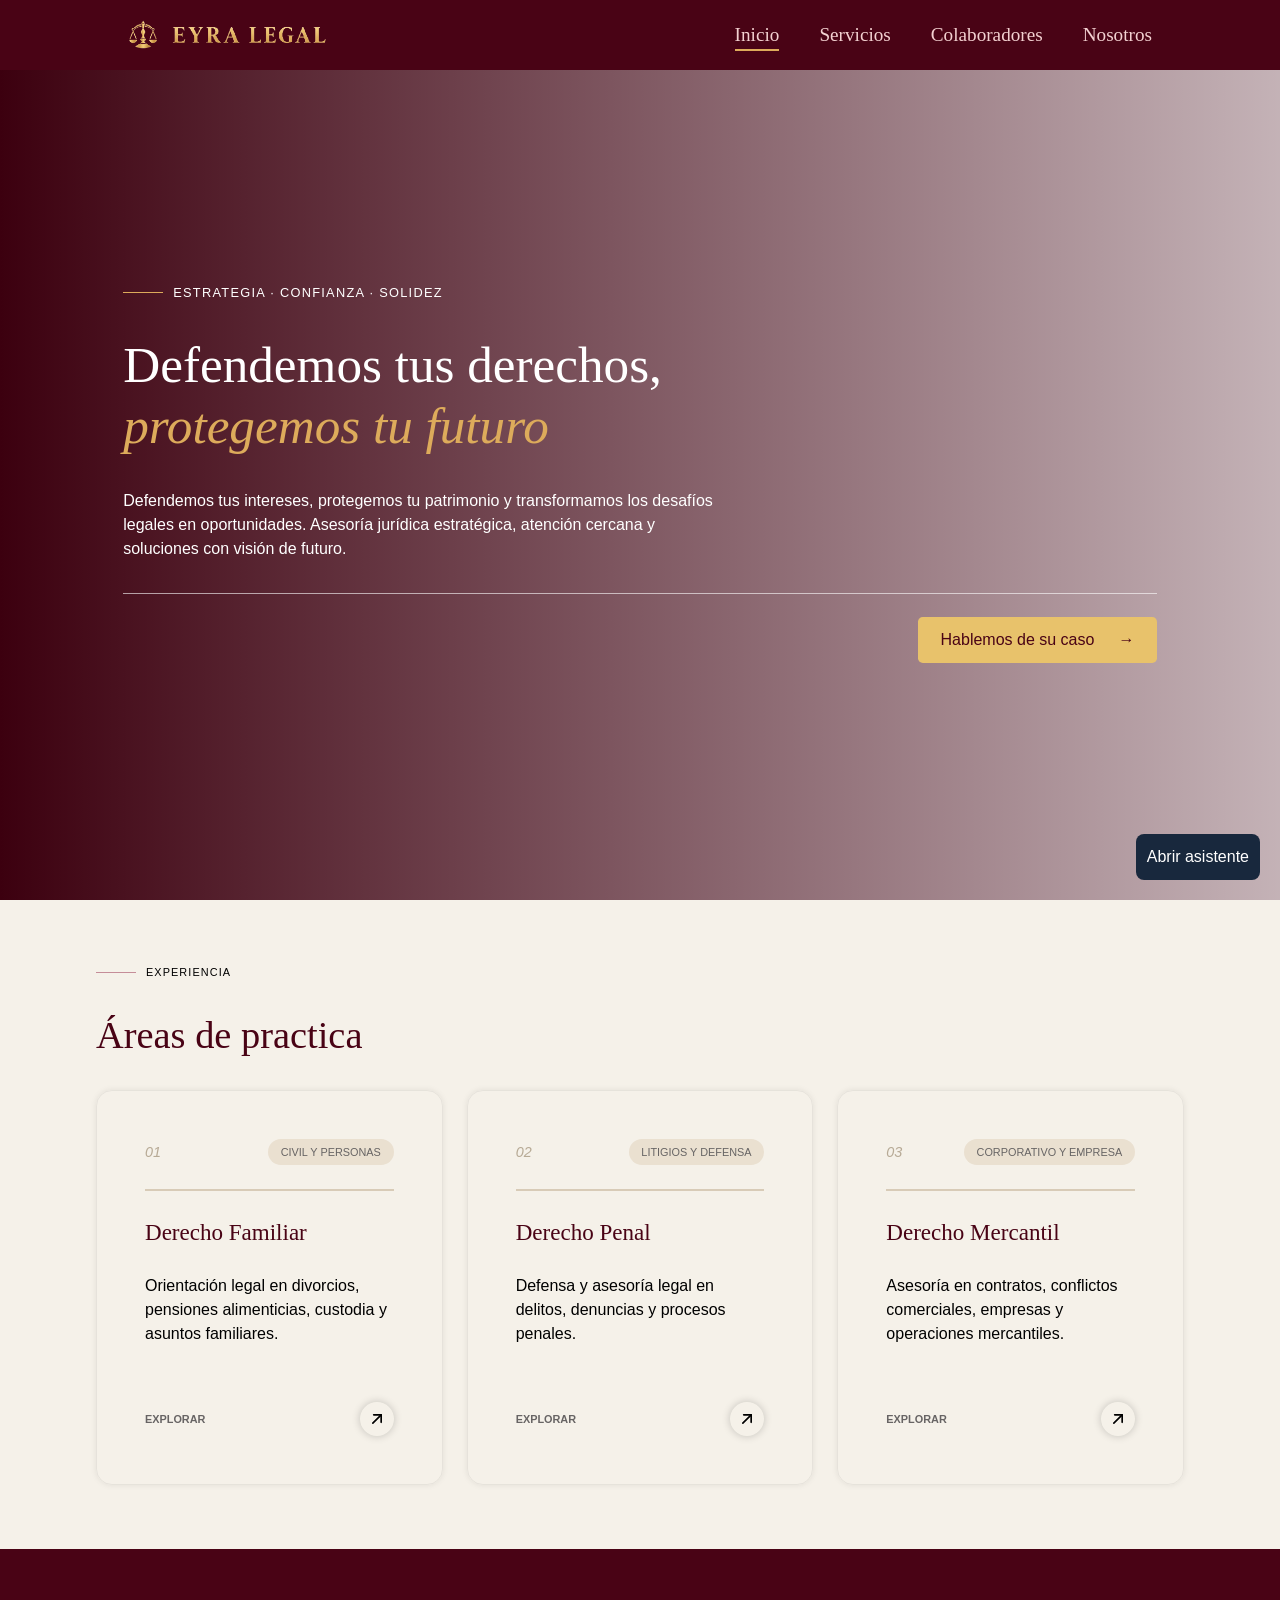
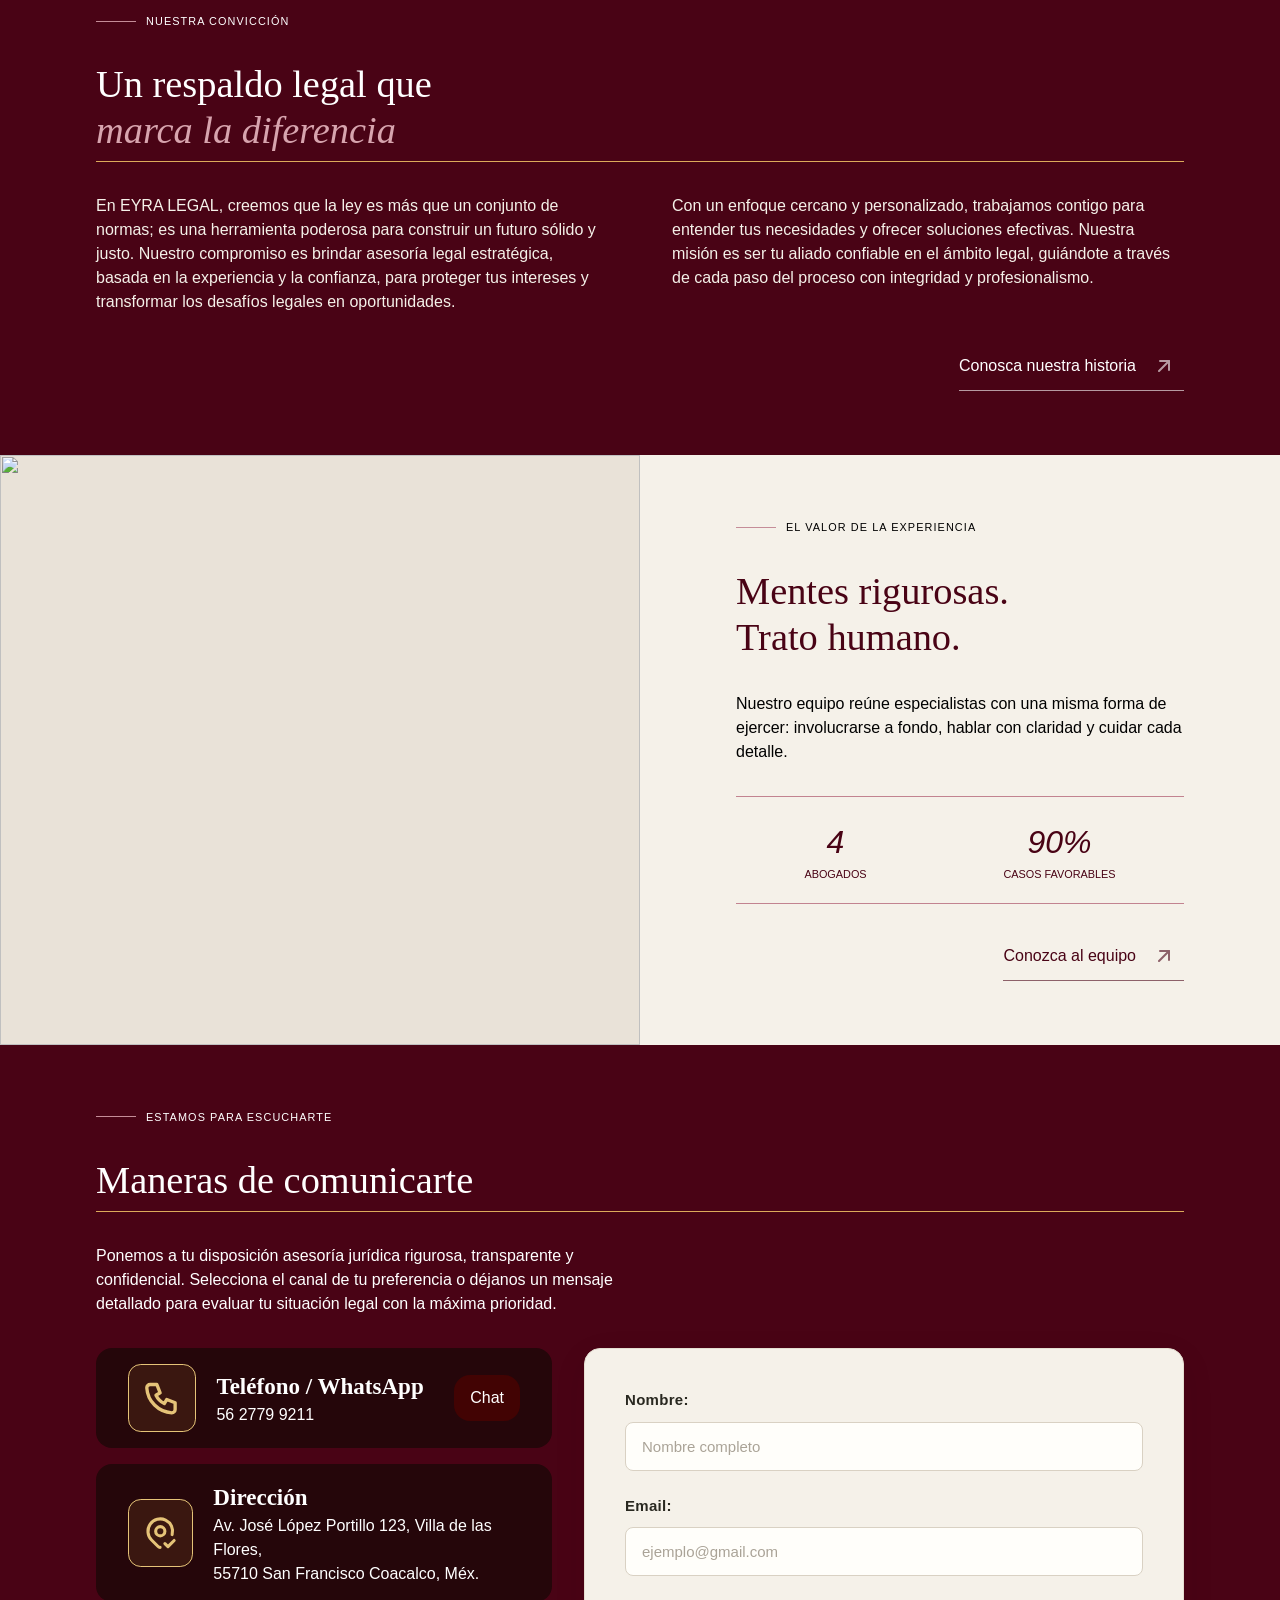
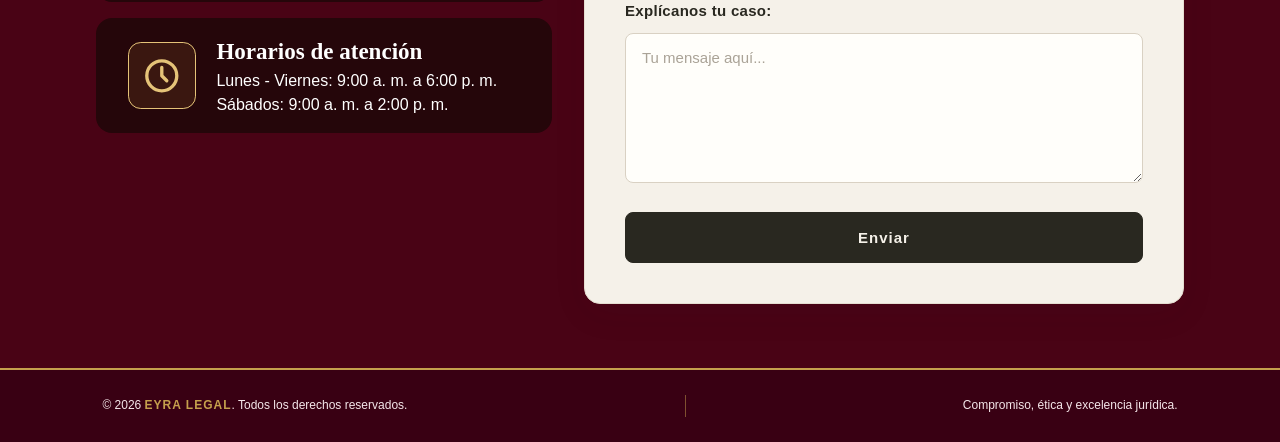
==== commit 13b1ad15: "Se implementó la sección de contactos y se adaptó a diferentes pantallas." ====
--- a/index.html
+++ b/index.html
@@ -182,32 +182,56 @@
         <div class="legal-contact__list">
           <div class="legal-contact__items">
             <div class="legal-contact__item">
-              <h3 class="legal-contact__subtitle">Teléfono</h3>
-              <p class="legal-contact__text">56 2779 9211</p>
+              <svg class="legal-contact__item-icon" xmlns="http://www.w3.org/2000/svg" width="24" height="24" viewBox="0 0 24 24" fill="none" stroke="currentColor" stroke-width="1" stroke-linecap="round" stroke-linejoin="round" class="icon icon-tabler icons-tabler-outline icon-tabler-phone">
+                <path stroke="none" d="M0 0h24v24H0z" fill="none" />
+                <path d="M5 4h4l2 5l-2.5 1.5a11 11 0 0 0 5 5l1.5 -2.5l5 2v4a2 2 0 0 1 -2 2a16 16 0 0 1 -15 -15a2 2 0 0 1 2 -2" />
+              </svg>
+              <div class="legal-contact__container-text">
+                <h3 class="legal-contact__subtitle">Teléfono / WhatsApp</h3>
+                <p class="legal-contact__text">56 2779 9211</p>
+              </div>
+              <a class="legal-contact__whatsaap" href="https://wa.me/525512345678" target="_blank">
+                Chat
+              </a>
             </div>
             <div class="legal-contact__item">
-              <h3 class="legal-contact__subtitle">Dirección</h3>
-              <p class="legal-contact__text">Av. José López Portillo 123, Villa de las Flores, <br>
-                 55710 San Francisco Coacalco, Méx.</p>
+              <svg class="legal-contact__item-icon" xmlns="http://www.w3.org/2000/svg" width="24" height="24" viewBox="0 0 24 24" fill="none" stroke="currentColor" stroke-width="1" stroke-linecap="round" stroke-linejoin="round" class="icon icon-tabler icons-tabler-outline icon-tabler-map-pin-check">
+                <path stroke="none" d="M0 0h24v24H0z" fill="none" />
+                <path d="M9 11a3 3 0 1 0 6 0a3 3 0 0 0 -6 0" />
+                <path d="M11.87 21.48a1.992 1.992 0 0 1 -1.283 -.58l-4.244 -4.243a8 8 0 1 1 13.355 -3.474" />
+                <path d="M15 19l2 2l4 -4" />
+              </svg>
+              <div class="legal-contact__container-text">
+                <h3 class="legal-contact__subtitle">Dirección</h3>
+                <p class="legal-contact__text">Av. José López Portillo 123, Villa de las Flores, <br>
+                  55710 San Francisco Coacalco, Méx.</p>
+              </div>
             </div>
             <div class="legal-contact__item">
-              <h3 class="legal-contact__subtitle">Horarios de atención</h3>
-              <p class="legal-contact__text">Lunes - Viernes: 9:00 a. m. a 6:00 p. m.</p>
-              <p class="legal-contact__text">Sábados: 9:00 a. m. a 2:00 p. m.</p>
+              <svg class="legal-contact__item-icon" xmlns="http://www.w3.org/2000/svg" width="24" height="24" viewBox="0 0 24 24" fill="none" stroke="currentColor" stroke-width="1" stroke-linecap="round" stroke-linejoin="round" class="icon icon-tabler icons-tabler-outline icon-tabler-clock">
+                <path stroke="none" d="M0 0h24v24H0z" fill="none" />
+                <path d="M3 12a9 9 0 1 0 18 0a9 9 0 0 0 -18 0" />
+                <path d="M12 7v5l3 3" />
+              </svg>
+              <div class="legal-contact__container-text">
+                <h3 class="legal-contact__subtitle">Horarios de atención</h3>
+                <p class="legal-contact__text">Lunes - Viernes: 9:00 a. m. a 6:00 p. m.</p>
+                <p class="legal-contact__text">Sábados: 9:00 a. m. a 2:00 p. m.</p>
+              </div>
             </div>
           </div>
           
           <form class="legal-contact__form" action="https://formspree.io/f/mvkabqpb" method="POST">
             <label class="legal-contact__label">Nombre:
-              <input  class="legal-contact__input" type="text" name="name" placeholder="Nombre completo">
+              <input  class="legal-contact__input" type="text" name="name" placeholder="Nombre completo" required>
             </label>
             <label class="legal-contact__label">
               Email:
-              <input class="legal-contact__input" type="email" name="email" placeholder="ejemplo@gmail.com">
+              <input class="legal-contact__input" type="email" name="email" placeholder="ejemplo@gmail.com" required>
             </label>
             <label class="legal-contact__label">
               Explícanos tu caso:
-              <textarea class="legal-contact__input" name="message" placeholder="Tu mensaje aquí..."></textarea>
+              <textarea class="legal-contact__input" name="message" placeholder="Tu mensaje aquí..." required></textarea>
             </label>
             <button type="submit">Enviar</button>
           </form>
--- a/assets/styles/styles.css
+++ b/assets/styles/styles.css
@@ -561,21 +561,49 @@
 
 .legal-contact__list {
     display: flex;
-    gap: 1rem;
+    justify-content: space-around;
+    gap: 2rem;
 }
 
 .legal-contact__items {
     display: flex;
     flex-direction: column;
-    gap: 1rem;
+    gap: 1rem; 
 }
 
 .legal-contact__item {
+    display: flex;
+    gap: 1.3rem;
+    align-items: center;
     background-color: #25060a;
     padding: 1rem 2rem;
     border-radius: 1rem;
 }
 
+.legal-contact__whatsaap {
+    background-color: rgb(66, 3, 3);
+    padding: 0.7rem 1rem;
+    border-radius: 1rem;
+    margin-left: auto;
+    transition: all .3s ease-in-out;
+
+    &:hover {
+        background-color: rgb(122, 12, 12)
+    }
+}
+
+.legal-contact__item-icon {
+    box-sizing: content-box;
+    width: 40px;
+    height: 40px;
+    background-color: #3a1710;
+    padding: 0.8rem;
+    border-radius: 0.8rem;
+    color: #e5c378;
+    stroke-width: 2;
+    border: 1px solid #e5c378;
+}
+
 .legal-contact__subtitle {
     font-size: var(--text-size-subtitle);
     font-family: var(--font-title);
@@ -589,7 +617,6 @@
 .legal-contact__form {
   width: 100%;
   max-width: 600px;
-  margin: 40px auto;
   padding: 40px;
   background-color: #f5f1e9;
   border: 1px solid #e5ded1;
@@ -598,7 +625,6 @@
   flex-direction: column;
   gap: 24px;
   box-shadow: 0 10px 35px rgba(40, 35, 25, 0.07);
-  box-sizing: border-box;
 }
 
 .legal-contact__label {
--- a/assets/styles/responsive.css
+++ b/assets/styles/responsive.css
@@ -63,7 +63,19 @@
         padding: 4rem 2rem;
     }
 
+    /* LEGAL CONTACT */
 
+    .legal-contact__description {
+        width: auto;
+    }
+
+    .legal-contact__list {
+        flex-direction: column;
+    }
+
+    .legal-contact__item {
+        flex-direction: column;
+    }
 
 }
 
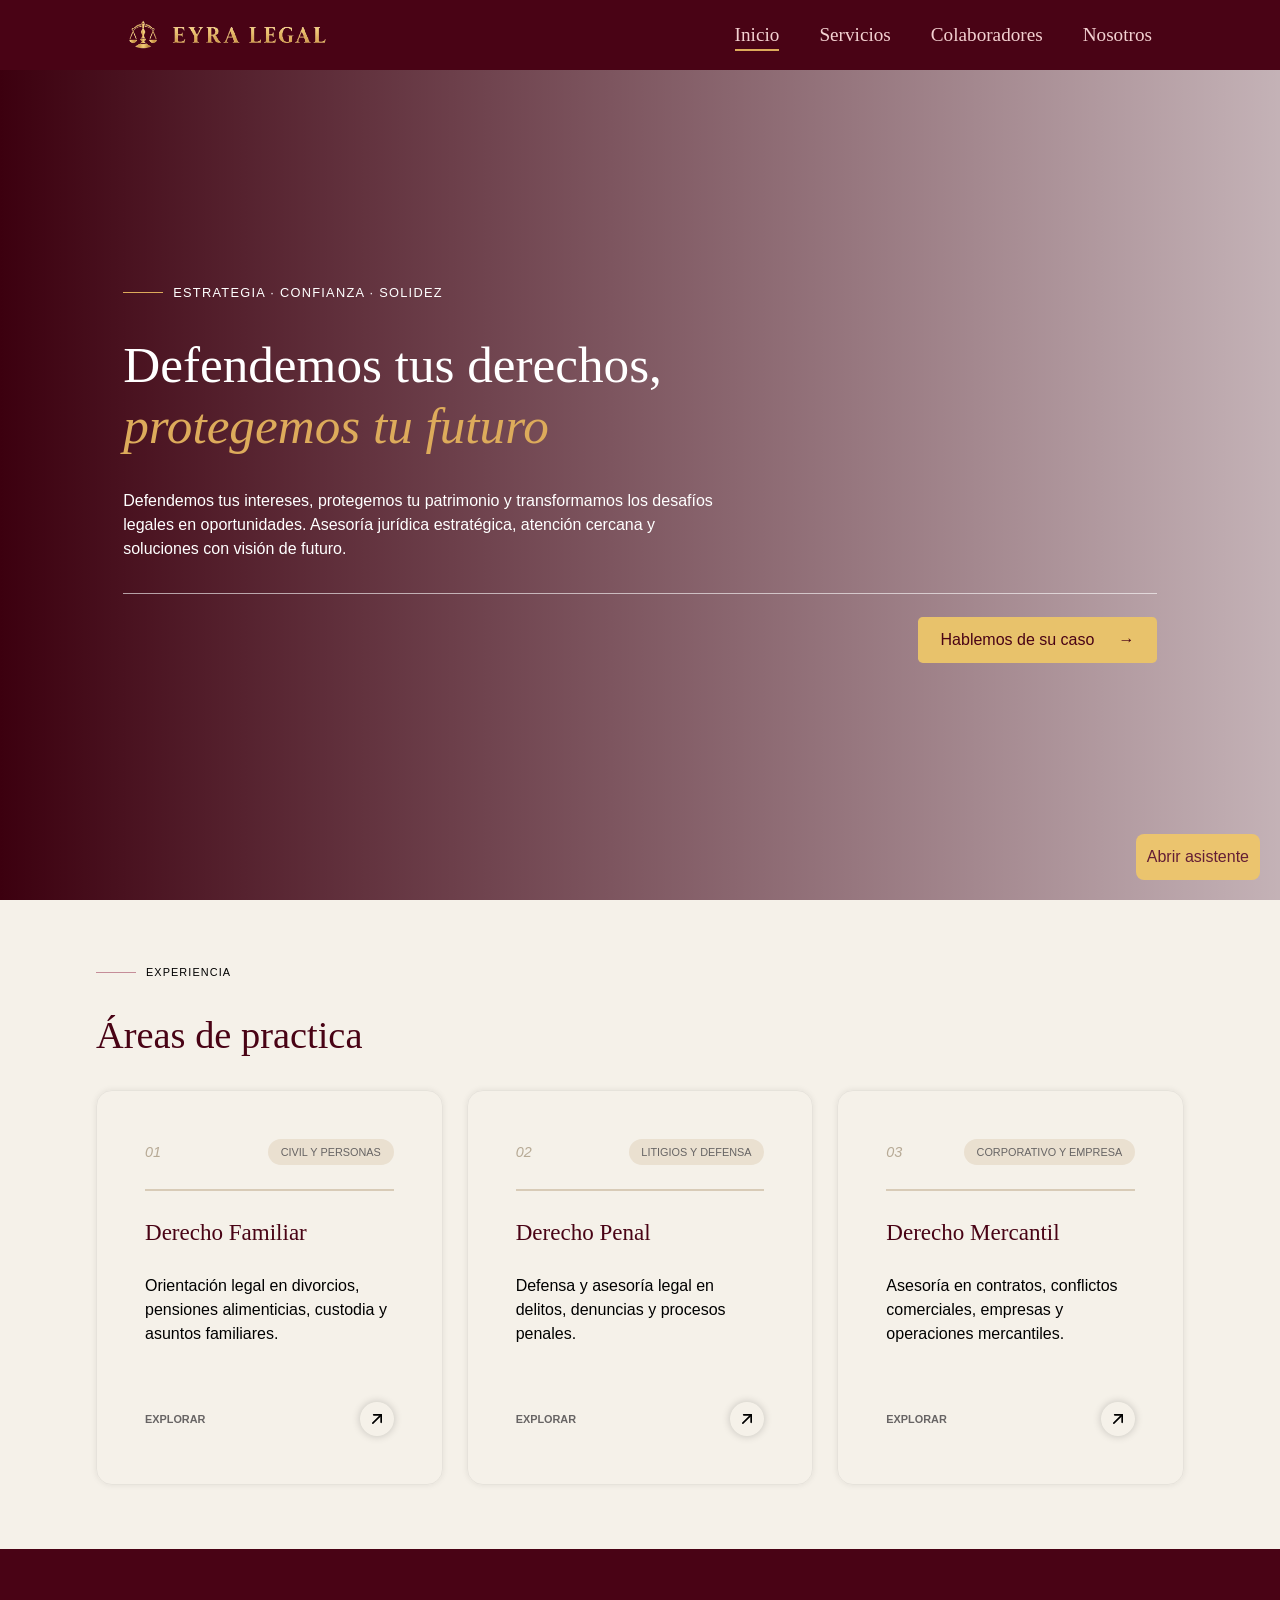
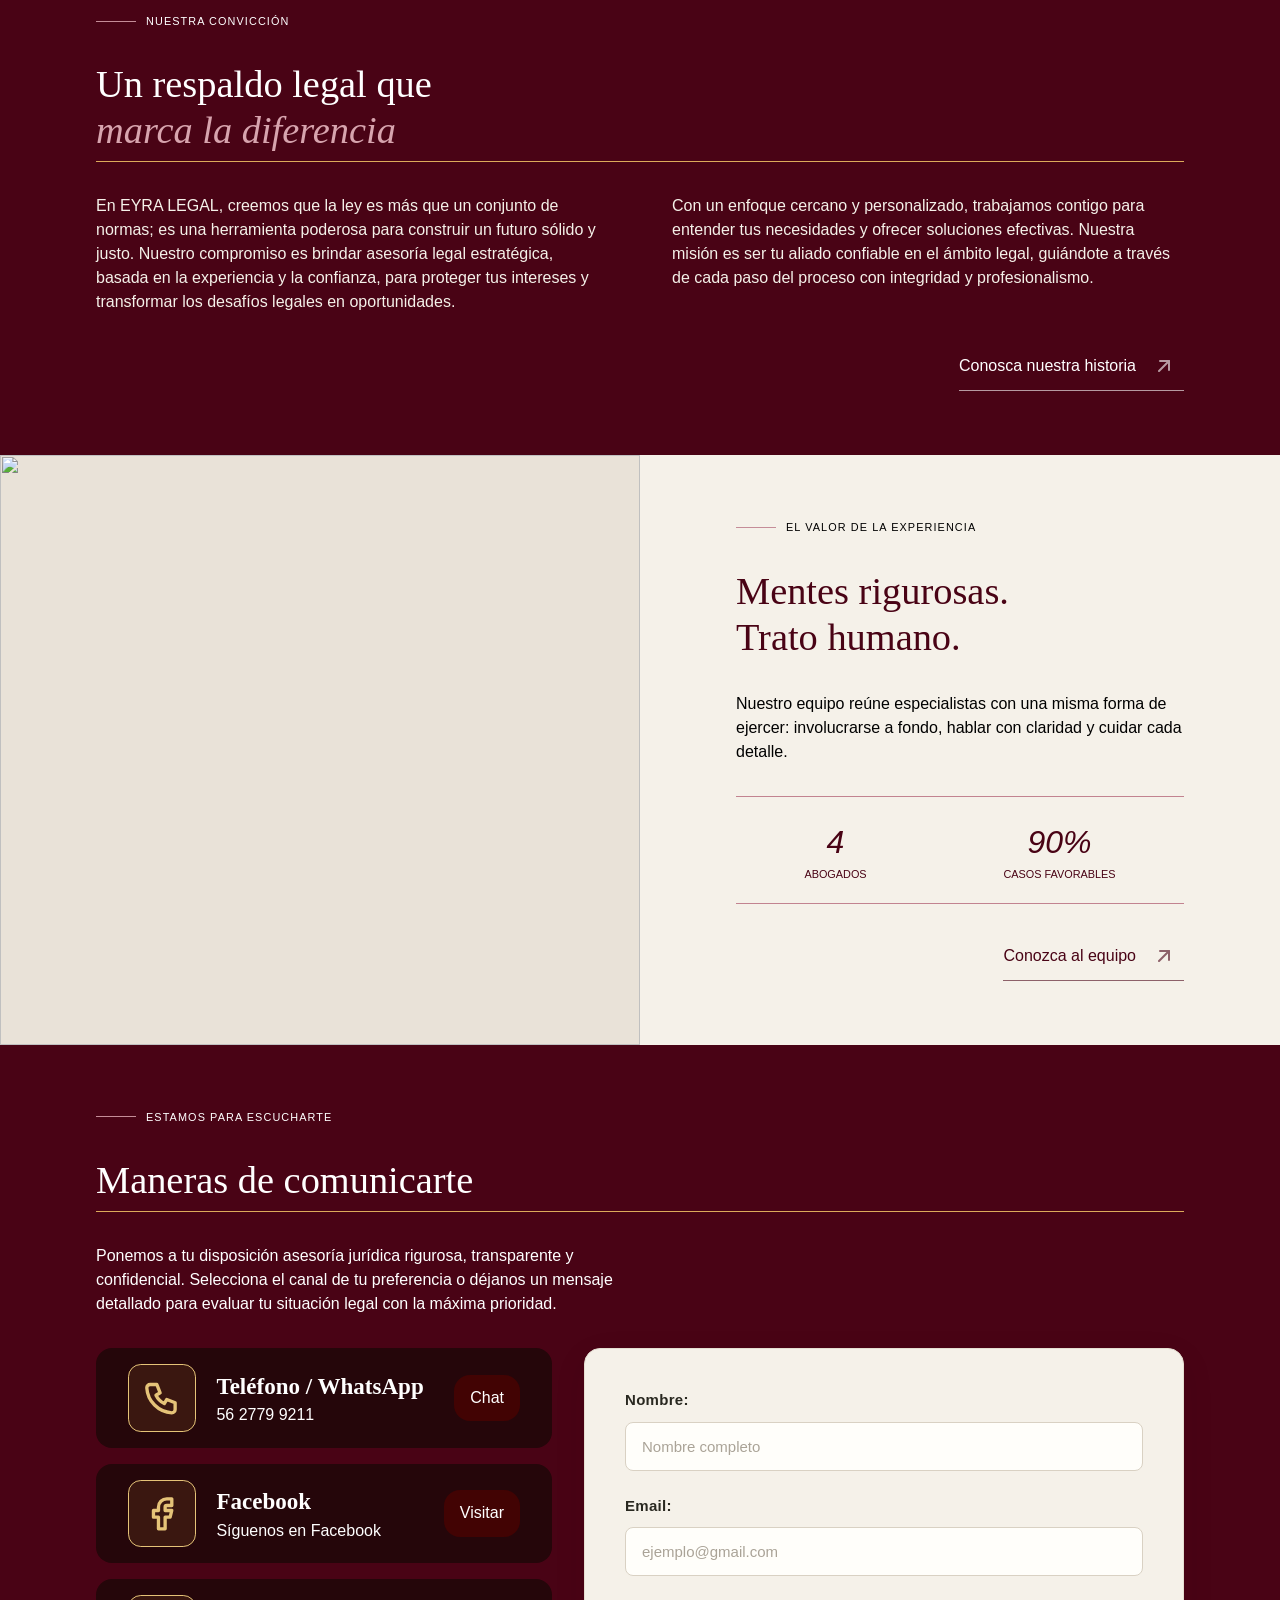
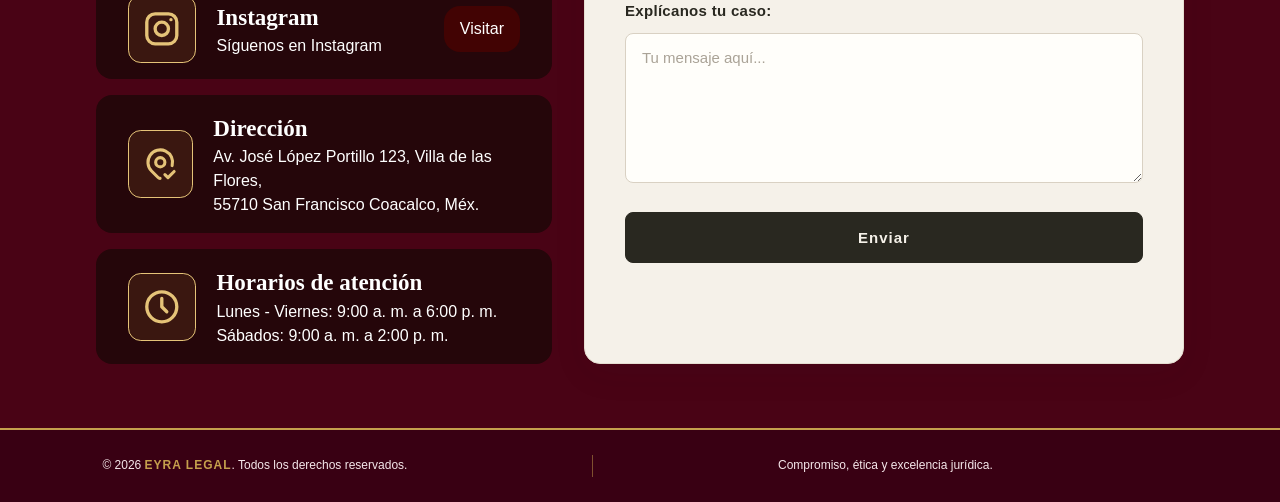
==== commit 890351a9: "Cambios generales" ====
--- a/index.html
+++ b/index.html
@@ -5,7 +5,7 @@
   <meta charset="utf-8">
   <meta name="viewport" content="width=device-width, initial-scale=1">
 
-  <title>Asistente del despacho</title>
+  <title>EYRA LEGAL</title>
 
   <!-- Conexión con CSS -->
   <link rel="stylesheet" href="assets/styles/reset.css">
@@ -13,10 +13,8 @@
   <link rel="stylesheet" href="assets/styles/responsive.css">
 
   <!-- Conexión con JavaScript -->
-  <script src="script.js" type="module"></script>
   <script src="header.js" type="module"></script>
-</head>
-
+</head>  
 <body>
 
   <!-- PÁGINA ORIGINAL: NO MODIFICAR -->
@@ -50,11 +48,9 @@
           </p>
 
           <div class="legal-hero__container-link">
-            <a href="" class="legal-hero__link">Hablemos de su caso <span class="legal-hero__arrow-link">&rarr;</span></a>
+            <a href="#contacts" class="legal-hero__link">Hablemos de su caso <span class="legal-hero__arrow-link">&rarr;</span></a>
           </div>
-
-
-
+          
         </div>
       </div>
     </section>
@@ -174,7 +170,7 @@
       </div>
     </section>
 
-    <section class="legal-contact">
+    <section class="legal-contact" id="contacts">
       <div class="legal-contact__inner">
         <p class="legal-contact__eyebrow">ESTAMOS PARA ESCUCHARTE</p>
         <h2 class="legal-contact__title">Maneras de comunicarte</h2>
@@ -190,9 +186,52 @@
                 <h3 class="legal-contact__subtitle">Teléfono / WhatsApp</h3>
                 <p class="legal-contact__text">56 2779 9211</p>
               </div>
-              <a class="legal-contact__whatsaap" href="https://wa.me/525512345678" target="_blank">
+              <a class="legal-contact__whatsaap" href="https://wa.me/525526540375" target="_blank">
                 Chat
               </a>
+            </div>
+            <!-- FACEBOOK -->
+              <div class="legal-contact__item">
+
+              <svg class="legal-contact__item-icon" xmlns="http://www.w3.org/2000/svg" width="24" height="24" viewBox="0 0 24 24" fill="none" stroke="currentColor" stroke-width="1.5" stroke-linecap="round" stroke-linejoin="round">
+              <path d="M7 10v4h3v7h4v-7h3l1-4h-4V8a1 1 0 0 1 1-1h3V3h-3a5 5 0 0 0-5 5v2z"/>
+              </svg>
+
+                <div class="legal-contact__container-text">
+                    <h3 class="legal-contact__subtitle">Facebook</h3>
+                    <p class="legal-contact__text">Síguenos en Facebook</p>
+                </div>
+
+                <a class="legal-contact__whatsaap"
+                  href="https://www.facebook.com/profile.php?id=61596269428653"
+                  target="_blank"
+                  rel="noopener noreferrer">
+                    Visitar
+                </a>
+
+            </div>
+
+            <!-- INSTAGRAM -->
+            <div class="legal-contact__item">
+
+                <svg class="legal-contact__item-icon" xmlns="http://www.w3.org/2000/svg" width="24" height="24" viewBox="0 0 24 24" fill="none" stroke="currentColor" stroke-width="1.5" stroke-linecap="round" stroke-linejoin="round">
+                    <rect x="3" y="3" width="18" height="18" rx="5"/>
+                    <circle cx="12" cy="12" r="4"/>
+                    <path d="M17.5 6.5h.01"/>
+                </svg>
+
+                <div class="legal-contact__container-text">
+                    <h3 class="legal-contact__subtitle">Instagram</h3>
+                    <p class="legal-contact__text">Síguenos en Instagram</p>
+                </div>
+
+                <a class="legal-contact__whatsaap"
+                  href="https://www.instagram.com/eyralegal91/"
+                  target="_blank"
+                  rel="noopener noreferrer">
+                    Visitar
+                </a>
+
             </div>
             <div class="legal-contact__item">
               <svg class="legal-contact__item-icon" xmlns="http://www.w3.org/2000/svg" width="24" height="24" viewBox="0 0 24 24" fill="none" stroke="currentColor" stroke-width="1" stroke-linecap="round" stroke-linejoin="round" class="icon icon-tabler icons-tabler-outline icon-tabler-map-pin-check">
@@ -242,162 +281,16 @@
   </main>
 
 
-
-
-
-
-
-
-
-
-
-
-
-
-
-
-
-
-
-
-
-
-
-
-
-
-  <!-- BOTÓN ORIGINAL: NO MODIFICAR -->
-  <button
-    id="legal-launch"
-    class="legal-launch"
-    type="button"
-    aria-controls="legal-chat"
-    aria-expanded="false">
-    Abrir asistente
-  </button>
-
-  <!-- ATENEA: ASISTENTE VIRTUAL -->
-  <section
-    id="legal-chat"
-    class="legal-chat"
-    aria-labelledby="legal-title"
-    hidden>
-
-    <!-- Encabezado -->
-    <header class="legal-header">
-
-      <!-- Avatar de balanza plateada -->
-      <div class="legal-avatar" aria-hidden="true">
-
-        <svg
-          viewBox="0 0 64 64"
-          width="34"
-          height="34"
-          fill="none"
-          stroke="currentColor"
-          stroke-width="3"
-          stroke-linecap="round"
-          stroke-linejoin="round">
-
-          <path d="M32 8V52"/>
-          <path d="M19 56H45"/>
-          <path d="M25 52H39"/>
-          <path d="M11 20H53"/>
-          <path d="M32 12L11 20"/>
-          <path d="M32 12L53 20"/>
-
-          <path d="M12 20L5 39H19L12 20Z"/>
-          <path d="M52 20L45 39H59L52 20Z"/>
-
-          <path d="M5 39Q12 48 19 39"/>
-          <path d="M45 39Q52 48 59 39"/>
-
-          <circle
-            cx="32"
-            cy="9"
-            r="3"
-            fill="currentColor"/>
-        </svg>
-
-      </div>
-
-      <!-- Nombre del asistente -->
-      <div class="legal-identity">
-        <strong id="legal-title">Atenea</strong>
-        <span>Asistente virtual de EYRA LEGAL</span>
-      </div>
-
-      <!-- Cerrar asistente -->
-      <button
-        id="legal-close"
-        class="legal-close"
-        type="button"
-        aria-label="Cerrar asistente">
-        &times;
-      </button>
-
-    </header>
-
-    <!-- Aviso informativo -->
-    <p class="legal-notice">
-      Asistente automatizado de información general.
-      No sustituye la asesoría jurídica ni confirma citas.
-      No compartas documentos ni datos confidenciales.
-    </p>
-
-    <!-- Conversación y menús -->
-    <div id="legal-content" class="legal-content">
-
-      <!-- Mensajes -->
-      <div
-        id="legal-log"
-        class="legal-log"
-        role="log"
-        aria-live="polite"
-        aria-label="Conversación">
-      </div>
-
-      <!-- Botones dinámicos -->
-      <nav
-        id="legal-options"
-        class="legal-options"
-        aria-label="Opciones de Atenea">
-      </nav>
-
-    </div>
-
-    <!-- Escribir preguntas -->
-    <form id="legal-form" class="legal-form">
-
-      <input
-        id="legal-input"
-        type="text"
-        aria-label="Pregunta para Atenea"
-        placeholder="¿En qué puedo orientarte hoy?"
-        maxlength="300"
-        required
-        autocomplete="off">
-
-      <button type="submit">
-        Enviar
-      </button>
-
-    </form>
-
-    <!-- WhatsApp inferior -->
-    <a
-      id="legal-contact"
-      class="legal-contact"
-      target="_blank"
-      rel="noopener noreferrer"
-      hidden>
-      Continuar en WhatsApp
-    </a>
-
-    <!-- Aviso de privacidad -->
-    <footer id="legal-footer"></footer>
-
-  </section>
+  
+
+
+
+
+
+
+
+    
+  
 
       <!-- FOOTER -->
    <footer class="footer">
@@ -413,9 +306,12 @@
         <p class="footer__lema">
             Compromiso, ética y excelencia jurídica.
         </p>
-
-    </div>
-    </footer>
+    <!-- Asistente virtual -->
+    <div id="atenea"></div>
+
+    <!-- Conexión con JavaScript -->
+    <script src="./atenea.js"></script>
+    <script src="./script.js"></script>
 </body>
 </html>
 
--- a/assets/styles/styles.css
+++ b/assets/styles/styles.css
@@ -1,5 +1,5 @@
 :root {
-    --primary-color: rgb(73, 3, 21);
+    --primary-color: #490315;
     --secondary-color: #f5f1e9;
     --tertiary-color: #ddab5b;
 
@@ -699,23 +699,6 @@
   SERVICES
 ======================================== */
 
-.practicas,
-.laboral,
-.familiar,
-.penal,
-.mercantil {
-    font-family: var(--font-titles);
-}
-
-.practicas *,
-.laboral *,
-.familiar *,
-.penal *,
-.mercantil * {
-    box-sizing: border-box;
-}
-
-
 .practicas {
     padding: 40px 0;
     background: #f8f3f4;
@@ -731,7 +714,7 @@
     display: grid;
     grid-template-columns: minmax(0, 1.45fr) minmax(300px, 1fr);
     align-items: center;
-    gap: 35px;
+    gap: 2.18rem;
 }
 
 .practicas__encabezado {
@@ -745,7 +728,7 @@
 .practicas__etiqueta,
 .practicas__navegacion-titulo {
     color: #704327;
-    font-size: 9px;
+    font-size: var(--text-size-secondary);
     font-weight: 700;
     letter-spacing: .5px;
 }
@@ -757,18 +740,18 @@
 }
 
 .practicas__titulo {
-    margin: 0 0 8px;
-    color: #490519;
-    font: 500 clamp(31px, 3.5vw, 46px) Georgia, serif;
-    letter-spacing: -1.5px;
-    line-height: 1.15;
+    color: var(--primary-color);
+    font-family: var(--font-title);
+    font-size: var(--text-size-title);
+    line-height: 1.2;
+    font-weight: 500;
 }
 
 .practicas__descripcion {
-    max-width: 520px;
+    max-width: 100%;
     margin: 0;
     color: #765050;
-    font-size: 14px;
+    font-size: var(--text-size-primary);
     line-height: 1.6;
 }
 
@@ -785,6 +768,7 @@
     display: grid;
     grid-template-columns: repeat(3, minmax(0, 1fr));
     margin-bottom: 12px;
+    align-items: center;
 }
 
 .practicas__dato {
@@ -801,13 +785,13 @@
 
 .practicas__cantidad {
     color: #490519;
-    font: 22px Georgia, serif;
+    font: clamp(1rem, 1.4vw, 1.4rem) Georgia, serif;
     margin-bottom: 4px;
 }
 
 .practicas__detalle {
     color: #79512e;
-    font-size: 9px;
+    font-size: clamp(0.5rem, 0.7vw, 0.7rem);
     font-weight: 700;
 }
 
@@ -822,7 +806,7 @@
 
 .practicas__validacion-texto {
     color: #805d63;
-    font-size: 10px;
+    font-size: var(--text-size-secondary);
 }
 
 .practicas__cedula {
@@ -843,6 +827,8 @@
 
 .practicas__navegacion {
     margin-top: 46px;
+    font-size: var(--text-size-secondary);
+    font-family: var(--font-title);
 }
 
 .practicas__enlaces {
@@ -857,7 +843,6 @@
     background: #f2ebed;
     color: #351323;
     border-radius: 3px;
-    font-size: 10px;
     font-weight: 700;
     text-decoration: none;
     transition: background .3s, color .3s;
@@ -869,7 +854,7 @@
 }
 
 .practicas__enlace:hover {
-    background: #580f29;
+    background: var(--primary-color);
     color: #fff;
 }
 
@@ -878,18 +863,17 @@
 }
 
 .practicas__enlace:focus-visible {
-    outline: 2px solid #580f29;
+    outline: 2px solid var(--primary-color);
     outline-offset: 3px;
 }
 
 /* ==========================================
    2. ESPECIALIDADES JURÍDICAS
-   LABORAL - FAMILIAR - PENAL - MERCANTIL
+    FAMILIAR - PENAL - MERCANTIL
 ========================================== */
 
 /* BLOQUES PRINCIPALES */
 
-.laboral,
 .familiar,
 .penal,
 .mercantil {
@@ -899,7 +883,6 @@
 
 /* CONTENEDORES */
 
-.laboral__contenedor,
 .familiar__contenedor,
 .penal__contenedor,
 .mercantil__contenedor {
@@ -908,8 +891,6 @@
 }
 
 /* ENCABEZADOS */
-
-.laboral__encabezado,
 .familiar__encabezado,
 .penal__encabezado,
 .mercantil__encabezado {
@@ -917,15 +898,13 @@
 }
 
 /* ETIQUETAS */
-
-.laboral__etiqueta,
 .familiar__etiqueta,
 .penal__etiqueta,
 .mercantil__etiqueta {
     display: inline-block;
     padding: 6px 12px;
     margin-bottom: 14px;
-    background: #581126;
+    background: #694c27;
     color: #fff;
     border-radius: 3px;
     font-size: 10px;
@@ -933,34 +912,26 @@
     letter-spacing: 1px;
 }
 
-/* COLOR ESPECIAL PARA FAMILIAR */
-
-.familiar__etiqueta {
-    background: #694c27;
-}
 
 /* TÍTULOS */
-
-.laboral__titulo,
 .familiar__titulo,
 .penal__titulo,
 .mercantil__titulo {
     margin: 0 0 12px;
-    color: #480b1f;
-    font: 500 38px Georgia, serif;
+    color: var(--primary-color);
+    font-family: var(--font-title);
+    font-size: var(--text-size-title);
+    font-weight: 500;
 }
 
 /* DESCRIPCIONES */
-
-.laboral__descripcion,
 .familiar__descripcion,
 .penal__descripcion,
 .mercantil__descripcion {
     max-width: 750px;
     margin: 0;
     color: #76515b;
-    font-size: 15px;
-    line-height: 1.8;
+    font-size: var(--text-size-primary);
 }
 
 /* ==========================================
@@ -969,7 +940,6 @@
 
 /* CUADRÍCULAS */
 
-.laboral__servicios,
 .familiar__servicios,
 .penal__servicios,
 .mercantil__servicios {
@@ -981,7 +951,6 @@
 
 /* TARJETAS */
 
-.laboral__tarjeta,
 .familiar__tarjeta,
 .penal__tarjeta,
 .mercantil__tarjeta {
@@ -994,7 +963,6 @@
 
 /* EFECTO HOVER */
 
-.laboral__tarjeta:hover,
 .familiar__tarjeta:hover,
 .penal__tarjeta:hover,
 .mercantil__tarjeta:hover {
@@ -1004,7 +972,6 @@
 
 /* ICONOS */
 
-.laboral__icono,
 .familiar__icono,
 .penal__icono,
 .mercantil__icono {
@@ -1022,33 +989,29 @@
 
 /* SUBTÍTULOS */
 
-.laboral__subtitulo,
 .familiar__subtitulo,
 .penal__subtitulo,
 .mercantil__subtitulo {
-    margin: 0 0 9px;
     color: #490c23;
-    font-size: 17px;
-    font-weight: 600;
+    font-size: var(--text-size-subtitle);
+    font-family: var(--font-title);
+    font-weight: 500;
 }
 
 /* TEXTOS */
 
-.laboral__texto,
 .familiar__texto,
 .penal__texto,
 .mercantil__texto {
     margin: 0;
     color: #745b63;
-    font-size: 14px;
-    line-height: 1.7;
+    font-size: var(--text-size-primary);
 }
 
 /* ==========================================
    4. CONTACTO
 ========================================== */
 
-.laboral__contacto,
 .familiar__contacto,
 .penal__contacto,
 .mercantil__contacto {
@@ -1057,11 +1020,10 @@
     justify-content: space-between;
     gap: 25px;
     padding: 25px 30px;
-    background: #581126;
+    background: var(--primary-color);
     border-radius: 7px;
 }
 
-.laboral__contacto-informacion,
 .familiar__contacto-informacion,
 .penal__contacto-informacion,
 .mercantil__contacto-informacion {
@@ -1070,31 +1032,26 @@
 
 /* TÍTULOS DE CONTACTO */
 
-.laboral__contacto-titulo,
 .familiar__contacto-titulo,
 .penal__contacto-titulo,
 .mercantil__contacto-titulo {
     margin: 0 0 7px;
     color: #fff;
-    font-size: 18px;
-    font-weight: 600;
+    font-size: var(--text-size-primary);
 }
 
 /* TEXTOS DE CONTACTO */
 
-.laboral__contacto-texto,
 .familiar__contacto-texto,
 .penal__contacto-texto,
 .mercantil__contacto-texto {
     margin: 0;
     color: #efdce2;
-    font-size: 13px;
-    line-height: 1.5;
+    font-size: var(--text-size-secondary);
 }
 
 /* BOTONES */
 
-.laboral__boton,
 .familiar__boton,
 .penal__boton,
 .mercantil__boton {
@@ -1106,15 +1063,34 @@
     background: #fff;
     color: #581126;
     border-radius: 4px;
-    font-size: 13px;
-    font-weight: 700;
+    font-size: var(--text-size-secondary);
+    font-weight: 600;
     text-decoration: none;
     transition: background .3s;
 }
+/* Separación de botones flotantes */
+
+.volver {
+    position: fixed;
+    bottom: 20px;
+    left: 20px;
+    right: auto;
+    z-index: 999;
+}
+
+.legal-launch {
+    position: fixed;
+    bottom: 20px;
+    right: 20px;
+    z-index: 1000;
+}
+
+.legal-chat {
+    z-index: 1001;
+}
 
 /* HOVER DE BOTONES */
 
-.laboral__boton:hover,
 .familiar__boton:hover,
 .penal__boton:hover,
 .mercantil__boton:hover {
@@ -1123,7 +1099,6 @@
 
 /* ACCESIBILIDAD */
 
-.laboral__boton:focus-visible,
 .familiar__boton:focus-visible,
 .penal__boton:focus-visible,
 .mercantil__boton:focus-visible {
@@ -1156,21 +1131,18 @@
 
 @media (max-width: 768px) {
 
-    .laboral,
     .familiar,
     .penal,
     .mercantil {
         padding: 45px 20px;
     }
 
-    .laboral__titulo,
     .familiar__titulo,
     .penal__titulo,
     .mercantil__titulo {
         font-size: 32px;
     }
 
-    .laboral__contacto,
     .familiar__contacto,
     .penal__contacto,
     .mercantil__contacto {
@@ -1205,14 +1177,12 @@
         padding: 10px;
     }
 
-    .laboral__titulo,
     .familiar__titulo,
     .penal__titulo,
     .mercantil__titulo {
         font-size: 29px;
     }
 
-    .laboral__servicios,
     .familiar__servicios,
     .penal__servicios,
     .mercantil__servicios {
@@ -1220,21 +1190,18 @@
         gap: 15px;
     }
 
-    .laboral__tarjeta,
     .familiar__tarjeta,
     .penal__tarjeta,
     .mercantil__tarjeta {
         padding: 20px;
     }
 
-    .laboral__contacto,
     .familiar__contacto,
     .penal__contacto,
     .mercantil__contacto {
         padding: 22px;
     }
 
-    .laboral__boton,
     .familiar__boton,
     .penal__boton,
     .mercantil__boton {
@@ -1607,6 +1574,26 @@
 }
 
 /* TIPOGRAFÍA */
+/* SUBTÍTULOS */
+
+.familiar__subtitulo,
+.penal__subtitulo,
+.mercantil__subtitulo {
+    color: #490c23;
+    font-size: var(--text-size-subtitle);
+    font-family: var(--font-title);
+    font-weight: 500;
+}
+
+/* TEXTOS */
+
+.familiar__texto,
+.penal__texto,
+.mercantil__texto {
+    margin: 0;
+    color: #745b63;
+    font-size: var(--text-size-primary);
+}
 
 .nosotros__titulo,
 .historia__titulo,
@@ -1625,7 +1612,7 @@
 .identidad__subtitulo,
 .pilares__titulo,
 .pilares__subtitulo {
-    color: #490519;
+    color: var(--primary-color);
 }
 
 .nosotros__descripcion,
@@ -1679,7 +1666,7 @@
 .nosotros__descripcion {
     max-width: 650px;
     margin: auto;
-    font-size: 13px;
+    font-size: var(--text-size-primary);
     line-height: 1.7;
 }
 
@@ -1721,7 +1708,7 @@
     display: block;
     margin-bottom: 12px;
     color: #a47b2c;
-    font-size: 10px;
+    font-size: var(--text-size-secondary);
     font-weight: 700;
     letter-spacing: 2px;
 }
@@ -1734,7 +1721,7 @@
 
 .historia__texto {
     margin: 0 0 16px;
-    font-size: 14px;
+    font-size: var(--text-size-primary);
     line-height: 1.8;
 }
 
@@ -1786,7 +1773,7 @@
 .identidad__titulo,
 .pilares__titulo {
     margin: 0;
-    font-size: clamp(25px, 3vw, 32px);
+    font-size: var(--text-size-title);
 }
 
 .identidad__linea {
@@ -1819,6 +1806,7 @@
     display: flex;
     align-items: center;
     justify-content: space-between;
+
 }
 
 .identidad__cabecera {
@@ -1840,7 +1828,7 @@
     align-items: center;
     justify-content: center;
     color: #490519;
-    font-size: 16px;
+    font-size: var(--text-size-secondary);
 }
 
 .identidad__icono {
@@ -1852,12 +1840,12 @@
 
 .identidad__subtitulo {
     margin: 0 0 14px;
-    font-size: 25px;
+    font-size: var(--text-size-subtitle);
 }
 
 .identidad__descripcion {
     margin: 0 0 25px;
-    font-size: 13px;
+    font-size: var(--text-size-primary);
     line-height: 1.8;
 }
 
@@ -1910,12 +1898,13 @@
 
 .pilares__titulo {
     margin-bottom: 10px;
+    font-size: var(--text-size-title);
 }
 
 .pilares__descripcion {
     max-width: 650px;
     margin: auto;
-    font-size: 13px;
+    font-size: var( --text-size-primary);
     line-height: 1.7;
 }
 
@@ -1948,7 +1937,7 @@
 .pilares__numero {
     color: #9a702d;
     font-family: 'Playfair Display', serif;
-    font-size: 13px;
+    font-size: var( --text-size-secondary);
     font-weight: 600;
 }
 
@@ -1961,13 +1950,13 @@
 
 .pilares__subtitulo {
     margin: 0 0 12px;
-    font-size: 17px;
+    font-size: var(--text-size-subtitle);
     line-height: 1.4;
 }
 
 .pilares__texto {
     margin: 0 0 25px;
-    font-size: 12px;
+    font-size: var(--text-size-primary);
     line-height: 1.8;
 }
 
@@ -1976,7 +1965,7 @@
     padding-top: 15px;
     border-top: 1px solid #f0e8eb;
     color: #9a702d;
-    font-size: 9px;
+    font-size: var(--text-size-secondary);
     font-weight: 600;
     letter-spacing: .4px;
 }
@@ -2038,7 +2027,7 @@
 .contacto-banner__titulo {
     margin: 0 0 14px;
     color: #fff;
-    font-size: clamp(26px, 4vw, 38px);
+    font-size: var(--text-size-subtitle);
     line-height: 1.2;
 }
 
@@ -2046,7 +2035,7 @@
     max-width: 650px;
     margin: 0;
     color: #f5e6ea;
-    font-size: 14px;
+    font-size: var(--text-size-primary);
     line-height: 1.8;
 }
 
@@ -2061,7 +2050,7 @@
     color: #490519;
     border: 2px solid #fff;
     border-radius: 8px;
-    font-size: 14px;
+    font-size: var(--text-size-subtitle);
     font-weight: 700;
     text-decoration: none;
     transition: background .3s, border-color .3s;
@@ -2194,8 +2183,8 @@
 
     z-index: 1001;
 
-    background: #18283d;
-    color: white;
+    background: #EBC46E;
+    color: #641E35;
     border: 0;
     border-radius: 8px;
     padding: 11px;
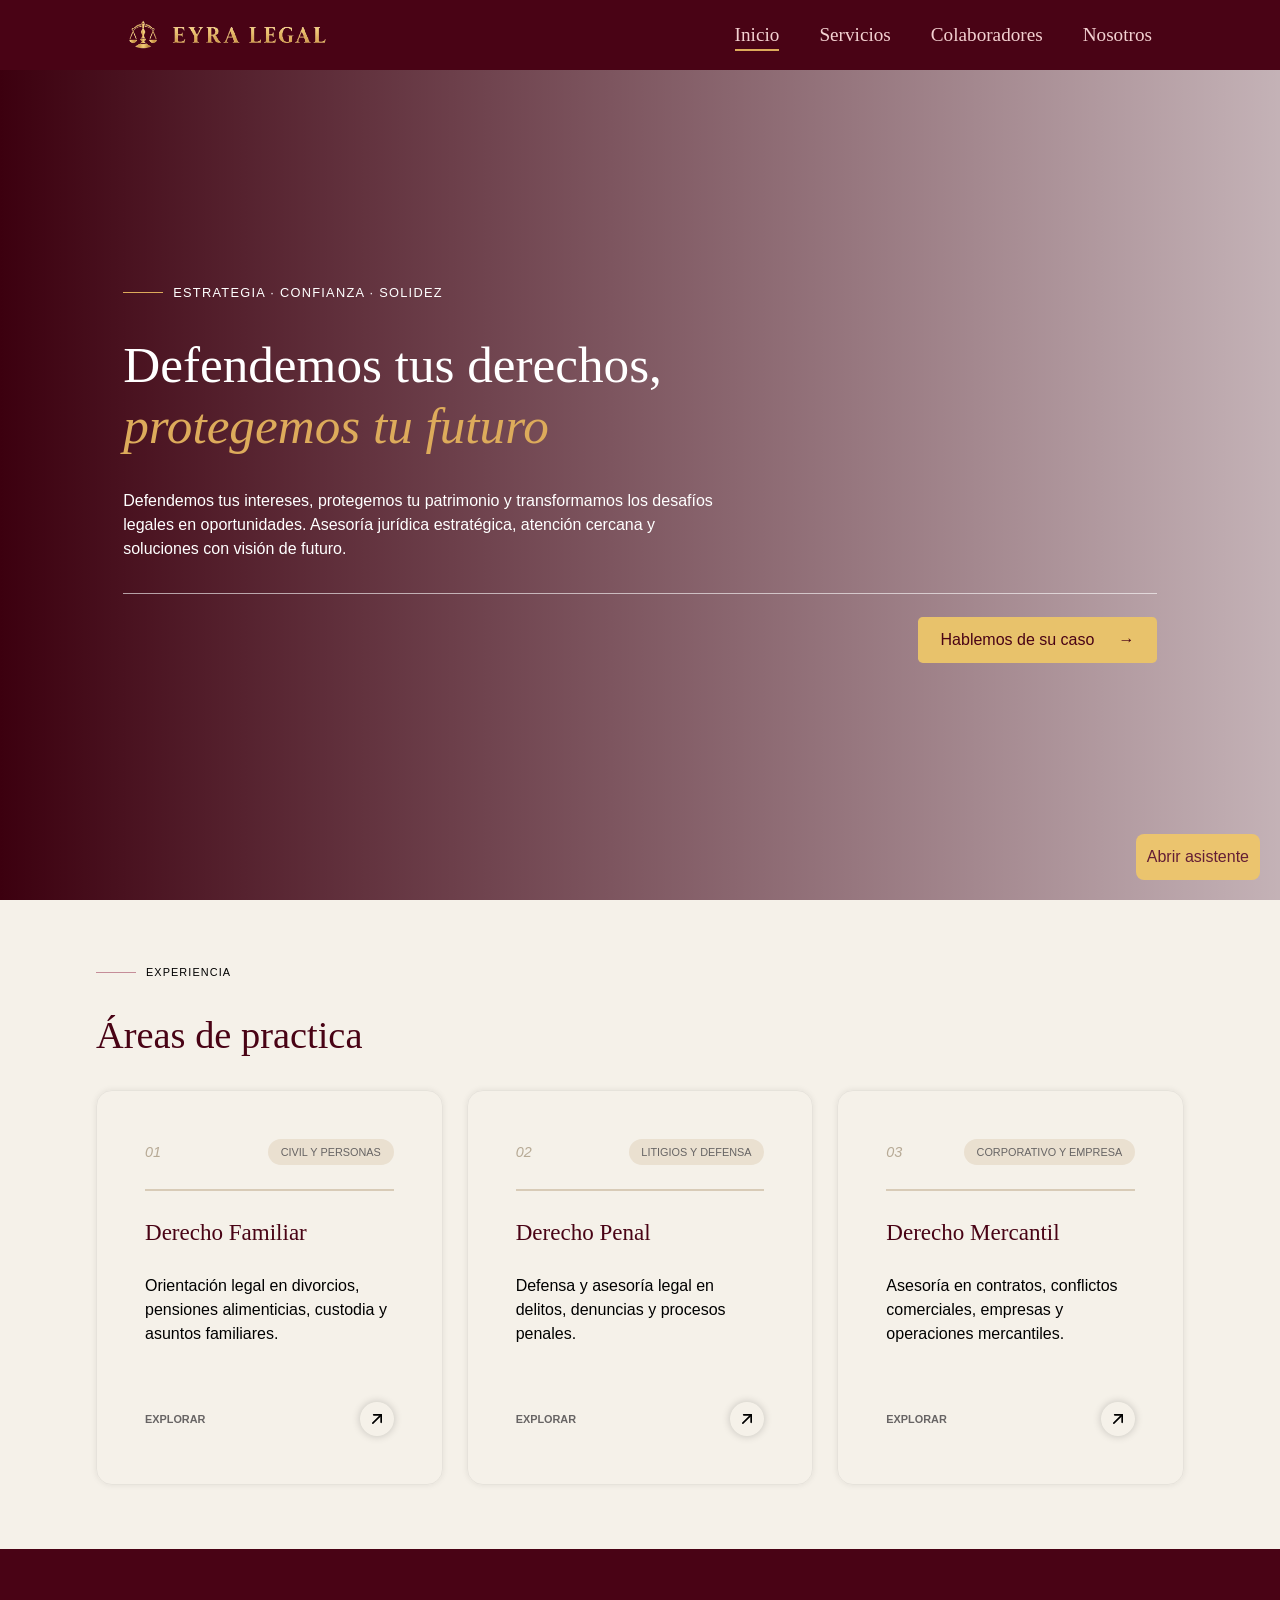
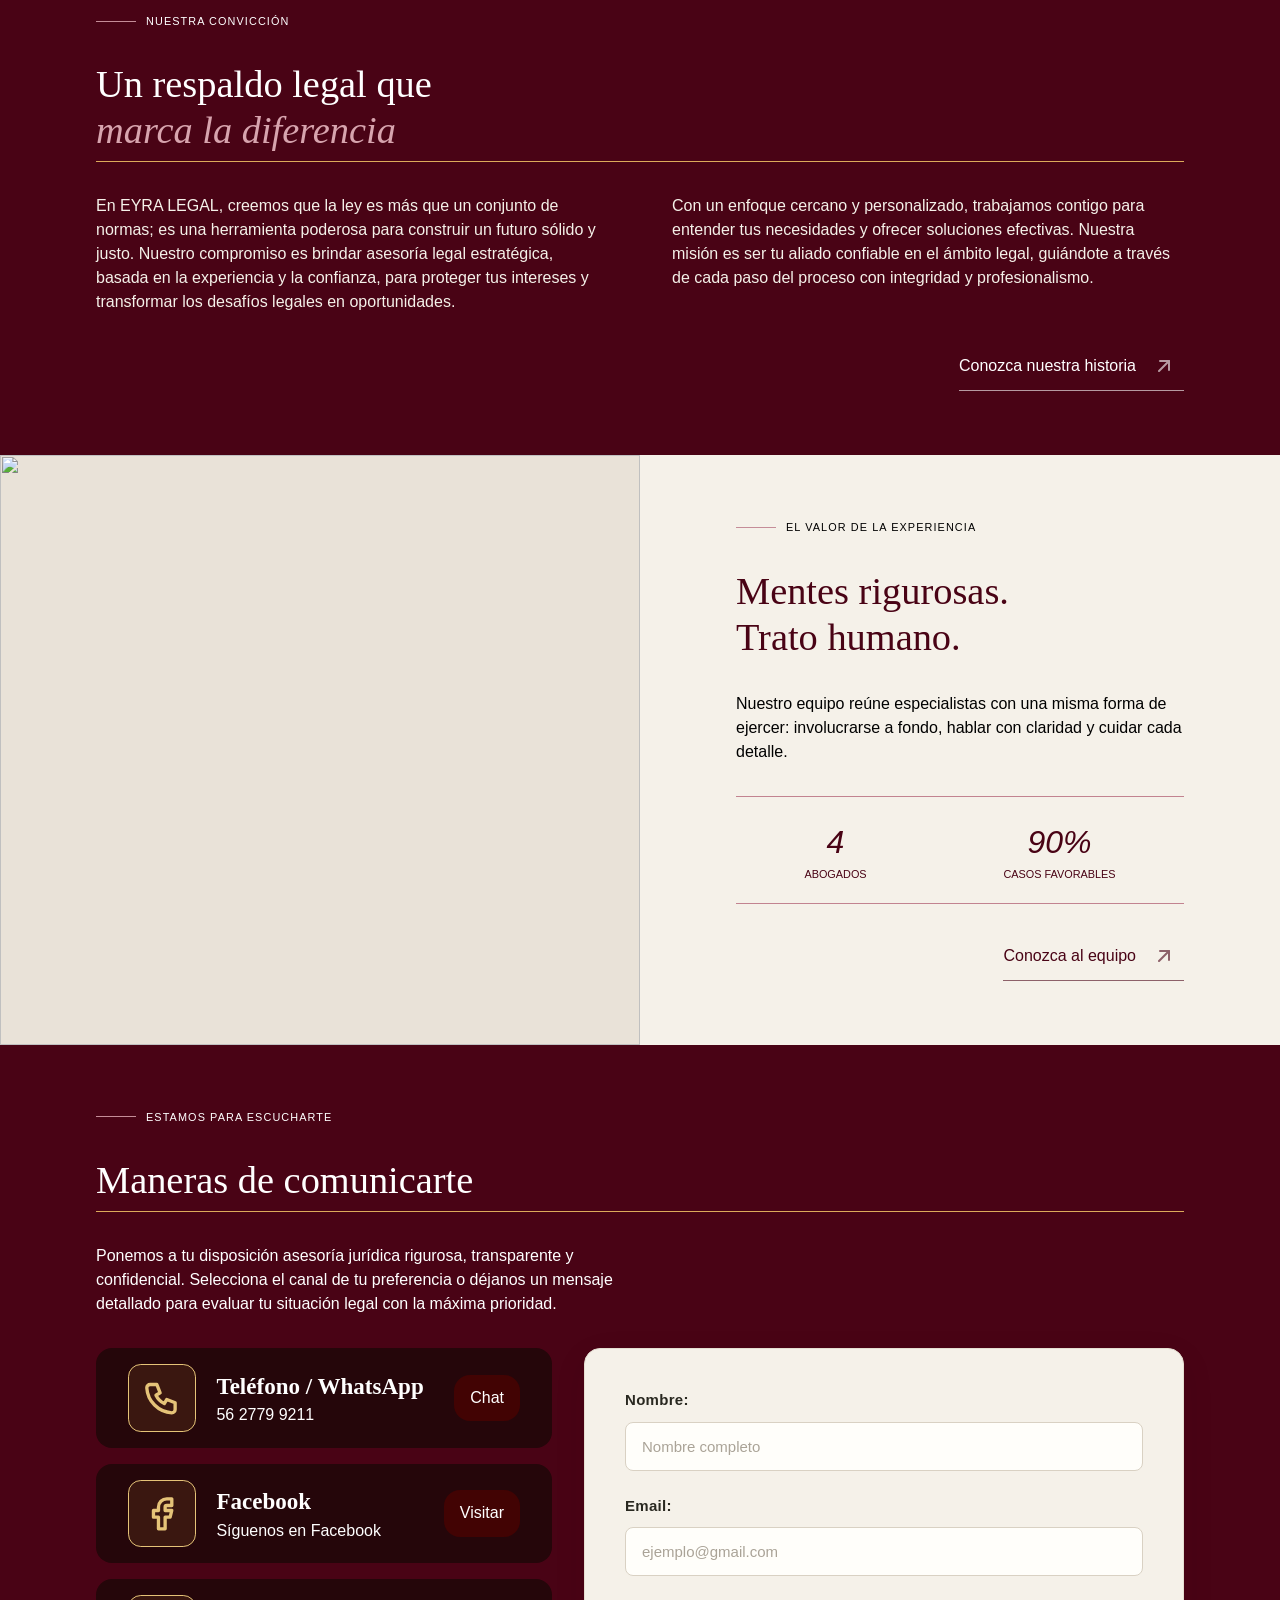
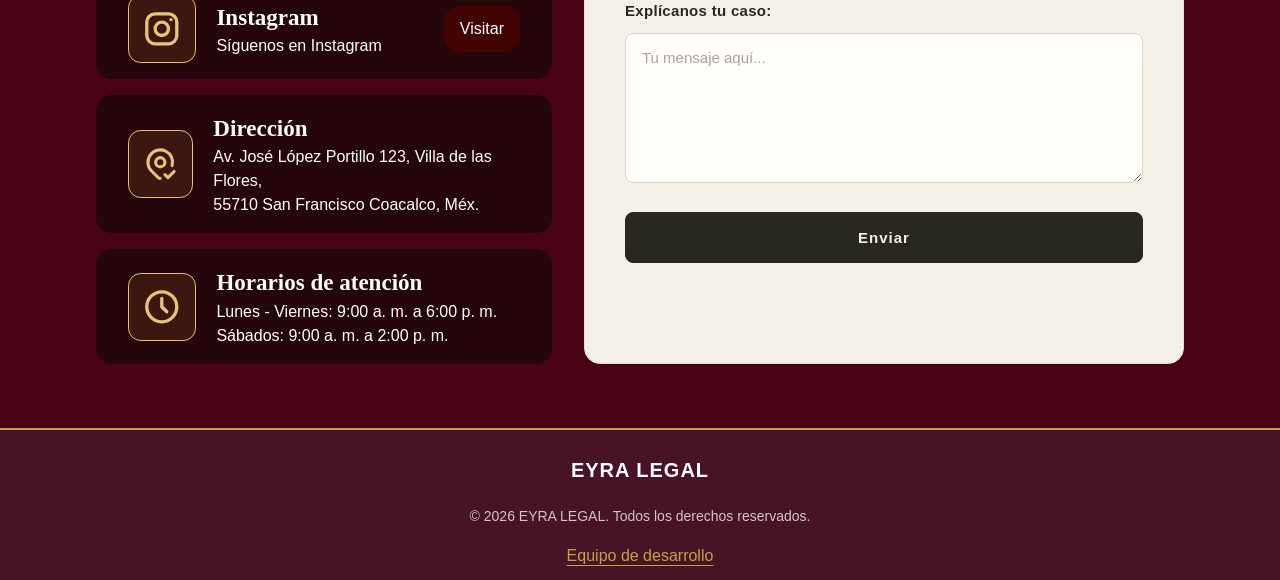
==== commit d3ec6049: "Desarrolladores y ajustes" ====
--- a/index.html
+++ b/index.html
@@ -133,7 +133,7 @@
           </p>
         </div>
         <div class="legal-about__container-link">
-          <a href="nosotros.html" class="legal-about__link">Conosca nuestra historia
+          <a href="nosotros.html" class="legal-about__link">Conozca nuestra historia
             <span class="legal-about__link-icon">
               <svg xmlns="http://www.w3.org/2000/svg" class="legal-about__icon" width="24" height="24" viewBox="0 0 24 24" fill="none" stroke="currentColor" stroke-width="1" stroke-linecap="round" stroke-linejoin="round" aria-hidden="true">
                 <path d="M17 7l-10 10" />
@@ -282,30 +282,11 @@
 
 
   
-
-
-
-
-
-
-
-    
-  
-
-      <!-- FOOTER -->
-   <footer class="footer">
-    <div class="footer__contenedor">
-
-        <p class="footer__copyright">
-            © 2026 <span class="footer__marca">EYRA LEGAL</span>.
-            Todos los derechos reservados.
-        </p>
-
-        <span class="footer__separador"></span>
-
-        <p class="footer__lema">
-            Compromiso, ética y excelencia jurídica.
-        </p>
+        <!-- FOOTER -->
+    <div id="footer"></div>
+
+    <script type="module" src="./footer.js"></script>
+
     <!-- Asistente virtual -->
     <div id="atenea"></div>
 
--- a/assets/styles/styles.css
+++ b/assets/styles/styles.css
@@ -2605,3 +2605,271 @@
     transition: none;
   }
 }
+
+/* ==========================================
+   FOOTER - EYRA LEGAL
+========================================== */
+
+.footer {
+    width: 100%;
+    background-color: #491326;
+    padding: 25px 20px 15px;
+    font-family: 'Montserrat', sans-serif;
+    text-align: center;
+    box-sizing: border-box;
+}
+
+.footer__contenedor {
+    display: flex;
+    flex-direction: column;
+    align-items: center;
+    gap: 20px;
+}
+
+.footer__marca {
+    color: #FFFFFF;
+    font-size: 20px;
+    font-weight: 600;
+    margin: 0;
+}
+
+.footer__copyright {
+    color: #D1C6C9;
+    font-size: 14px;
+    font-weight: 400;
+    line-height: 1.6;
+    margin: 0;
+}
+
+.footer__developers {
+    background: transparent;
+    border: none;
+    padding: 0;
+    color: #C5A04D;
+    font-family: 'Montserrat', sans-serif;
+    font-size: 16px;
+    text-decoration: underline;
+    text-underline-offset: 4px;
+    cursor: pointer;
+    transition: color 0.3s ease;
+}
+
+.footer__developers:hover {
+    color: #FFFFFF;
+}
+
+
+/* ==========================================
+   VENTANA EMERGENTE
+========================================== */
+
+.developers {
+    position: fixed;
+    inset: 0;
+    width: 90%;
+    max-width: 600px;
+    max-height: 90vh;
+    margin: auto;
+    padding: 0;
+    border: none;
+    border-top: 4px solid #641E35;
+    border-radius: 8px;
+    background-color: #FCFAF7;
+    box-sizing: border-box;
+    overflow-y: auto;
+    box-shadow: 0 10px 40px rgba(0, 0, 0, 0.2);
+}
+
+.developers:not([open]) {
+    display: none;
+}
+
+.developers::backdrop {
+    background-color: rgba(0, 0, 0, 0.65);
+    backdrop-filter: blur(3px);
+}
+
+.developers__container {
+    position: relative;
+    padding: 35px 30px;
+}
+
+
+/* ==========================================
+   BOTÓN DE CIERRE
+========================================== */
+
+.developers__close {
+    position: absolute;
+    top: 10px;
+    right: 18px;
+    background: transparent;
+    border: none;
+    color: #641E35;
+    font-size: 30px;
+    cursor: pointer;
+    transition: color 0.3s ease;
+}
+
+.developers__close:hover {
+    color: #C5A04D;
+}
+
+
+/* ==========================================
+   ENCABEZADO
+========================================== */
+
+.developers__header {
+    text-align: center;
+    margin-bottom: 30px;
+}
+
+.developers__eyebrow {
+    font-family: 'Montserrat', sans-serif;
+    font-size: 10px;
+    font-weight: 600;
+    letter-spacing: 3px;
+    color: #967431;
+    margin: 0 0 10px;
+}
+
+.developers__title {
+    font-family: 'Playfair Display', serif;
+    font-size: 32px;
+    font-weight: 600;
+    color: #641E35;
+    margin: 0 0 15px;
+}
+
+.developers__title::after {
+    content: "";
+    display: block;
+    width: 45px;
+    height: 2px;
+    background-color: #C5A04D;
+    margin: 12px auto;
+}
+
+.developers__description {
+    font-family: 'Montserrat', sans-serif;
+    font-size: 13px;
+    line-height: 1.6;
+    color: #666666;
+    margin: 0;
+}
+
+
+/* ==========================================
+   EQUIPO DE DESARROLLO
+========================================== */
+
+.developers__grid {
+    display: grid;
+    grid-template-columns: repeat(2, minmax(0, 1fr));
+    gap: 25px;
+}
+
+.developers__member {
+    text-align: center;
+}
+
+.developers__image {
+    display: block;
+    width: 110px;
+    height: 110px;
+    object-fit: cover;
+    object-position: center;
+    border-radius: 50%;
+    border: 2px solid #C5A04D;
+    padding: 4px;
+    box-sizing: border-box;
+    margin: 0 auto 12px;
+}
+
+.developers__name {
+    font-family: 'Playfair Display', serif;
+    font-size: 17px;
+    font-weight: 600;
+    color: #641E35;
+    margin: 0 0 5px;
+}
+
+.developers__role {
+    font-family: 'Montserrat', sans-serif;
+    font-size: 12px;
+    color: #666666;
+    margin: 0;
+}
+
+
+/* ==========================================
+   INFORMACIÓN INSTITUCIONAL
+========================================== */
+
+.developers__footer {
+    border-top: 1px solid #C0C0C0;
+    text-align: center;
+    margin-top: 30px;
+    padding-top: 20px;
+}
+
+.developers__career {
+    font-family: 'Montserrat', sans-serif;
+    font-size: 11px;
+    line-height: 1.6;
+    color: #666666;
+    margin: 0;
+}
+
+.developers__university {
+    font-family: 'Playfair Display', serif;
+    font-size: 16px;
+    color: #641E35;
+    margin: 8px 0 0;
+}
+
+.developers__year {
+    font-family: 'Montserrat', sans-serif;
+    font-size: 11px;
+    color: #777777;
+    margin: 6px 0 0;
+}
+
+
+/* ==========================================
+   DISEÑO RESPONSIVO
+========================================== */
+
+@media screen and (max-width: 480px) {
+
+    .footer__copyright {
+        font-size: 12px;
+    }
+
+    .footer__developers {
+        font-size: 14px;
+    }
+
+    .developers__container {
+        padding: 35px 15px;
+    }
+
+    .developers__title {
+        font-size: 26px;
+    }
+
+    .developers__image {
+        width: 85px;
+        height: 85px;
+    }
+
+    .developers__name {
+        font-size: 14px;
+    }
+
+    .developers__grid {
+        gap: 20px 10px;
+    }
+
+}
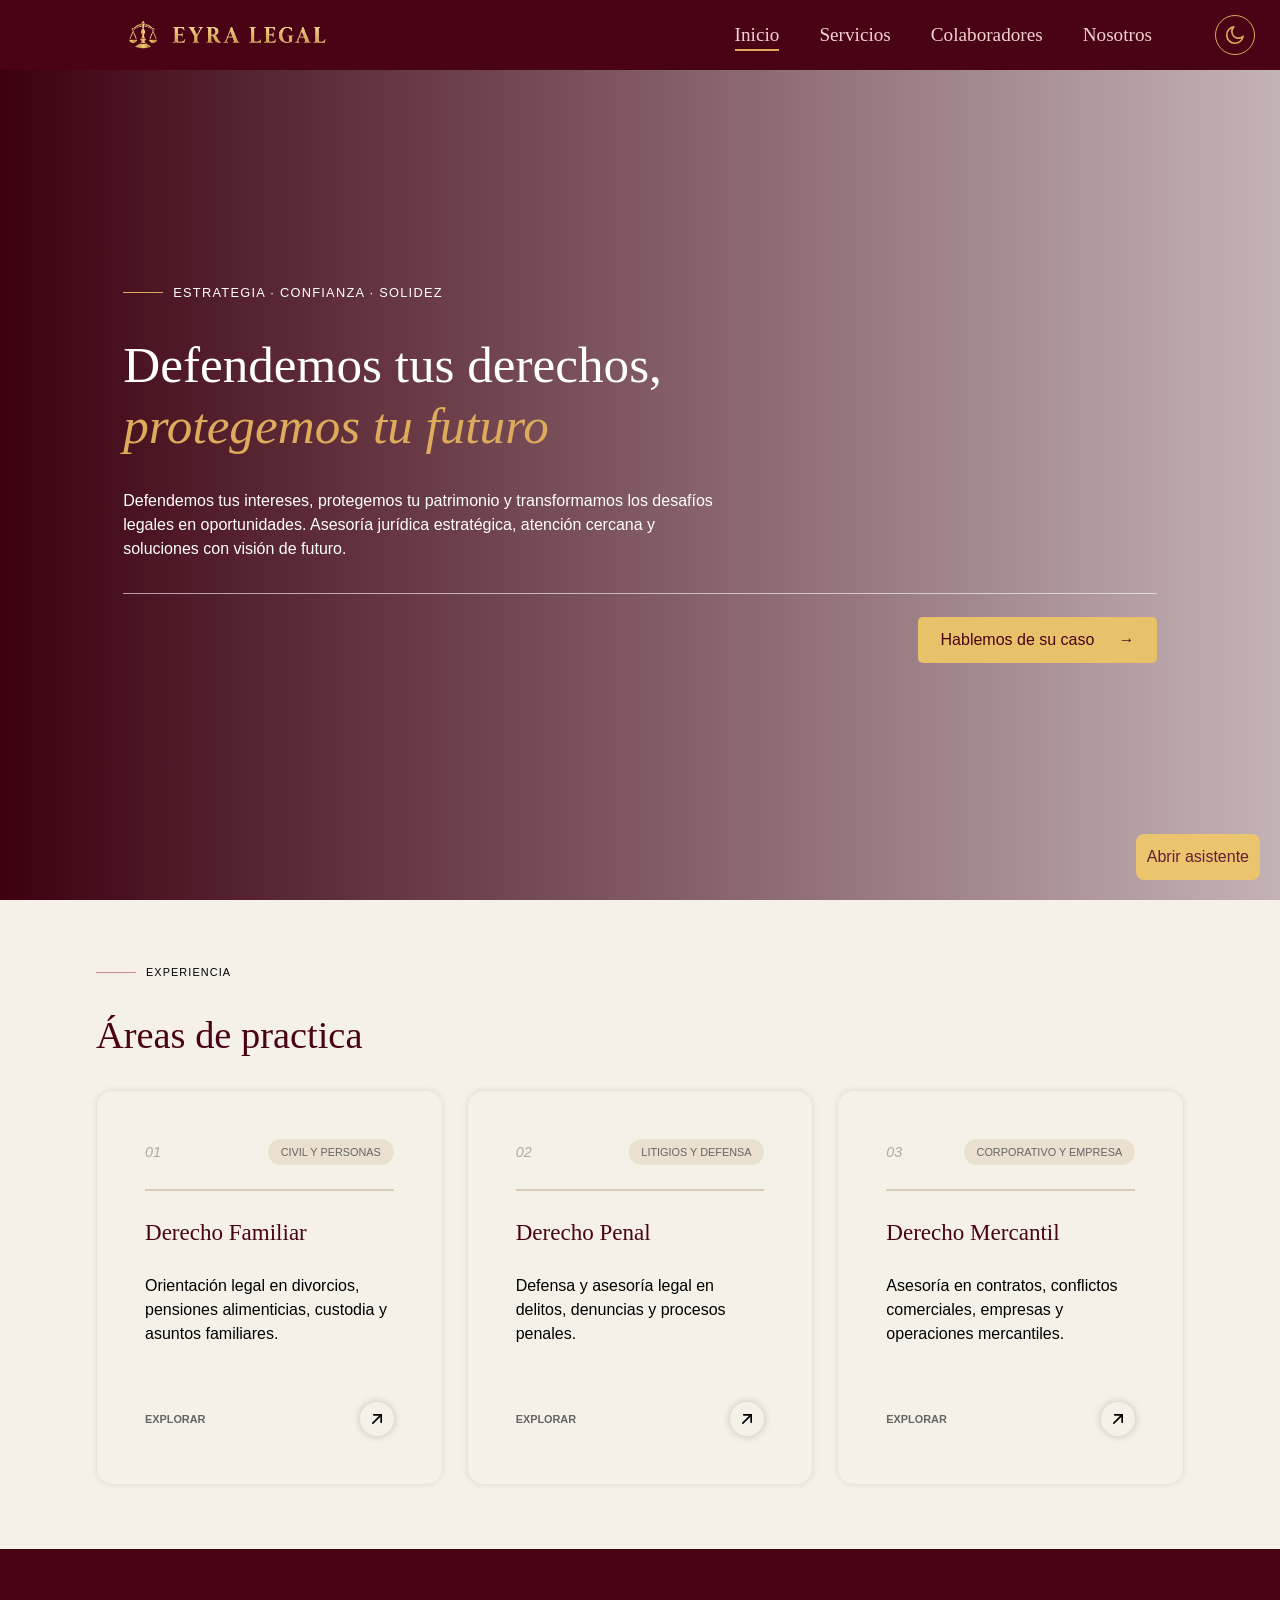
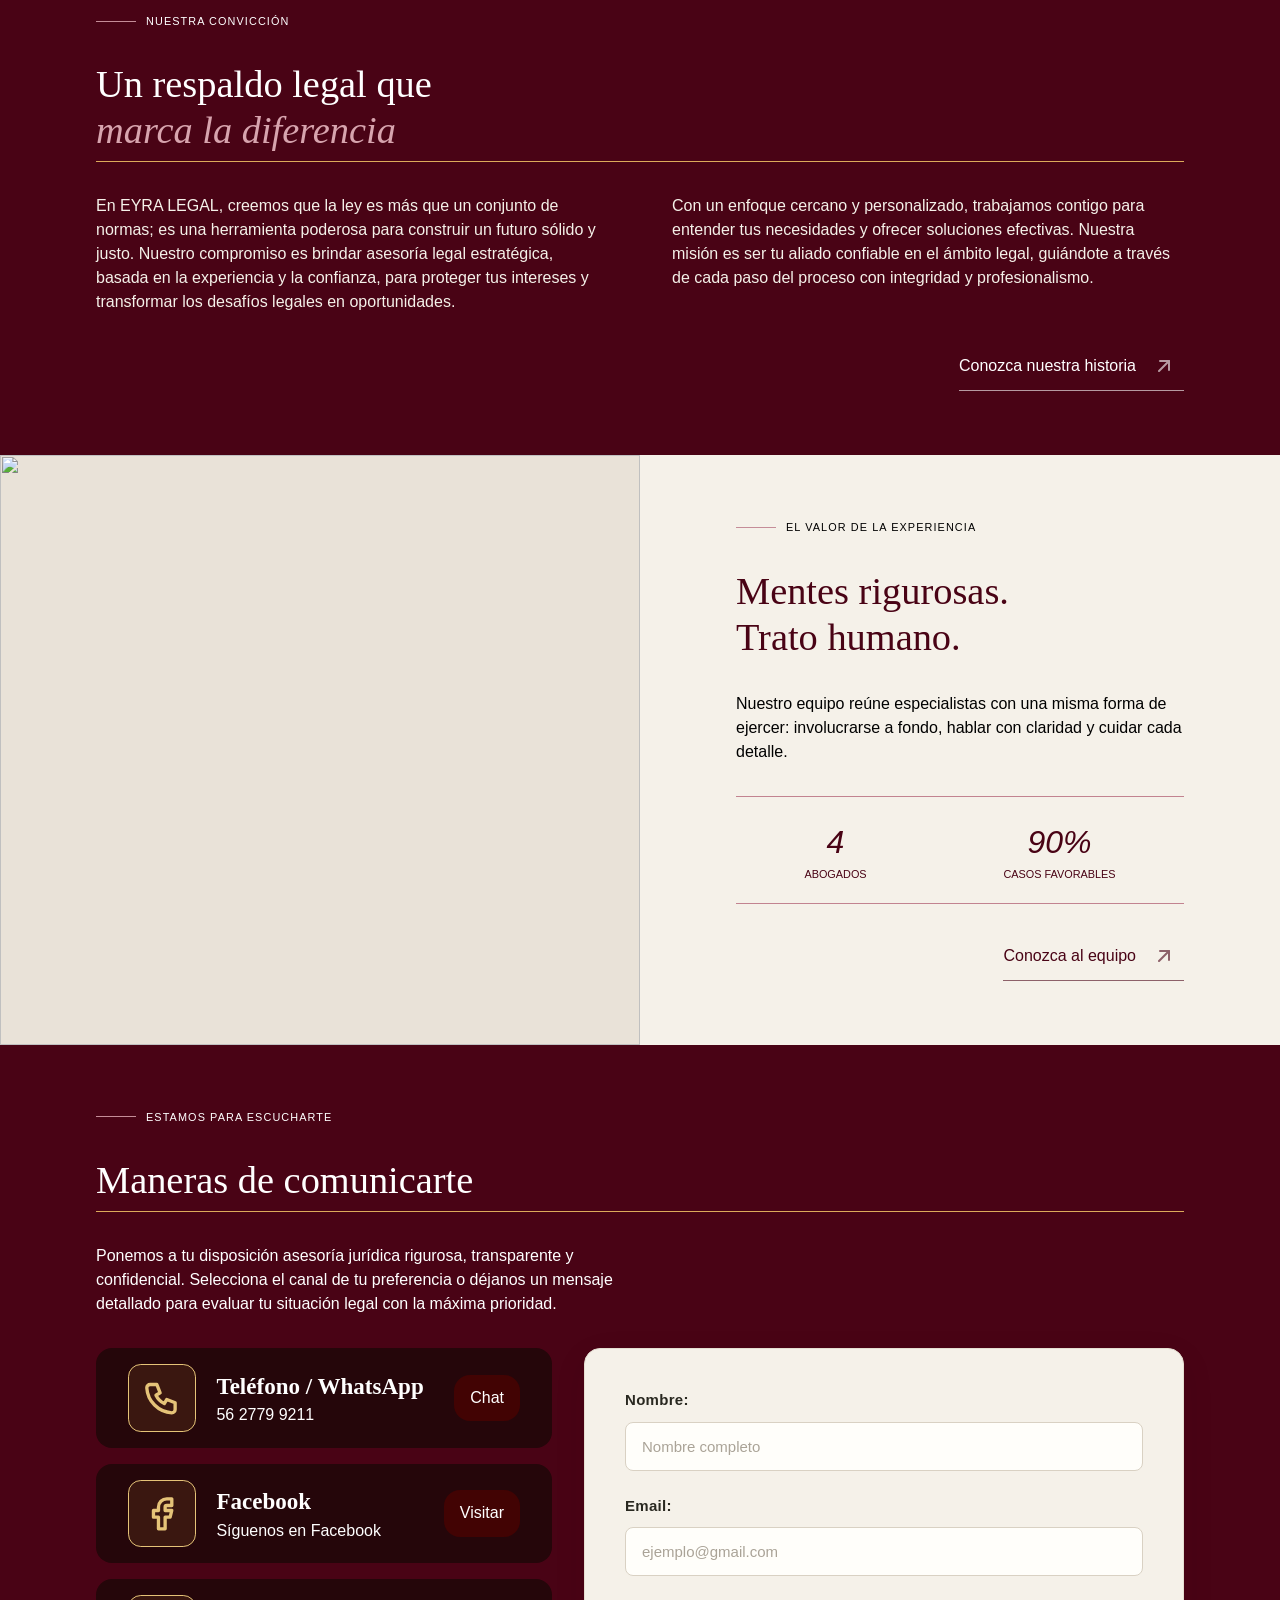
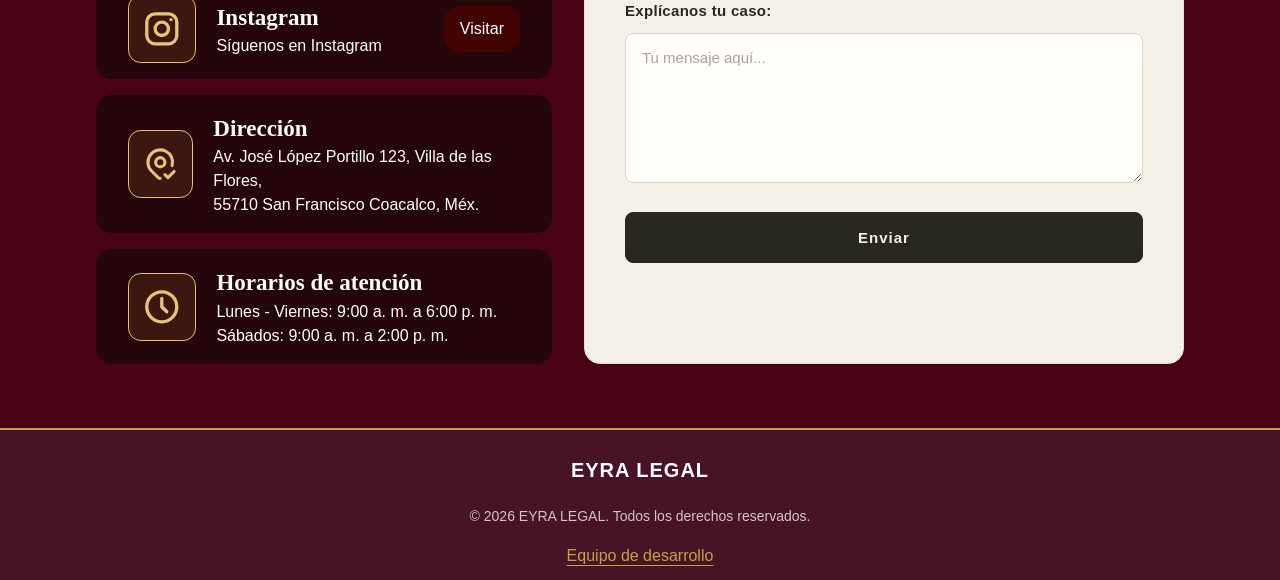
==== commit cc68549a: "Modo oscuro y adaptaciones" ====
--- a/index.html
+++ b/index.html
@@ -286,6 +286,8 @@
     <div id="footer"></div>
 
     <script type="module" src="./footer.js"></script>
+    <script type="module" src="./theme.js"></script>
+    
 
     <!-- Asistente virtual -->
     <div id="atenea"></div>
--- a/assets/styles/styles.css
+++ b/assets/styles/styles.css
@@ -2605,6 +2605,649 @@
     transition: none;
   }
 }
+/* ==========================================
+   EYRA LEGAL - MODO OSCURO
+/* ==========================================   
+/* BOTÓN FLOTANTE - MODO OSCURO */
+
+.theme-toggle {
+    position: fixed;
+    top: 15px;
+    right: 25px;
+    left: auto;
+    bottom: auto;
+    z-index: 999;
+
+    display: flex;
+    align-items: center;
+    justify-content: center;
+
+    width: 40px;
+    height: 40px;
+    padding: 0;
+    margin: 0;
+
+    background: #490315;
+    color: #ddab5b;
+    border: 1px solid #ddab5b;
+    border-radius: 50%;
+
+    cursor: pointer;
+    transition: background .3s, color .3s;
+}
+
+.theme-toggle svg {
+    width: 22px;
+    height: 22px;
+    pointer-events: none;
+}
+
+.theme-toggle:hover {
+    background: #ddab5b;
+    color: #490315;
+}
+
+.dark-mode .theme-toggle {
+    background: #252226;
+    color: #ddab5b;
+}
+
+.dark-mode .theme-toggle:hover {
+    background: #ddab5b;
+    color: #490315;
+}
+
+
+/* ==========================================
+   VARIABLES DEL MODO OSCURO
+========================================== */
+
+body.dark-mode {
+    --dark-background: #181619;
+    --dark-card: #252226;
+    --dark-title: #f5e9ee;
+    --dark-text: #c9c1c5;
+    --dark-border: #42383e;
+    --dark-gold: #ddab5b;
+
+    background-color: var(--dark-background);
+    color: var(--dark-text);
+}
+
+.dark-mode .theme-toggle {
+    background: var(--dark-card);
+    color: var(--dark-gold);
+}
+
+
+/* ==========================================
+   INICIO - ÁREAS DE PRÁCTICA JURÍDICA
+========================================== */
+
+.dark-mode .legal-areas {
+    background-color: var(--dark-background);
+}
+
+.dark-mode .legal-areas__title,
+.dark-mode .legal-areas__subtitle {
+    color: var(--dark-title);
+}
+
+.dark-mode .legal-areas__eyebrow,
+.dark-mode .legal-areas__num {
+    color: var(--dark-gold);
+}
+
+.dark-mode .legal-areas__item {
+    background-color: var(--dark-card);
+    border-color: var(--dark-border);
+    box-shadow: 0 4px 12px #0003;
+}
+
+.dark-mode .legal-areas__description,
+.dark-mode .legal-areas__text-footer {
+    color: var(--dark-text);
+}
+
+.dark-mode .legal-areas__category {
+    background-color: #392e20;
+    color: var(--dark-gold);
+}
+
+.dark-mode .legal-areas__line-card {
+    border-color: var(--dark-border);
+}
+
+.dark-mode .legal-areas__icon-card {
+    background-color: #39232d;
+    color: var(--dark-gold);
+}
+
+.dark-mode .legal-areas__item:hover .legal-areas__text-footer {
+    color: var(--dark-gold);
+}
+
+.dark-mode .legal-areas__item:hover .legal-areas__icon-card {
+    background-color: #641E35;
+    color: #FFFFFF;
+}
+
+
+/* ==========================================
+   INICIO - NOSOTROS
+========================================== */
+
+.dark-mode .legal-about {
+    background-color: #21191e;
+}
+
+.dark-mode .legal-about__title {
+    color: var(--dark-title);
+}
+
+.dark-mode .legal-about__description,
+.dark-mode .legal-about__content {
+    color: var(--dark-text);
+}
+
+.dark-mode .legal-about__eyebrow,
+.dark-mode .legal-about__highlight,
+.dark-mode .legal-about__link {
+    color: var(--dark-gold);
+}
+
+.dark-mode .legal-about__link::after {
+    background-color: var(--dark-gold);
+}
+
+
+/* ==========================================
+   INICIO - COLABORADORES
+========================================== */
+
+.dark-mode .legal-collaborators,
+.dark-mode .legal-collaborators__content {
+    background-color: var(--dark-background);
+}
+
+.dark-mode .legal-collaborators__title {
+    color: var(--dark-title);
+}
+
+.dark-mode .legal-collaborators__description,
+.dark-mode .legal-collaborators__num-title {
+    color: var(--dark-text);
+}
+
+.dark-mode .legal-collaborators__eyebrow,
+.dark-mode .legal-collaborators__num,
+.dark-mode .legal-collaborators__link {
+    color: var(--dark-gold);
+}
+
+.dark-mode .legal-collaborators__data {
+    border-color: var(--dark-border);
+}
+
+.dark-mode .legal-collaborators__link::after {
+    background-color: var(--dark-gold);
+}
+
+
+/* ==========================================
+   INICIO - CONTACTO
+========================================== */
+
+.dark-mode .legal-contact {
+    background-color: #21191e;
+}
+
+.dark-mode .legal-contact__title,
+.dark-mode .legal-contact__subtitle {
+    color: var(--dark-title);
+}
+
+.dark-mode .legal-contact__description,
+.dark-mode .legal-contact__text {
+    color: var(--dark-text);
+}
+
+.dark-mode .legal-contact__eyebrow {
+    color: var(--dark-gold);
+}
+
+.dark-mode .legal-contact__item {
+    background-color: var(--dark-card);
+    border: 1px solid var(--dark-border);
+}
+
+.dark-mode .legal-contact__item-icon {
+    background-color: #39232d;
+    color: var(--dark-gold);
+}
+
+
+/* ==========================================
+   INICIO - FORMULARIO DE CONTACTO
+========================================== */
+
+.dark-mode .legal-contact__form {
+    background-color: var(--dark-card);
+    border-color: var(--dark-border);
+    box-shadow: 0 4px 15px #0003;
+}
+
+.dark-mode .legal-contact__label {
+    color: var(--dark-title);
+}
+
+.dark-mode .legal-contact__input {
+    background-color: var(--dark-background);
+    border-color: var(--dark-border);
+    color: var(--dark-title);
+}
+
+.dark-mode .legal-contact__input::placeholder {
+    color: #a9a1a5;
+}
+
+.dark-mode .legal-contact__input:focus {
+    background-color: #21191e;
+    border-color: var(--dark-gold);
+    box-shadow: 0 0 0 3px #ddab5b20;
+}
+
+.dark-mode .legal-contact__form button {
+    background-color: var(--dark-gold);
+    border-color: var(--dark-gold);
+    color: #490315;
+}
+
+.dark-mode .legal-contact__form button:hover {
+    background-color: #e8c26b;
+    border-color: #e8c26b;
+}
+
+
+/* ==========================================
+   SERVICIOS - FONDOS
+========================================== */
+
+.dark-mode :is(
+    .practicas,
+    .familiar,
+    .penal,
+    .mercantil
+) {
+    background-color: var(--dark-background);
+}
+
+
+/* TÍTULOS Y SUBTÍTULOS */
+
+.dark-mode :is(
+    .practicas__titulo,
+    .practicas__cantidad,
+    .familiar__titulo,
+    .penal__titulo,
+    .mercantil__titulo,
+    .familiar__subtitulo,
+    .penal__subtitulo,
+    .mercantil__subtitulo
+) {
+    color: var(--dark-title);
+}
+
+
+/* DESCRIPCIONES */
+
+.dark-mode :is(
+    .practicas__descripcion,
+    .practicas__validacion-texto,
+    .familiar__descripcion,
+    .penal__descripcion,
+    .mercantil__descripcion,
+    .familiar__texto,
+    .penal__texto,
+    .mercantil__texto
+) {
+    color: var(--dark-text);
+}
+
+
+/* ETIQUETAS DORADAS */
+
+.dark-mode :is(
+    .practicas__etiqueta,
+    .practicas__navegacion-titulo,
+    .practicas__detalle,
+    .practicas__cedula,
+    .practicas__icono
+) {
+    color: var(--dark-gold);
+}
+
+
+/* TARJETAS */
+
+.dark-mode :is(
+    .practicas__estadisticas,
+    .familiar__tarjeta,
+    .penal__tarjeta,
+    .mercantil__tarjeta
+) {
+    background-color: var(--dark-card);
+    border-color: var(--dark-border);
+}
+
+
+/* ESTADÍSTICAS Y ENLACES */
+
+.dark-mode :is(
+    .practicas__validacion,
+    .practicas__enlace
+) {
+    background-color: #30292e;
+    color: var(--dark-title);
+}
+
+.dark-mode .practicas__dato:not(:last-child) {
+    border-color: var(--dark-border);
+}
+
+.dark-mode .practicas__enlace:hover {
+    background-color: #641E35;
+    color: #FFFFFF;
+}
+
+.dark-mode .practicas__enlace:focus-visible {
+    outline-color: var(--dark-gold);
+}
+
+
+/* ICONOS */
+
+.dark-mode :is(
+    .familiar__icono,
+    .penal__icono,
+    .mercantil__icono
+) {
+    background-color: #39232d;
+    color: var(--dark-gold);
+}
+
+
+/* ETIQUETAS DE ESPECIALIDADES */
+
+.dark-mode :is(
+    .familiar__etiqueta,
+    .penal__etiqueta,
+    .mercantil__etiqueta
+) {
+    background-color: #392e20;
+    color: var(--dark-gold);
+}
+
+
+/* ==========================================
+   COLABORADORES
+========================================== */
+
+.dark-mode .colaboradores {
+    background-color: var(--dark-background);
+}
+
+
+/* TÍTULOS Y NOMBRES */
+
+.dark-mode .colaboradores h2,
+.dark-mode .colaboradores .informacion h3 {
+    color: var(--dark-title);
+}
+
+
+/* DESCRIPCIONES */
+
+.dark-mode .colaboradores .introduccion,
+.dark-mode .colaboradores .informacion p {
+    color: var(--dark-text);
+}
+
+
+/* TARJETAS */
+
+.dark-mode .colaboradores .tarjeta {
+    background-color: var(--dark-card);
+    box-shadow: 0 4px 15px #0004;
+}
+
+
+/* ESPECIALIDADES */
+
+.dark-mode .colaboradores .informacion .especialidad {
+    color: var(--dark-gold);
+}
+
+
+/* FOTOGRAFÍAS - CONSERVAR FONDO BLANCO */
+
+.dark-mode .colaboradores .tarjeta img {
+    background-color: #FFFFFF;
+    border-color: #641E35;
+    border-bottom-color: var(--dark-gold);
+}
+
+
+/* ==========================================
+   NOSOTROS - FONDOS
+========================================== */
+
+.dark-mode :is(
+    .nosotros,
+    .historia,
+    .identidad,
+    .pilares,
+    .separador
+) {
+    background-color: var(--dark-background);
+}
+
+
+/* TÍTULOS */
+
+.dark-mode :is(
+    .nosotros__titulo,
+    .historia__titulo,
+    .historia__numero,
+    .identidad__titulo,
+    .identidad__subtitulo,
+    .pilares__titulo,
+    .pilares__subtitulo
+) {
+    color: var(--dark-title);
+}
+
+
+/* DESCRIPCIONES */
+
+.dark-mode :is(
+    .nosotros__descripcion,
+    .historia__texto,
+    .historia__detalle,
+    .identidad__descripcion,
+    .pilares__descripcion,
+    .pilares__texto
+) {
+    color: var(--dark-text);
+}
+
+
+/* ETIQUETAS Y DETALLES DORADOS */
+
+.dark-mode :is(
+    .nosotros__punto,
+    .historia__etiqueta,
+    .identidad__etiqueta,
+    .identidad__categoria,
+    .identidad__pie,
+    .pilares__etiqueta,
+    .pilares__numero,
+    .pilares__pie
+) {
+    color: var(--dark-gold);
+}
+
+
+/* ETIQUETA PRINCIPAL */
+
+.dark-mode .nosotros__etiqueta {
+    background-color: #39232d;
+    color: var(--dark-gold);
+}
+
+
+/* TARJETAS */
+
+.dark-mode :is(
+    .historia__dato,
+    .identidad__tarjeta,
+    .pilares__tarjeta
+) {
+    background-color: var(--dark-card);
+    border-color: var(--dark-border);
+}
+
+
+/* CONSERVAR TARJETA VINO */
+
+.dark-mode .identidad__tarjeta--vino {
+    background-color: #581b2c;
+    border-color: #581b2c;
+}
+
+.dark-mode .identidad__tarjeta--vino
+:is(
+    .identidad__subtitulo,
+    .identidad__descripcion
+) {
+    color: #FFFFFF;
+}
+
+.dark-mode .identidad__tarjeta--vino
+:is(
+    .identidad__categoria,
+    .identidad__pie
+) {
+    color: #f0d28f;
+}
+
+
+/* ICONOS */
+
+.dark-mode :is(
+    .identidad__icono,
+    .pilares__icono
+) {
+    background-color: #39232d;
+    color: var(--dark-gold);
+}
+
+
+/* LÍNEAS DIVISORIAS */
+
+.dark-mode :is(
+    .identidad__cabecera,
+    .pilares__pie
+) {
+    border-color: var(--dark-border);
+}
+
+.dark-mode :is(
+    .identidad__linea,
+    .separador__linea
+) {
+    background-color: var(--dark-gold);
+}
+
+
+/* BANNER DE CONTACTO */
+
+.dark-mode .contacto-banner {
+    background: #21191e;
+}
+
+.dark-mode .contacto-banner__titulo {
+    color: var(--dark-title);
+}
+
+.dark-mode .contacto-banner__etiqueta {
+    color: var(--dark-gold);
+}
+
+
+/* ==========================================
+   VENTANA EMERGENTE DE DESARROLLADORES
+========================================== */
+
+.dark-mode .developers {
+    background-color: var(--dark-card);
+}
+
+.dark-mode :is(
+    .developers__title,
+    .developers__name,
+    .developers__university,
+    .developers__close
+) {
+    color: var(--dark-title);
+}
+
+.dark-mode :is(
+    .developers__description,
+    .developers__role,
+    .developers__career,
+    .developers__year
+) {
+    color: var(--dark-text);
+}
+
+.dark-mode .developers__eyebrow {
+    color: var(--dark-gold);
+}
+
+.dark-mode .developers__image {
+    background-color: #FFFFFF;
+}
+
+.dark-mode .developers__footer {
+    border-color: var(--dark-border);
+}
+
+.dark-mode .developers__close:hover {
+    color: var(--dark-gold);
+}
+
+
+/* ==========================================
+   DISEÑO RESPONSIVO - MODO OSCURO
+========================================== */
+/* DISEÑO RESPONSIVO */
+
+@media (max-width: 600px) {
+
+    .theme-toggle {
+        top: 18px;
+        right: 12px;
+        width: 34px;
+        height: 34px;
+    }
+
+    .theme-toggle svg {
+        width: 18px;
+        height: 18px;
+    }
+
+}
 
 /* ==========================================
    FOOTER - EYRA LEGAL
@@ -2841,35 +3484,139 @@
    DISEÑO RESPONSIVO
 ========================================== */
 
-@media screen and (max-width: 480px) {
-
-    .footer__copyright {
-        font-size: 12px;
-    }
-
-    .footer__developers {
-        font-size: 14px;
+/* ==========================================
+   VENTANA EMERGENTE - DISEÑO RESPONSIVO
+========================================== */
+
+@media screen and (max-width: 600px) {
+
+    .developers {
+        width: 92%;
+        max-width: 420px;
+        max-height: 85dvh;
+        margin: auto;
+        border-radius: 10px;
+        overflow-y: auto;
+        box-sizing: border-box;
     }
 
     .developers__container {
-        padding: 35px 15px;
+        padding: 30px 15px 20px;
+    }
+
+    .developers__close {
+        top: 5px;
+        right: 12px;
+        font-size: 28px;
+    }
+
+    .developers__header {
+        margin-bottom: 20px;
+    }
+
+    .developers__eyebrow {
+        font-size: 9px;
+        letter-spacing: 2px;
+        margin-bottom: 8px;
     }
 
     .developers__title {
-        font-size: 26px;
+        font-size: 25px;
+        line-height: 1.2;
+        margin-bottom: 10px;
+    }
+
+    .developers__description {
+        font-size: 11px;
+        line-height: 1.5;
+    }
+
+    .developers__grid {
+        display: grid;
+        grid-template-columns: repeat(2, minmax(0, 1fr));
+        gap: 20px 10px;
+    }
+
+    .developers__member {
+        min-width: 0;
+        text-align: center;
     }
 
     .developers__image {
         width: 85px;
         height: 85px;
+        object-fit: cover;
+        border-radius: 50%;
+        padding: 3px;
+        margin: 0 auto 8px;
     }
 
     .developers__name {
+        font-size: 13px;
+        line-height: 1.4;
+        overflow-wrap: anywhere;
+        margin-bottom: 4px;
+    }
+
+    .developers__role {
+        font-size: 10px;
+        line-height: 1.4;
+    }
+
+    .developers__footer {
+        margin-top: 20px;
+        padding-top: 15px;
+    }
+
+    .developers__career {
+        font-size: 10px;
+        line-height: 1.5;
+    }
+
+    .developers__university {
         font-size: 14px;
+        margin-top: 5px;
+    }
+
+    .developers__year {
+        font-size: 10px;
+        margin-top: 4px;
+    }
+
+    .footer__copyright {
+        font-size: 12px;
+    }
+
+    .footer__developers {
+        font-size: 14px;
+    }
+
+}
+
+/* CELULARES PEQUEÑOS */
+
+@media screen and (max-width: 360px) {
+
+    .developers__container {
+        padding: 28px 10px 15px;
+    }
+
+    .developers__title {
+        font-size: 22px;
+    }
+
+    .developers__image {
+        width: 70px;
+        height: 70px;
+    }
+
+    .developers__name {
+        font-size: 12px;
     }
 
     .developers__grid {
-        gap: 20px 10px;
-    }
-
+        gap: 15px 8px;
+    }
+
+}
 }
